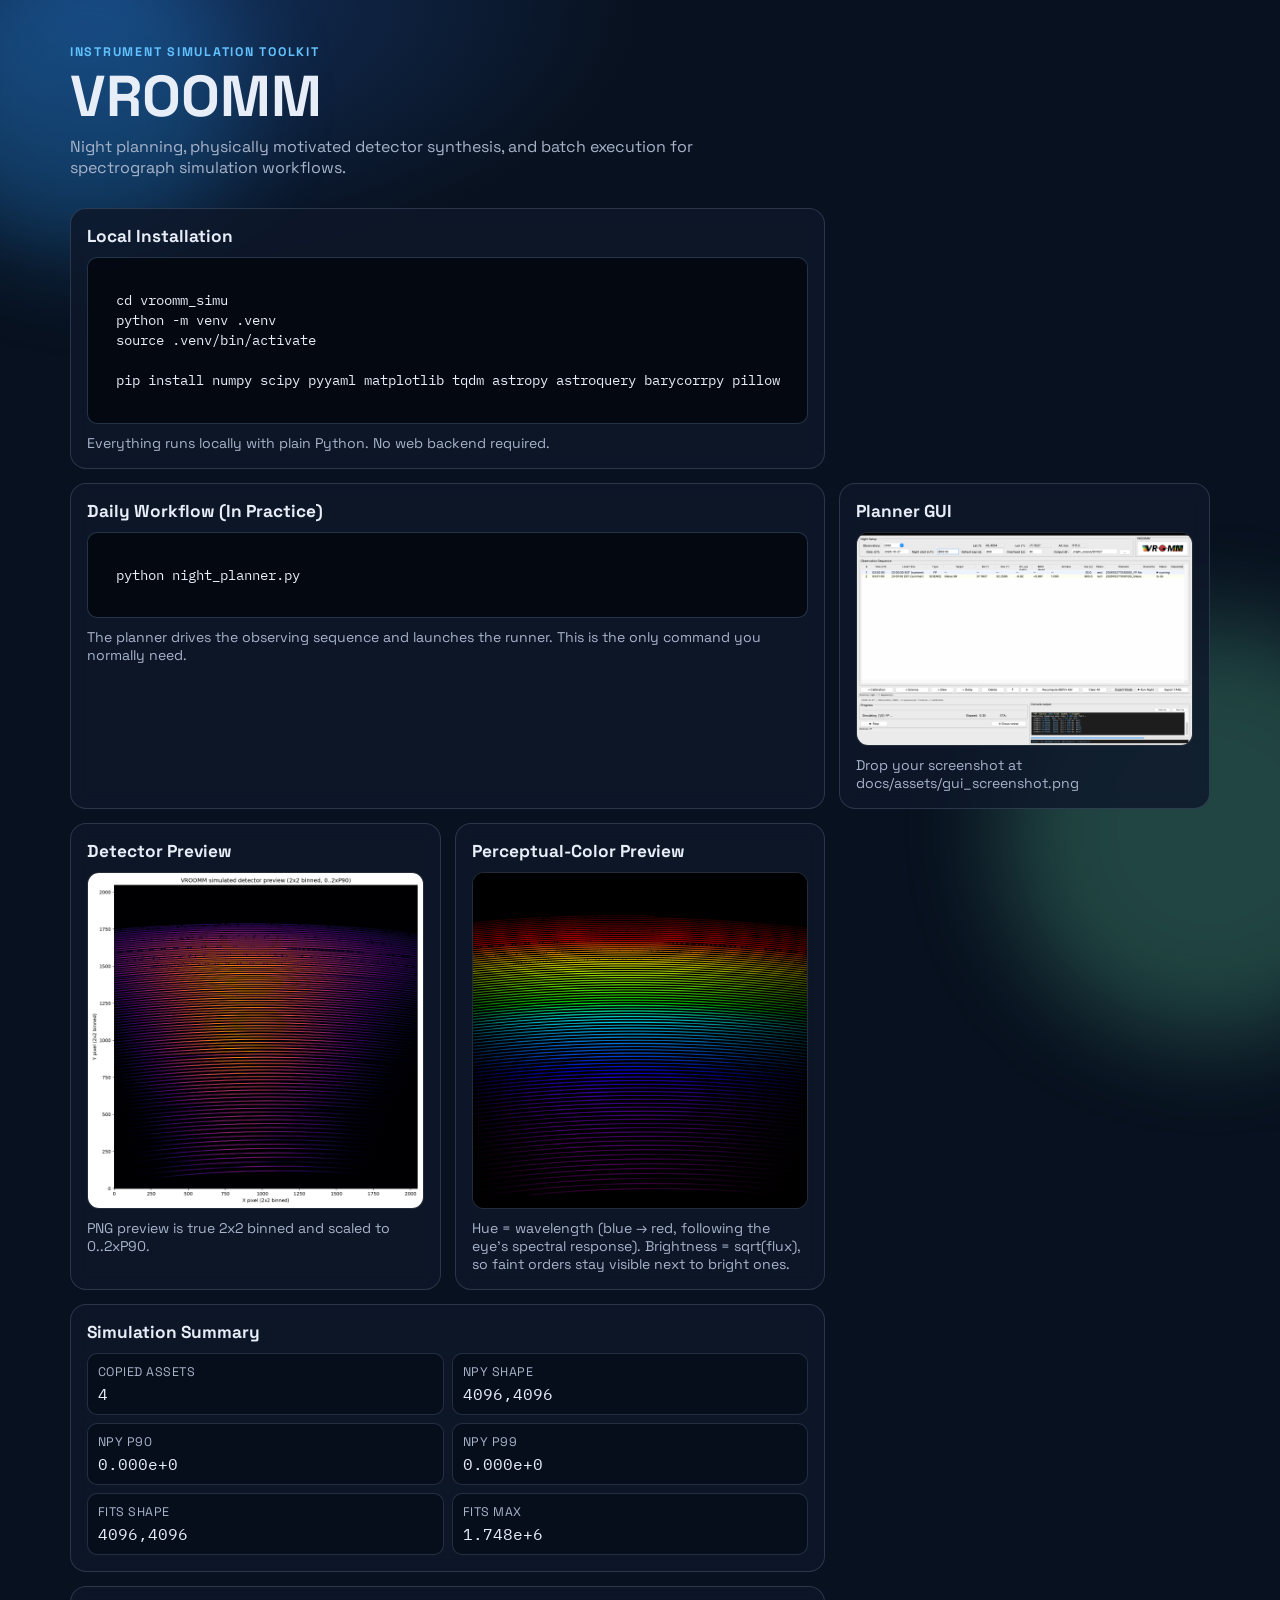
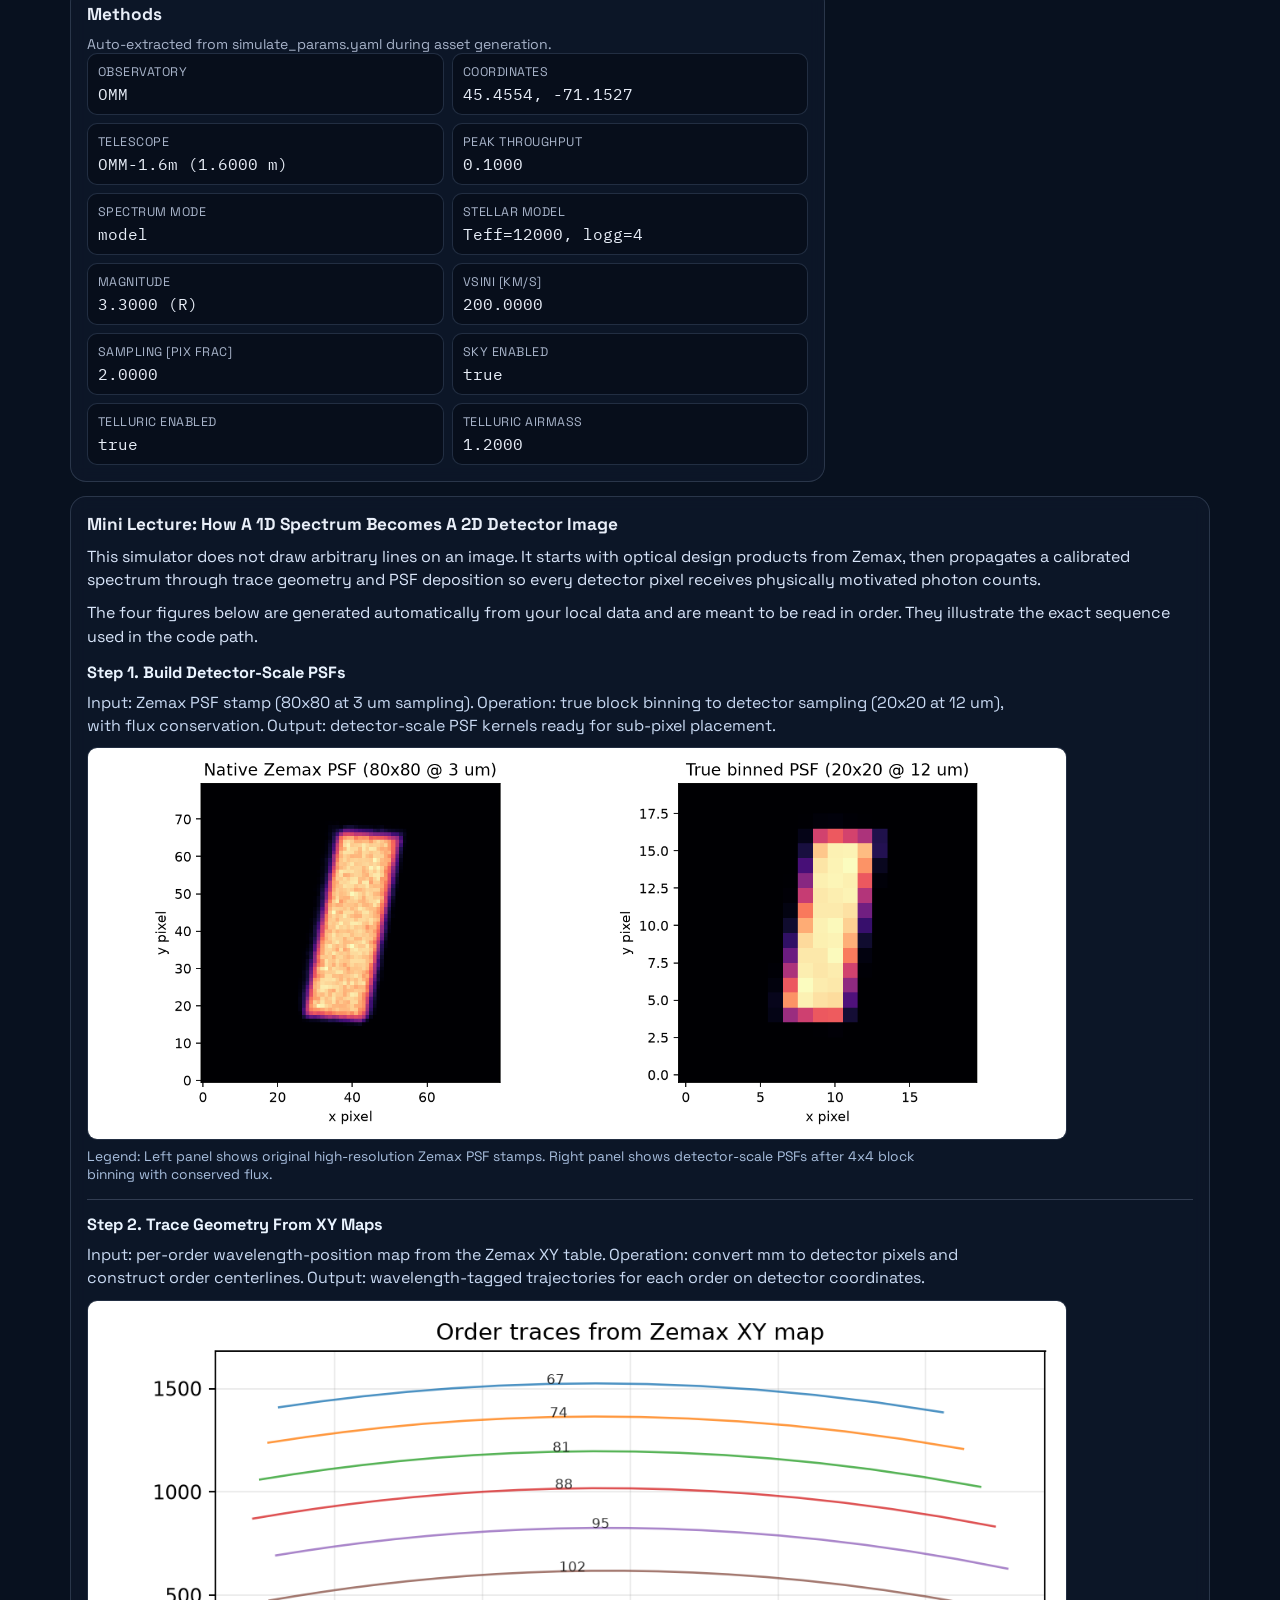
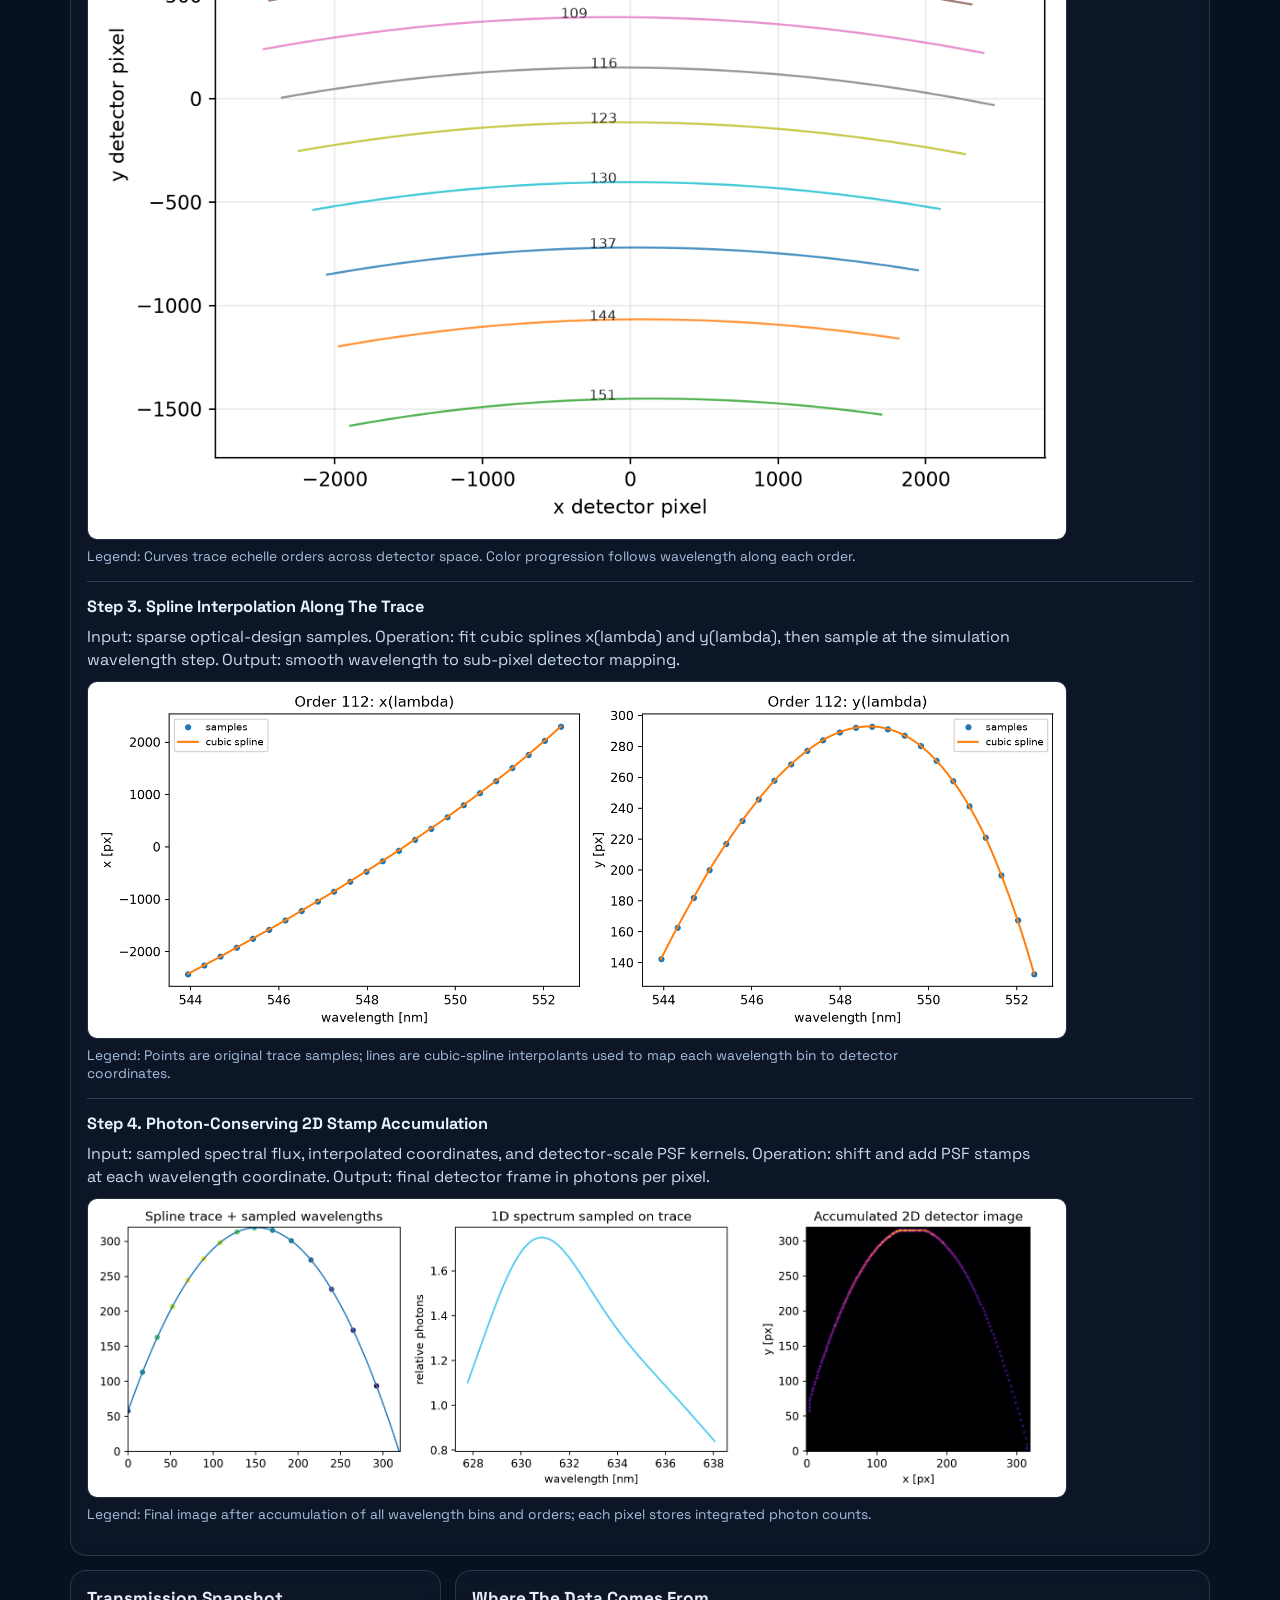
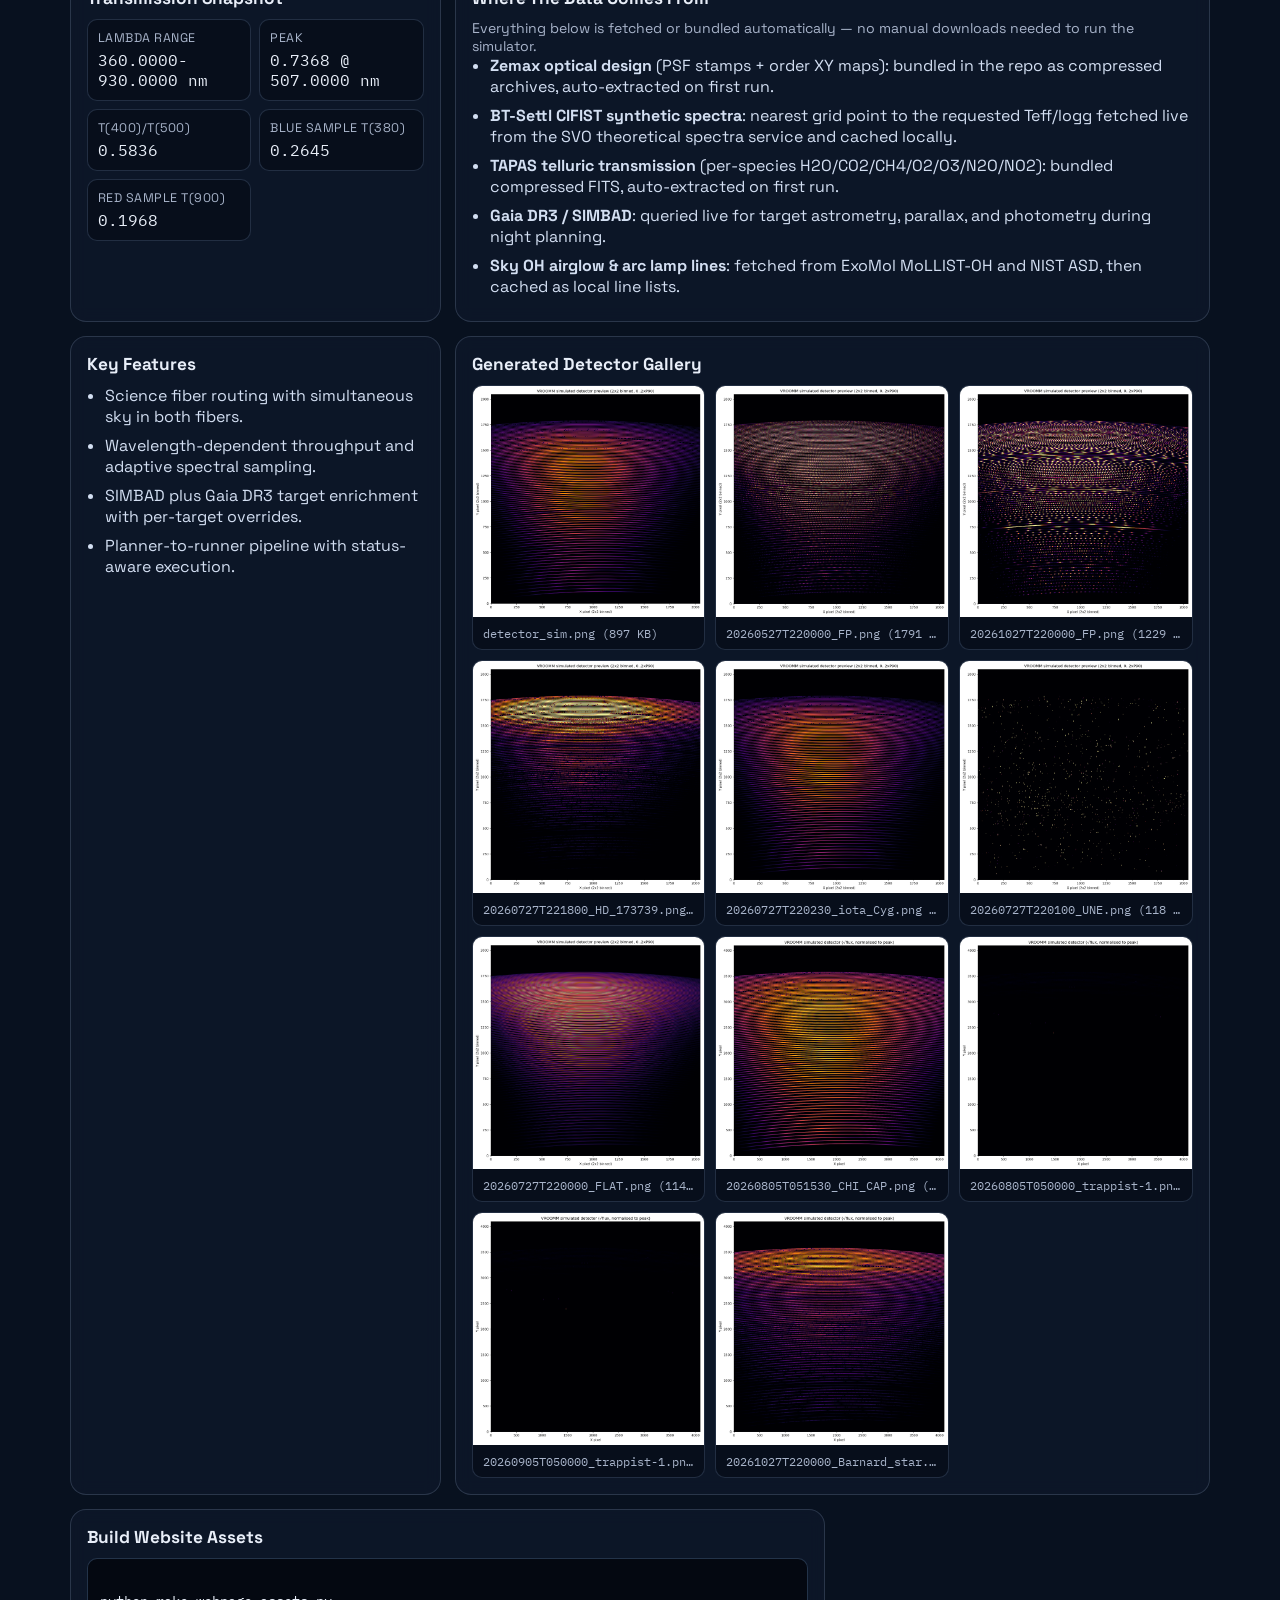
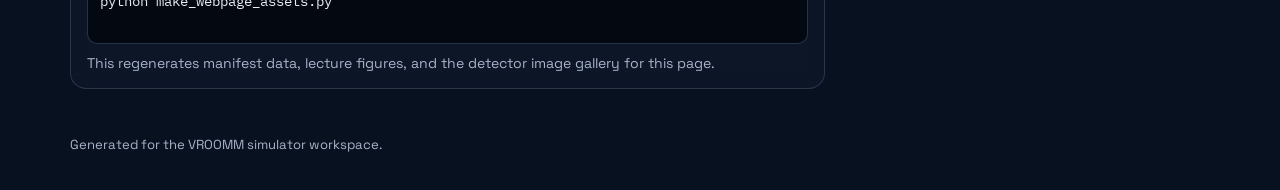
==== docs/index.html @ 80bc6a53 "Build and publish the VROOMM website: color preview, data sources, cleanup - Add a "Perceptual-Color" ====
<!doctype html>
<html lang="en">
<head>
  <meta charset="utf-8" />
  <meta name="viewport" content="width=device-width, initial-scale=1" />
  <title>VROOMM Simulator Documentation</title>
  <link rel="preconnect" href="https://fonts.googleapis.com">
  <link rel="preconnect" href="https://fonts.gstatic.com" crossorigin>
  <link href="https://fonts.googleapis.com/css2?family=Space+Grotesk:wght@400;500;700&family=IBM+Plex+Mono:wght@400;500&display=swap" rel="stylesheet">
  <link rel="stylesheet" href="styles.css" />
</head>
<body>
  <div class="bg-orb orb-a"></div>
  <div class="bg-orb orb-b"></div>

  <header class="hero">
    <p class="eyebrow">Instrument Simulation Toolkit</p>
    <h1>VROOMM</h1>
    <p class="subtitle">Night planning, physically motivated detector synthesis, and batch execution for spectrograph simulation workflows.</p>
  </header>

  <main class="layout">
    <section class="card span-2">
    <h2>Local Installation</h2>
      <div class="codeblock">
  cd vroomm_simu
  python -m venv .venv
  source .venv/bin/activate

  pip install numpy scipy pyyaml matplotlib tqdm astropy astroquery barycorrpy pillow
      </div>
    <p class="hint">Everything runs locally with plain Python. No web backend required.</p>
      </section>

      <section class="card span-2">
    <h2>Daily Workflow (In Practice)</h2>
    <div class="codeblock">
  python night_planner.py
    </div>
    <p class="hint">The planner drives the observing sequence and launches the runner. This is the only command you normally need.</p>
    </section>

    <section class="card">
      <h2>Planner GUI</h2>
      <div class="image-frame">
        <img id="guiShot" src="assets/gui_screenshot.png" alt="Night planner screenshot" />
      </div>
      <p id="guiShotHint" class="hint">Drop your screenshot at docs/assets/gui_screenshot.png</p>
    </section>

    <section class="card">
      <h2>Detector Preview</h2>
      <div class="image-frame">
        <img id="detectorPreview" src="assets/detector_sim.png" alt="Detector preview" />
      </div>
      <p class="hint">PNG preview is true 2x2 binned and scaled to 0..2xP90.</p>
    </section>

    <section class="card">
      <h2>Perceptual-Color Preview</h2>
      <div class="image-frame">
        <img id="detectorColorPreview" src="assets/detector_sim.jpg" alt="Perceptual-color detector preview" />
      </div>
      <p class="hint">Hue = wavelength (blue &rarr; red, following the eye's spectral response). Brightness = sqrt(flux), so faint orders stay visible next to bright ones.</p>
    </section>

    <section class="card span-2">
      <h2>Simulation Summary</h2>
      <div id="statsGrid" class="stats-grid"></div>
    </section>

    <section class="card span-2">
      <h2>Methods</h2>
      <p class="hint">Auto-extracted from simulate_params.yaml during asset generation.</p>
      <div id="methodsGrid" class="stats-grid"></div>
    </section>

    <section class="card span-3">
      <h2>Mini Lecture: How A 1D Spectrum Becomes A 2D Detector Image</h2>
      <div class="lecture">
        <p>
          This simulator does not draw arbitrary lines on an image. It starts with optical design products from Zemax,
          then propagates a calibrated spectrum through trace geometry and PSF deposition so every detector pixel receives
          physically motivated photon counts.
        </p>
        <p>
          The four figures below are generated automatically from your local data and are meant to be read in order.
          They illustrate the exact sequence used in the code path.
        </p>
      </div>
      <div class="lecture-sections">
        <section class="lecture-section">
          <h3>Step 1. Build Detector-Scale PSFs</h3>
          <p>
            Input: Zemax PSF stamp (80x80 at 3 um sampling). Operation: true block binning to detector sampling
            (20x20 at 12 um), with flux conservation. Output: detector-scale PSF kernels ready for sub-pixel placement.
          </p>
          <figure class="lecture-figure">
            <img src="assets/lecture_psf_construction.png" alt="PSF construction" />
            <figcaption>
              Legend: Left panel shows original high-resolution Zemax PSF stamps. Right panel shows detector-scale PSFs
              after 4x4 block binning with conserved flux.
            </figcaption>
          </figure>
        </section>

        <section class="lecture-section">
          <h3>Step 2. Trace Geometry From XY Maps</h3>
          <p>
            Input: per-order wavelength-position map from the Zemax XY table. Operation: convert mm to detector pixels
            and construct order centerlines. Output: wavelength-tagged trajectories for each order on detector coordinates.
          </p>
          <figure class="lecture-figure">
            <img src="assets/lecture_trace_map.png" alt="Trace geometry" />
            <figcaption>
              Legend: Curves trace echelle orders across detector space. Color progression follows wavelength along each order.
            </figcaption>
          </figure>
        </section>

        <section class="lecture-section">
          <h3>Step 3. Spline Interpolation Along The Trace</h3>
          <p>
            Input: sparse optical-design samples. Operation: fit cubic splines x(lambda) and y(lambda), then sample at the
            simulation wavelength step. Output: smooth wavelength to sub-pixel detector mapping.
          </p>
          <figure class="lecture-figure">
            <img src="assets/lecture_spline_sampling.png" alt="Spline interpolation" />
            <figcaption>
              Legend: Points are original trace samples; lines are cubic-spline interpolants used to map each wavelength bin
              to detector coordinates.
            </figcaption>
          </figure>
        </section>

        <section class="lecture-section">
          <h3>Step 4. Photon-Conserving 2D Stamp Accumulation</h3>
          <p>
            Input: sampled spectral flux, interpolated coordinates, and detector-scale PSF kernels. Operation: shift and add
            PSF stamps at each wavelength coordinate. Output: final detector frame in photons per pixel.
          </p>
          <figure class="lecture-figure">
            <img src="assets/lecture_image_assembly.png" alt="2D image assembly" />
            <figcaption>
              Legend: Final image after accumulation of all wavelength bins and orders; each pixel stores integrated photon counts.
            </figcaption>
          </figure>
        </section>
      </div>
    </section>

    <section class="card">
      <h2>Transmission Snapshot</h2>
      <div id="transmissionSummary" class="stats-grid"></div>
    </section>

    <section class="card span-2">
      <h2>Where The Data Comes From</h2>
      <p class="hint">Everything below is fetched or bundled automatically &mdash; no manual downloads needed to run the simulator.</p>
      <ul class="feature-list">
        <li><strong>Zemax optical design</strong> (PSF stamps + order XY maps): bundled in the repo as compressed archives, auto-extracted on first run.</li>
        <li><strong>BT-Settl CIFIST synthetic spectra</strong>: nearest grid point to the requested Teff/logg fetched live from the SVO theoretical spectra service and cached locally.</li>
        <li><strong>TAPAS telluric transmission</strong> (per-species H2O/CO2/CH4/O2/O3/N2O/NO2): bundled compressed FITS, auto-extracted on first run.</li>
        <li><strong>Gaia DR3 / SIMBAD</strong>: queried live for target astrometry, parallax, and photometry during night planning.</li>
        <li><strong>Sky OH airglow &amp; arc lamp lines</strong>: fetched from ExoMol MoLLIST-OH and NIST ASD, then cached as local line lists.</li>
      </ul>
    </section>

    <section class="card">
      <h2>Key Features</h2>
      <ul class="feature-list">
        <li>Science fiber routing with simultaneous sky in both fibers.</li>
        <li>Wavelength-dependent throughput and adaptive spectral sampling.</li>
        <li>SIMBAD plus Gaia DR3 target enrichment with per-target overrides.</li>
        <li>Planner-to-runner pipeline with status-aware execution.</li>
      </ul>
    </section>

    <section class="card span-2">
      <h2>Generated Detector Gallery</h2>
      <div id="galleryGrid" class="gallery-grid"></div>
    </section>

    <section class="card span-2">
      <h2>Build Website Assets</h2>
      <div class="codeblock">
python make_webpage_assets.py
      </div>
      <p class="hint">This regenerates manifest data, lecture figures, and the detector image gallery for this page.</p>
    </section>
  </main>

  <footer class="footer">
    <p>Generated for the VROOMM simulator workspace.</p>
  </footer>

  <script src="assets/manifest.js"></script>
  <script src="app.js"></script>
</body>
</html>
---- docs/styles.css ----
:root {
  --bg: #08111f;
  --bg2: #111f36;
  --card: rgba(14, 24, 42, 0.82);
  --text: #e8eef8;
  --muted: #a8b4ca;
  --accent: #62c2ff;
  --line: rgba(200, 220, 255, 0.16);
}

* {
  box-sizing: border-box;
}

body {
  margin: 0;
  color: var(--text);
  background: radial-gradient(1200px 600px at 8% 0%, #14325f 0%, var(--bg) 45%),
              linear-gradient(160deg, #0a1424 0%, var(--bg2) 100%);
  font-family: "Space Grotesk", sans-serif;
  min-height: 100vh;
  overflow-x: hidden;
}

.bg-orb {
  position: fixed;
  border-radius: 999px;
  filter: blur(50px);
  opacity: 0.25;
  z-index: -1;
}

.orb-a {
  width: 320px;
  height: 320px;
  background: #26a1ff;
  top: -60px;
  left: -80px;
}

.orb-b {
  width: 420px;
  height: 420px;
  background: #6ce2ad;
  right: -140px;
  bottom: -140px;
}

.hero {
  max-width: 1180px;
  margin: 0 auto;
  padding: 44px 20px 22px;
}

.eyebrow {
  margin: 0;
  color: var(--accent);
  text-transform: uppercase;
  letter-spacing: 0.14em;
  font-size: 0.78rem;
  font-weight: 700;
}

h1 {
  margin: 8px 0 10px;
  font-size: clamp(2.2rem, 4.5vw, 4rem);
  line-height: 1;
}

.subtitle {
  margin: 0;
  max-width: 70ch;
  color: var(--muted);
  font-size: 1rem;
}

.layout {
  max-width: 1180px;
  margin: 0 auto;
  padding: 8px 20px 28px;
  display: grid;
  grid-template-columns: repeat(3, minmax(0, 1fr));
  gap: 14px;
}

.card {
  background: var(--card);
  border: 1px solid var(--line);
  border-radius: 16px;
  padding: 16px;
  backdrop-filter: blur(8px);
}

.span-2 {
  grid-column: span 2;
}

h2 {
  margin: 0 0 10px;
  font-size: 1.08rem;
}

.codeblock {
  margin: 0;
  padding: 12px;
  border-radius: 10px;
  background: rgba(4, 8, 16, 0.9);
  border: 1px solid rgba(130, 180, 240, 0.25);
  font-family: "IBM Plex Mono", monospace;
  font-size: 0.87rem;
  line-height: 1.45;
  white-space: pre;
  overflow-x: auto;
}

.image-frame {
  border-radius: 12px;
  border: 1px solid var(--line);
  background: rgba(3, 8, 15, 0.8);
  overflow: hidden;
}

img {
  display: block;
  width: 100%;
  height: auto;
}

.hint {
  margin: 10px 0 0;
  color: var(--muted);
  font-size: 0.88rem;
}

.stats-grid {
  display: grid;
  grid-template-columns: repeat(2, minmax(0, 1fr));
  gap: 8px;
}

.stat {
  border: 1px solid rgba(143, 176, 220, 0.2);
  border-radius: 10px;
  padding: 10px;
  background: rgba(6, 13, 24, 0.72);
}

.stat .label {
  color: var(--muted);
  font-size: 0.78rem;
  margin-bottom: 4px;
  letter-spacing: 0.04em;
  text-transform: uppercase;
}

.stat .value {
  font-size: 0.98rem;
  font-family: "IBM Plex Mono", monospace;
}

.feature-list {
  margin: 0;
  padding-left: 18px;
}

.feature-list li {
  margin: 0 0 8px;
  color: #d3dff2;
}

.span-3 {
  grid-column: span 3;
}

.lecture {
  color: #d9e6fa;
  line-height: 1.45;
  margin-bottom: 12px;
}

.lecture p {
  margin: 0 0 10px;
}

.lecture-sections {
  display: block;
}

.lecture-section {
  padding: 14px 0 16px;
  border-top: 1px solid rgba(200, 220, 255, 0.2);
}

.lecture-section:first-child {
  border-top: none;
  padding-top: 2px;
}

.lecture-section h3 {
  margin: 0 0 8px;
  color: #eaf4ff;
  font-size: 1.02rem;
}

.lecture-section p {
  margin: 0 0 10px;
  color: #c9daf3;
  line-height: 1.45;
  max-width: 95ch;
}

.lecture-figure {
  margin: 0;
}

.lecture-figure img {
  display: block;
  width: min(100%, 980px);
  height: auto;
  border-radius: 10px;
  border: 1px solid rgba(143, 176, 220, 0.2);
  background: rgba(6, 13, 24, 0.72);
}

.lecture-figure figcaption {
  margin-top: 7px;
  color: #a9c0df;
  font-size: 0.86rem;
  max-width: 95ch;
}

.gallery-grid {
  display: grid;
  grid-template-columns: repeat(3, minmax(0, 1fr));
  gap: 10px;
}

.gallery-item {
  margin: 0;
  border: 1px solid rgba(143, 176, 220, 0.2);
  border-radius: 10px;
  overflow: hidden;
  background: rgba(6, 13, 24, 0.72);
}

.gallery-item img {
  width: 100%;
  aspect-ratio: 1 / 1;
  object-fit: cover;
  display: block;
}

.gallery-item figcaption {
  padding: 8px 10px;
  font-size: 0.78rem;
  color: var(--muted);
  font-family: "IBM Plex Mono", monospace;
  white-space: nowrap;
  overflow: hidden;
  text-overflow: ellipsis;
}

.footer {
  max-width: 1180px;
  margin: 0 auto;
  padding: 6px 20px 24px;
  color: var(--muted);
  font-size: 0.82rem;
}

@media (max-width: 980px) {
  .layout {
    grid-template-columns: 1fr 1fr;
  }

  .span-2 {
    grid-column: span 2;
  }

  .span-3 {
    grid-column: span 2;
  }
}

@media (max-width: 720px) {
  .layout {
    grid-template-columns: 1fr;
  }

  .span-2 {
    grid-column: span 1;
  }

  .span-3 {
    grid-column: span 1;
  }

  .stats-grid {
    grid-template-columns: 1fr;
  }

  .gallery-grid {
    grid-template-columns: 1fr;
  }

  .lecture-figure img {
    width: 100%;
  }
}
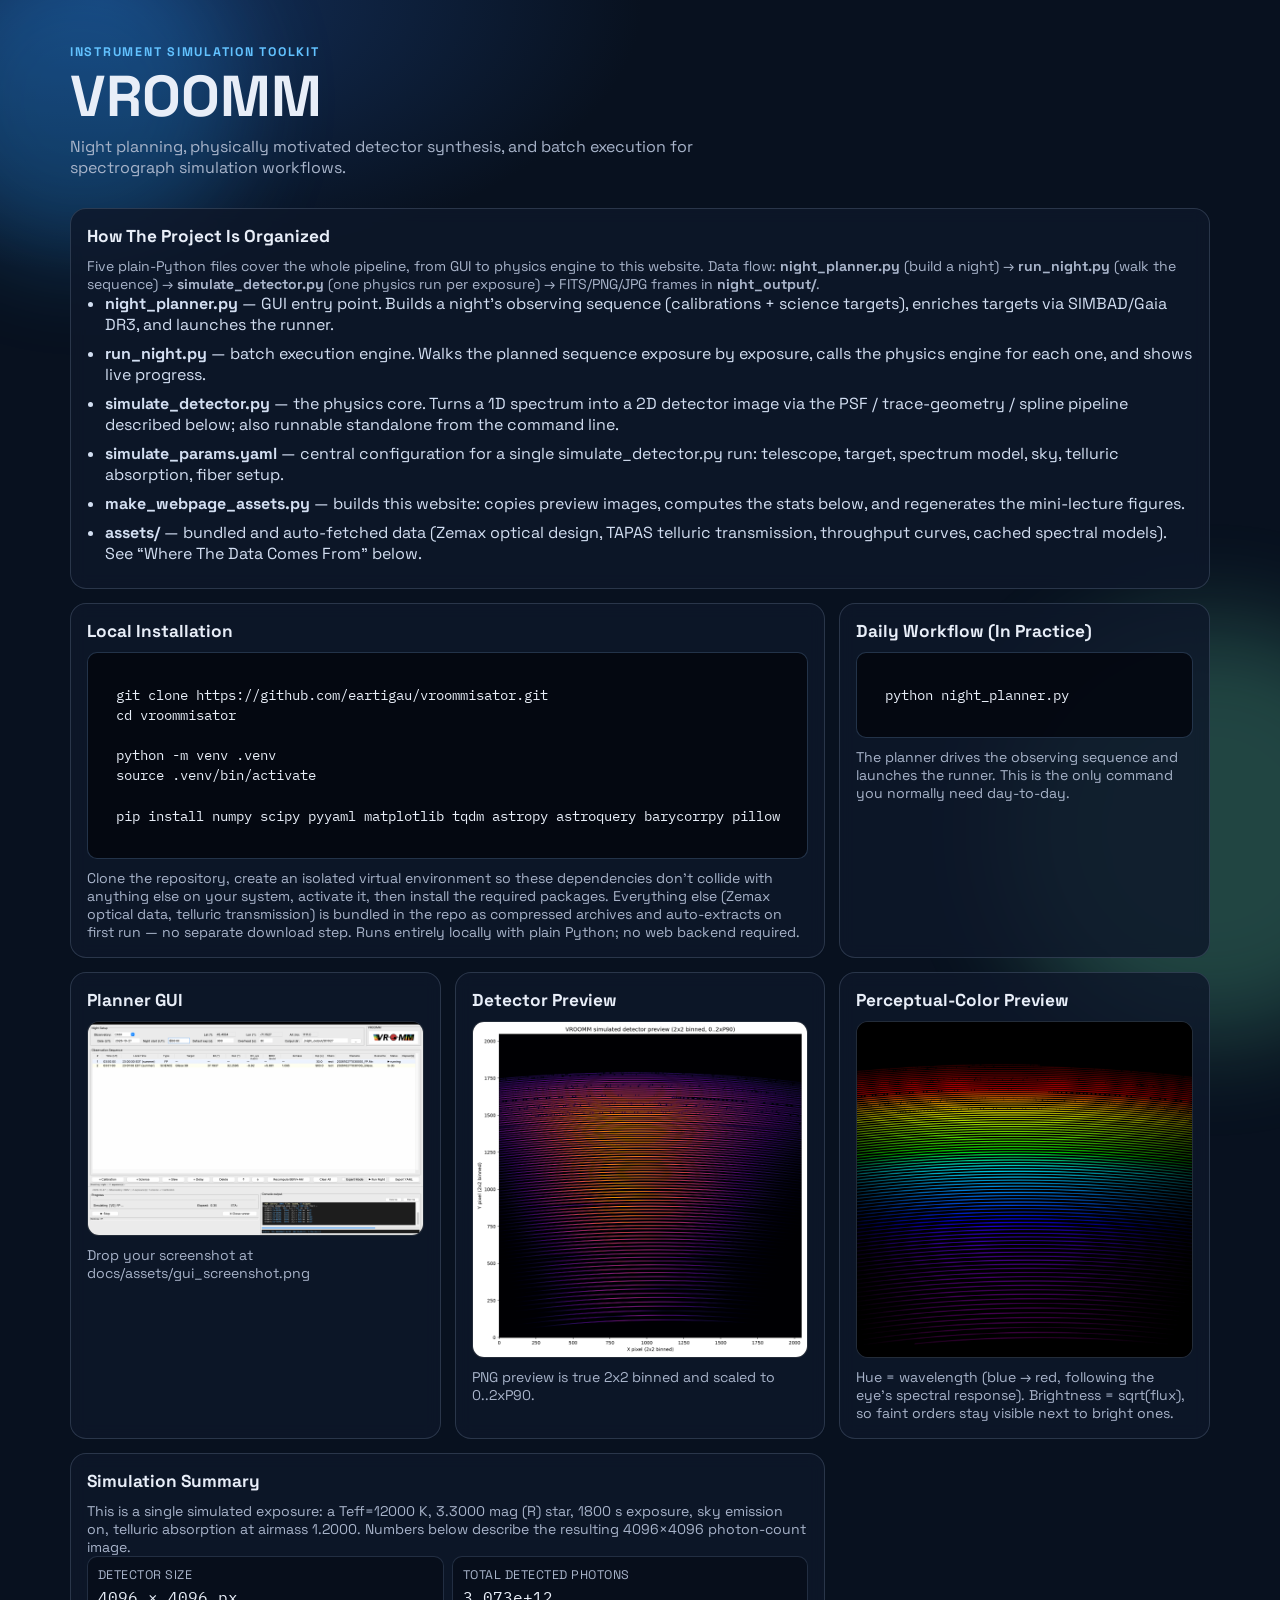
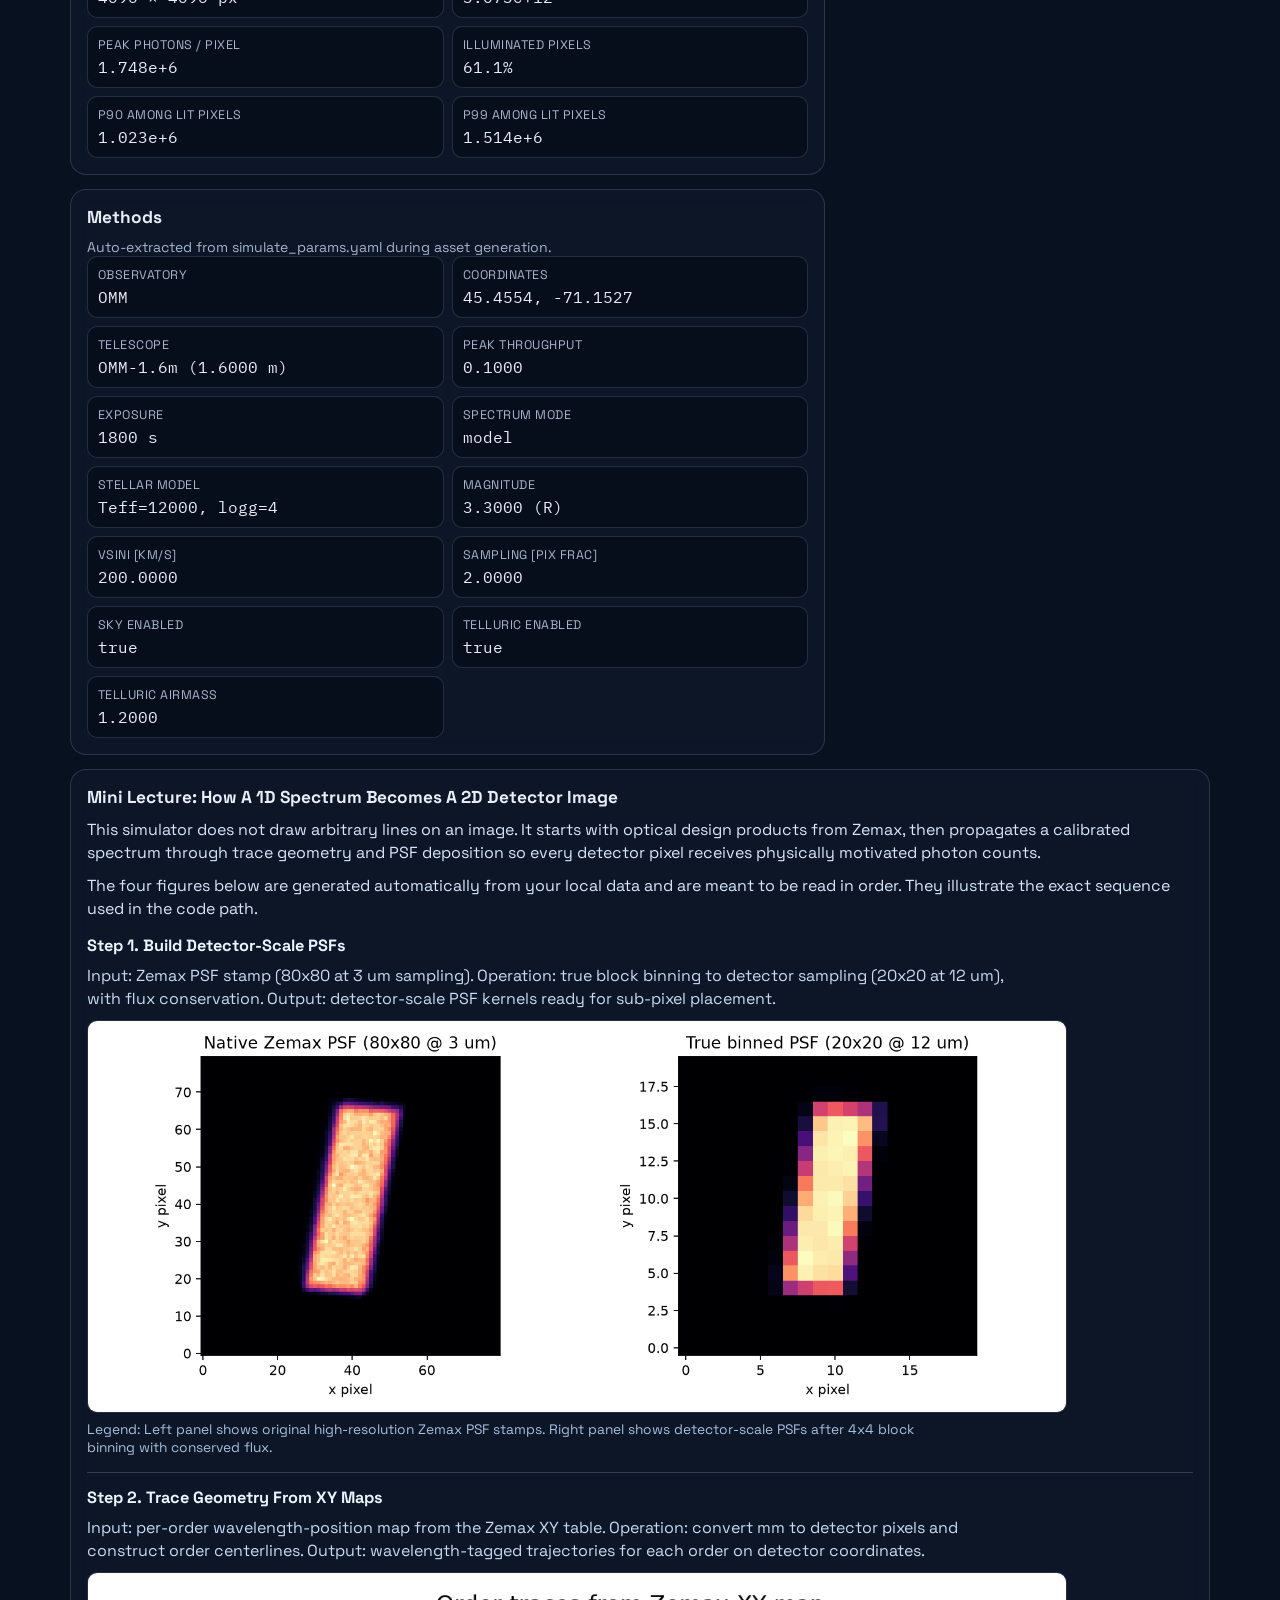
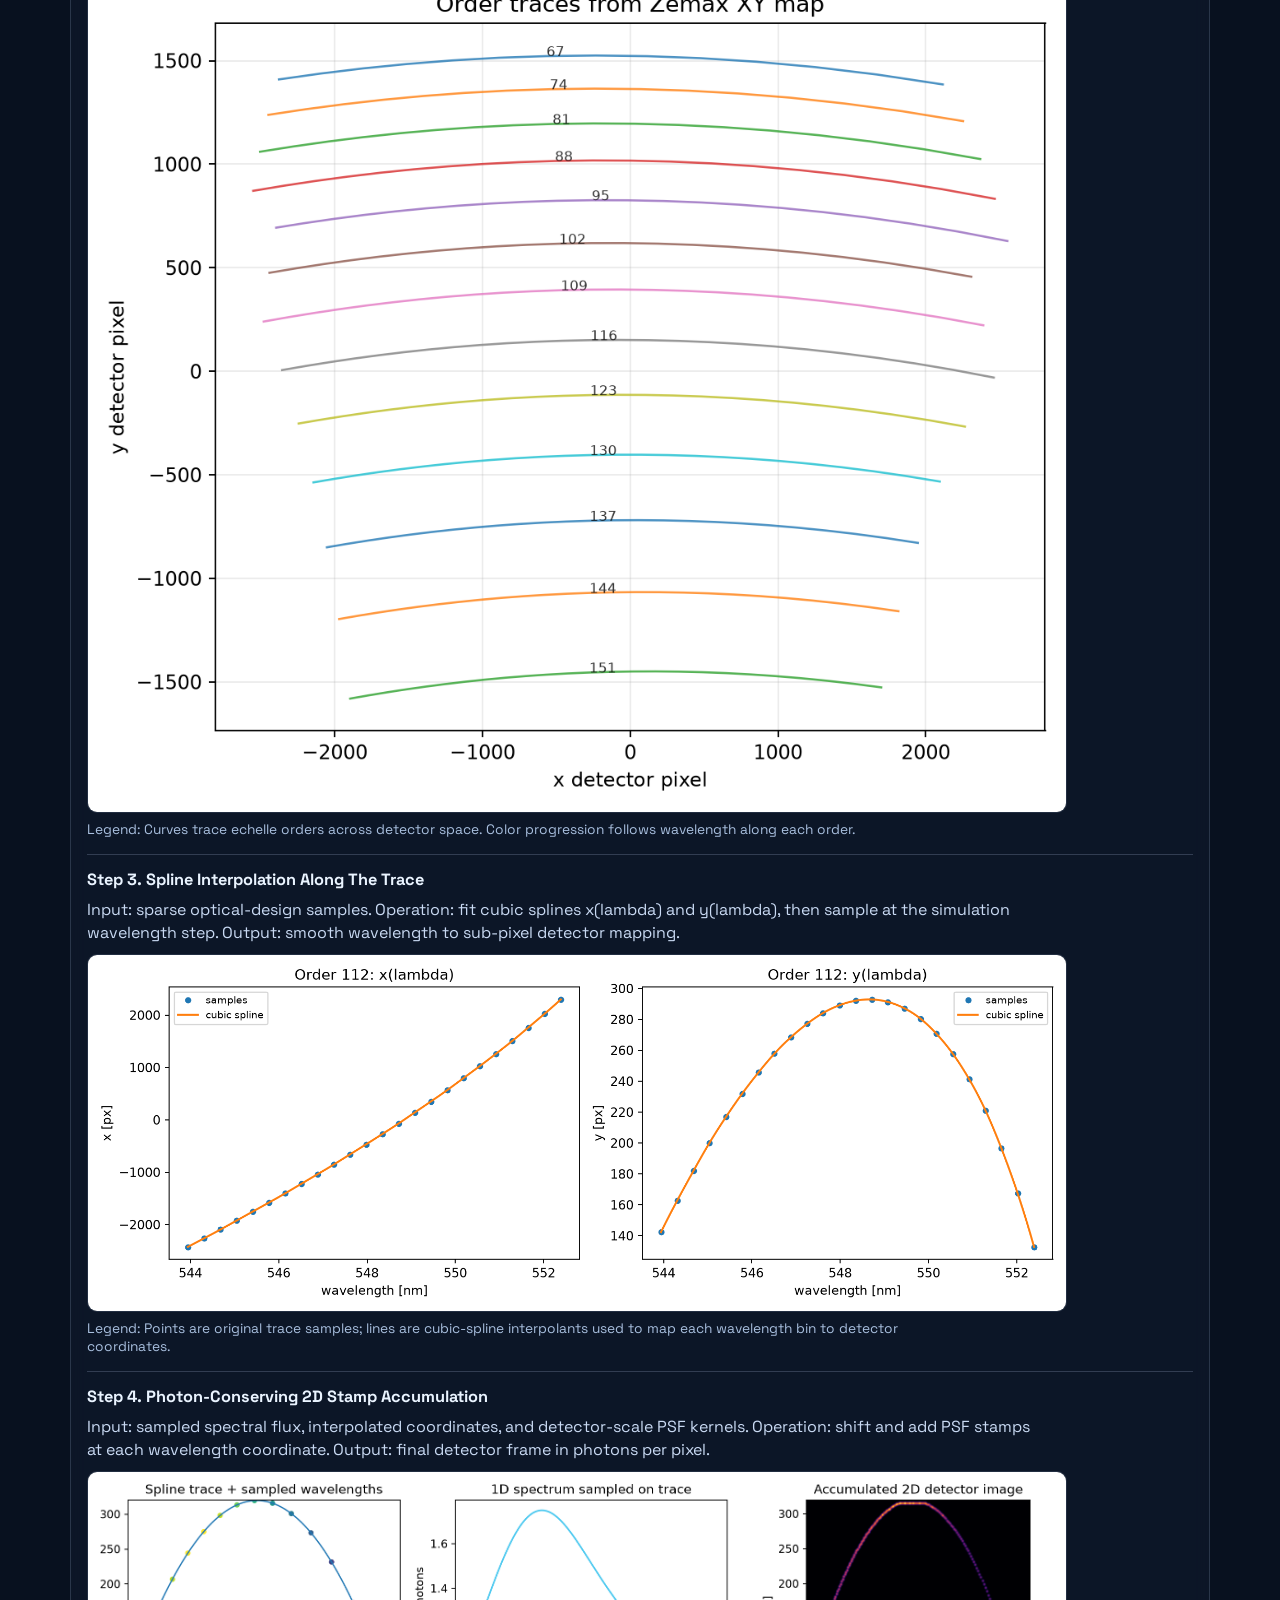
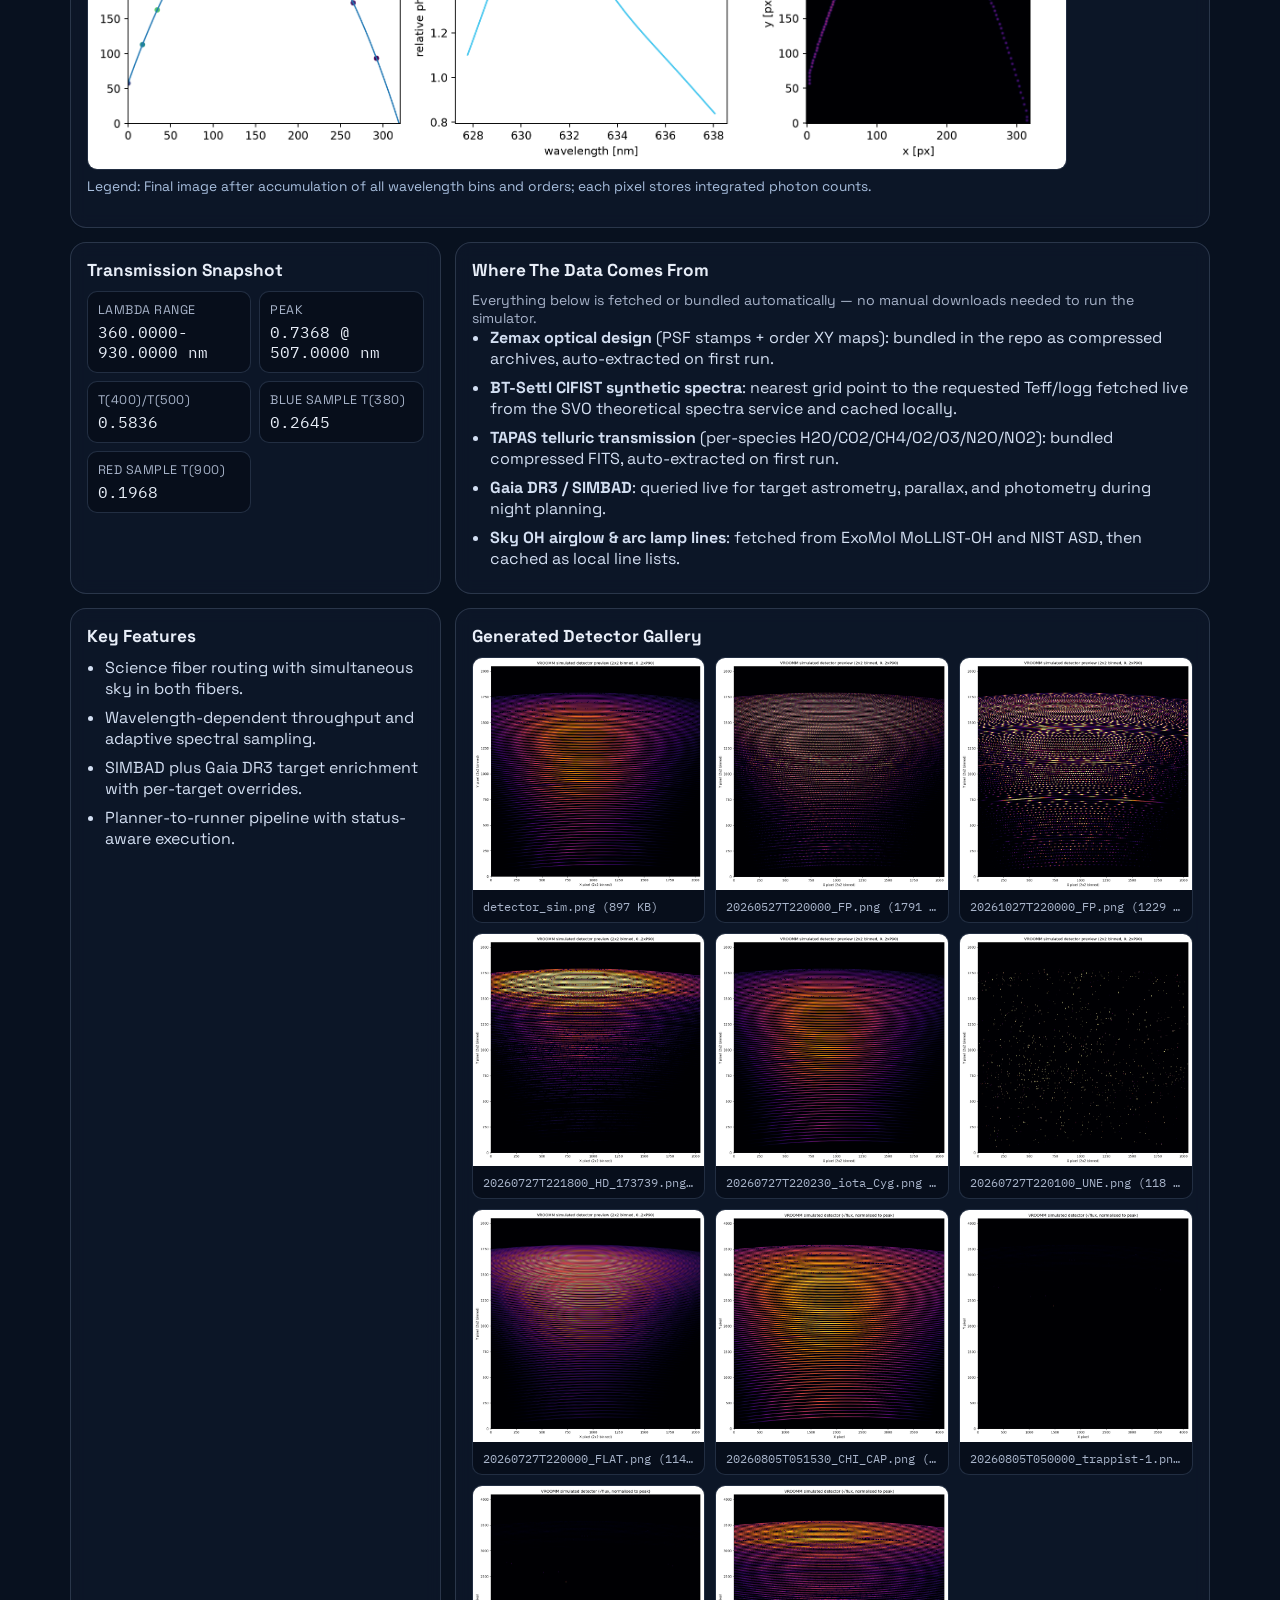
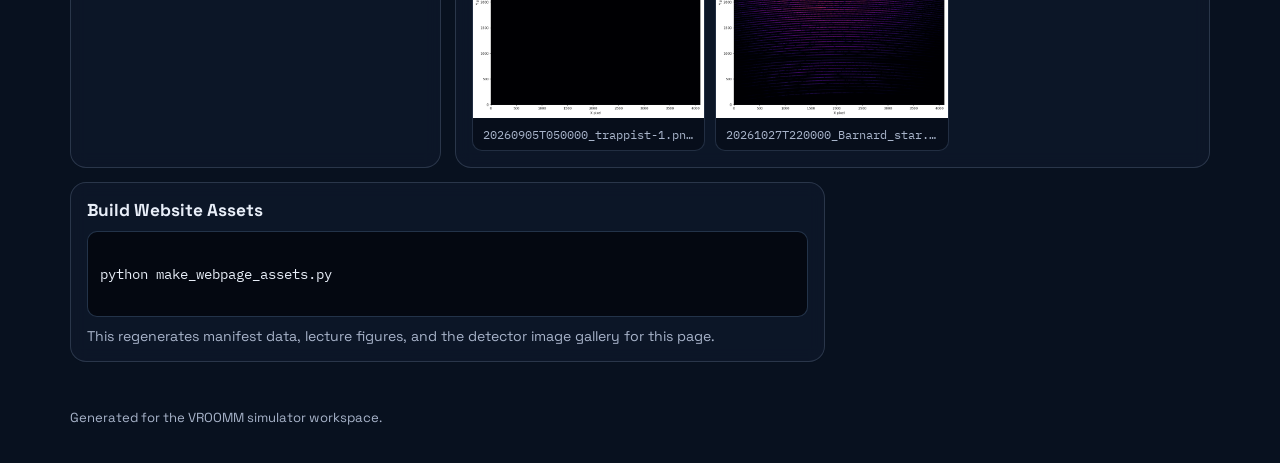
==== commit 10f6c5d5: "Add project architecture overview, fix install instructions, richer stats - New "How The Project Is " ====
--- a/docs/index.html
+++ b/docs/index.html
@@ -20,24 +20,49 @@
   </header>
 
   <main class="layout">
+    <section class="card span-3">
+      <h2>How The Project Is Organized</h2>
+      <p class="hint">
+        Five plain-Python files cover the whole pipeline, from GUI to physics engine to this website.
+        Data flow: <strong>night_planner.py</strong> (build a night) &rarr; <strong>run_night.py</strong>
+        (walk the sequence) &rarr; <strong>simulate_detector.py</strong> (one physics run per exposure)
+        &rarr; FITS/PNG/JPG frames in <strong>night_output/</strong>.
+      </p>
+      <ul class="feature-list">
+        <li><strong>night_planner.py</strong> &mdash; GUI entry point. Builds a night's observing sequence (calibrations + science targets), enriches targets via SIMBAD/Gaia DR3, and launches the runner.</li>
+        <li><strong>run_night.py</strong> &mdash; batch execution engine. Walks the planned sequence exposure by exposure, calls the physics engine for each one, and shows live progress.</li>
+        <li><strong>simulate_detector.py</strong> &mdash; the physics core. Turns a 1D spectrum into a 2D detector image via the PSF / trace-geometry / spline pipeline described below; also runnable standalone from the command line.</li>
+        <li><strong>simulate_params.yaml</strong> &mdash; central configuration for a single simulate_detector.py run: telescope, target, spectrum model, sky, telluric absorption, fiber setup.</li>
+        <li><strong>make_webpage_assets.py</strong> &mdash; builds this website: copies preview images, computes the stats below, and regenerates the mini-lecture figures.</li>
+        <li><strong>assets/</strong> &mdash; bundled and auto-fetched data (Zemax optical design, TAPAS telluric transmission, throughput curves, cached spectral models). See &ldquo;Where The Data Comes From&rdquo; below.</li>
+      </ul>
+    </section>
+
     <section class="card span-2">
     <h2>Local Installation</h2>
       <div class="codeblock">
-  cd vroomm_simu
+  git clone https://github.com/eartigau/vroommisator.git
+  cd vroommisator
+
   python -m venv .venv
   source .venv/bin/activate
 
   pip install numpy scipy pyyaml matplotlib tqdm astropy astroquery barycorrpy pillow
       </div>
-    <p class="hint">Everything runs locally with plain Python. No web backend required.</p>
+    <p class="hint">
+      Clone the repository, create an isolated virtual environment so these dependencies don't collide with
+      anything else on your system, activate it, then install the required packages. Everything else (Zemax
+      optical data, telluric transmission) is bundled in the repo as compressed archives and auto-extracts on
+      first run &mdash; no separate download step. Runs entirely locally with plain Python; no web backend required.
+    </p>
       </section>
 
-      <section class="card span-2">
+      <section class="card">
     <h2>Daily Workflow (In Practice)</h2>
     <div class="codeblock">
   python night_planner.py
     </div>
-    <p class="hint">The planner drives the observing sequence and launches the runner. This is the only command you normally need.</p>
+    <p class="hint">The planner drives the observing sequence and launches the runner. This is the only command you normally need day-to-day.</p>
     </section>
 
     <section class="card">
@@ -66,6 +91,7 @@
 
     <section class="card span-2">
       <h2>Simulation Summary</h2>
+      <p id="statsIntro" class="hint"></p>
       <div id="statsGrid" class="stats-grid"></div>
     </section>
 
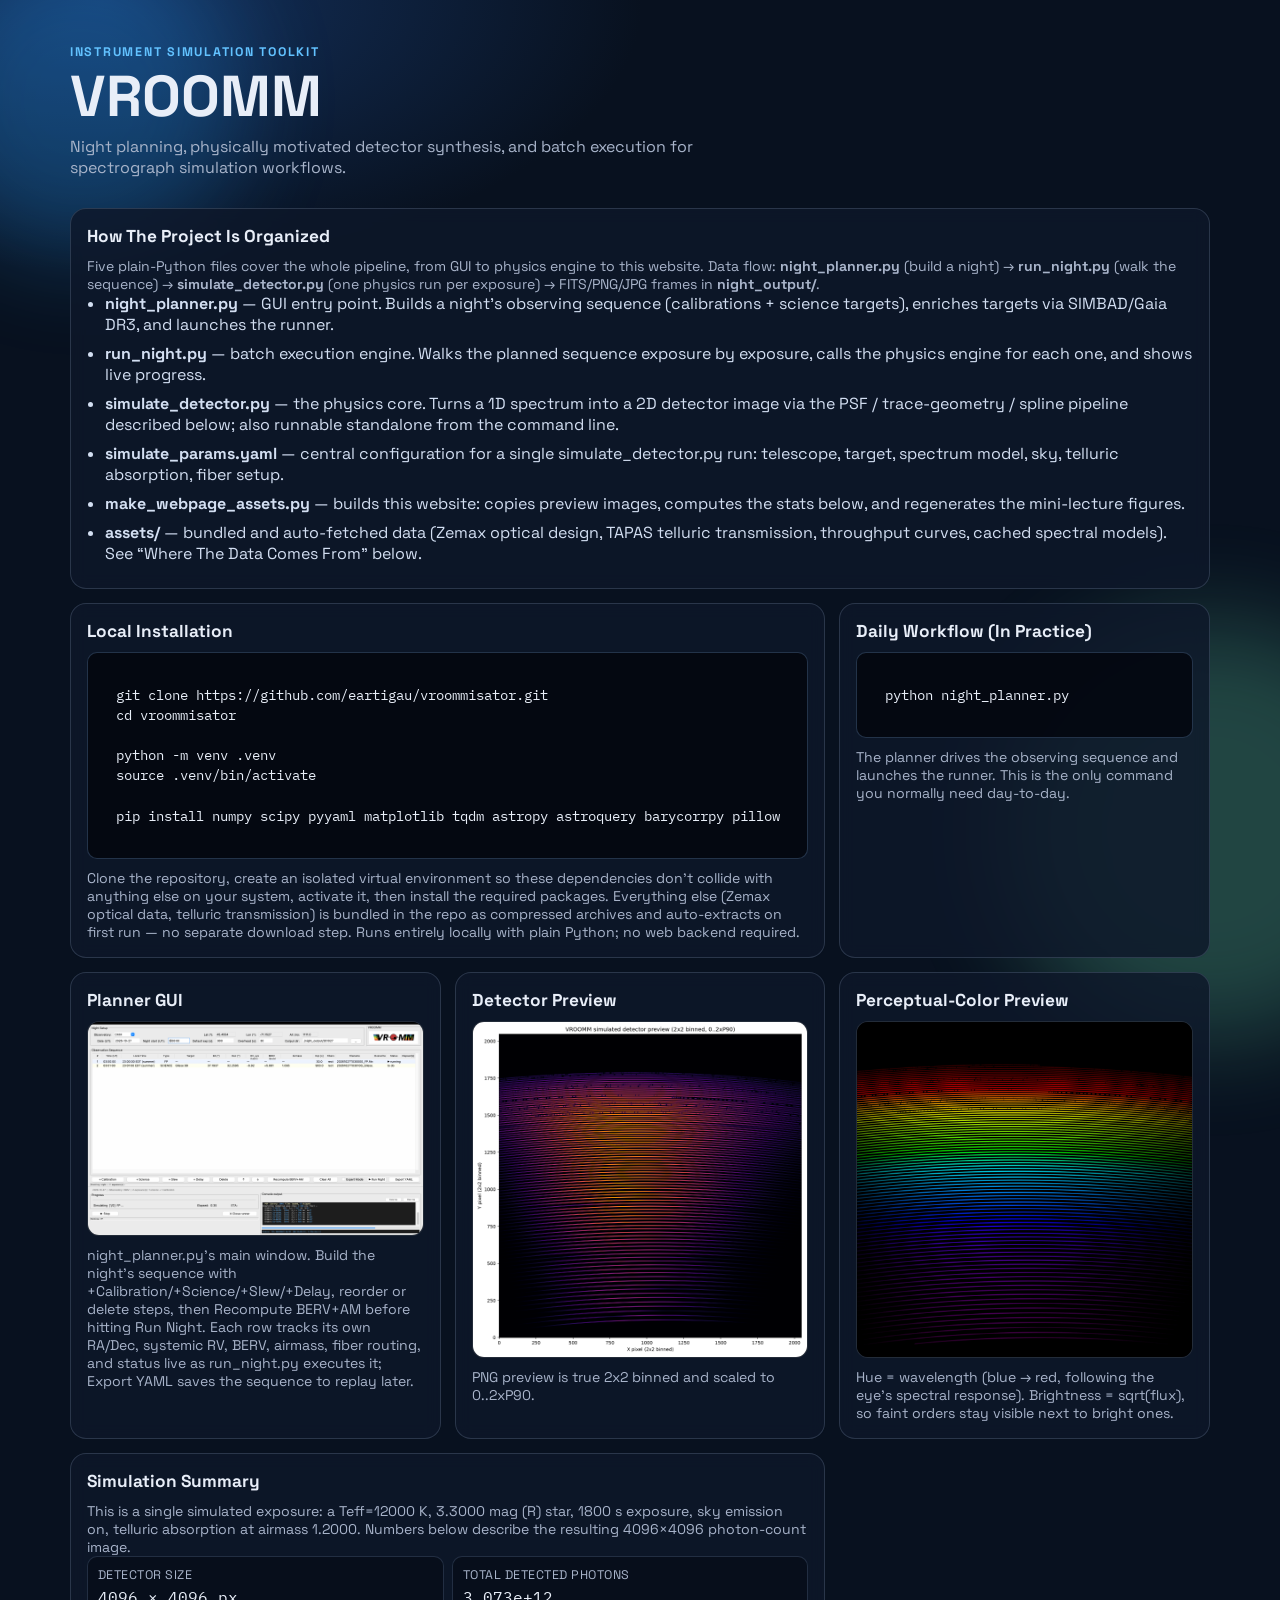
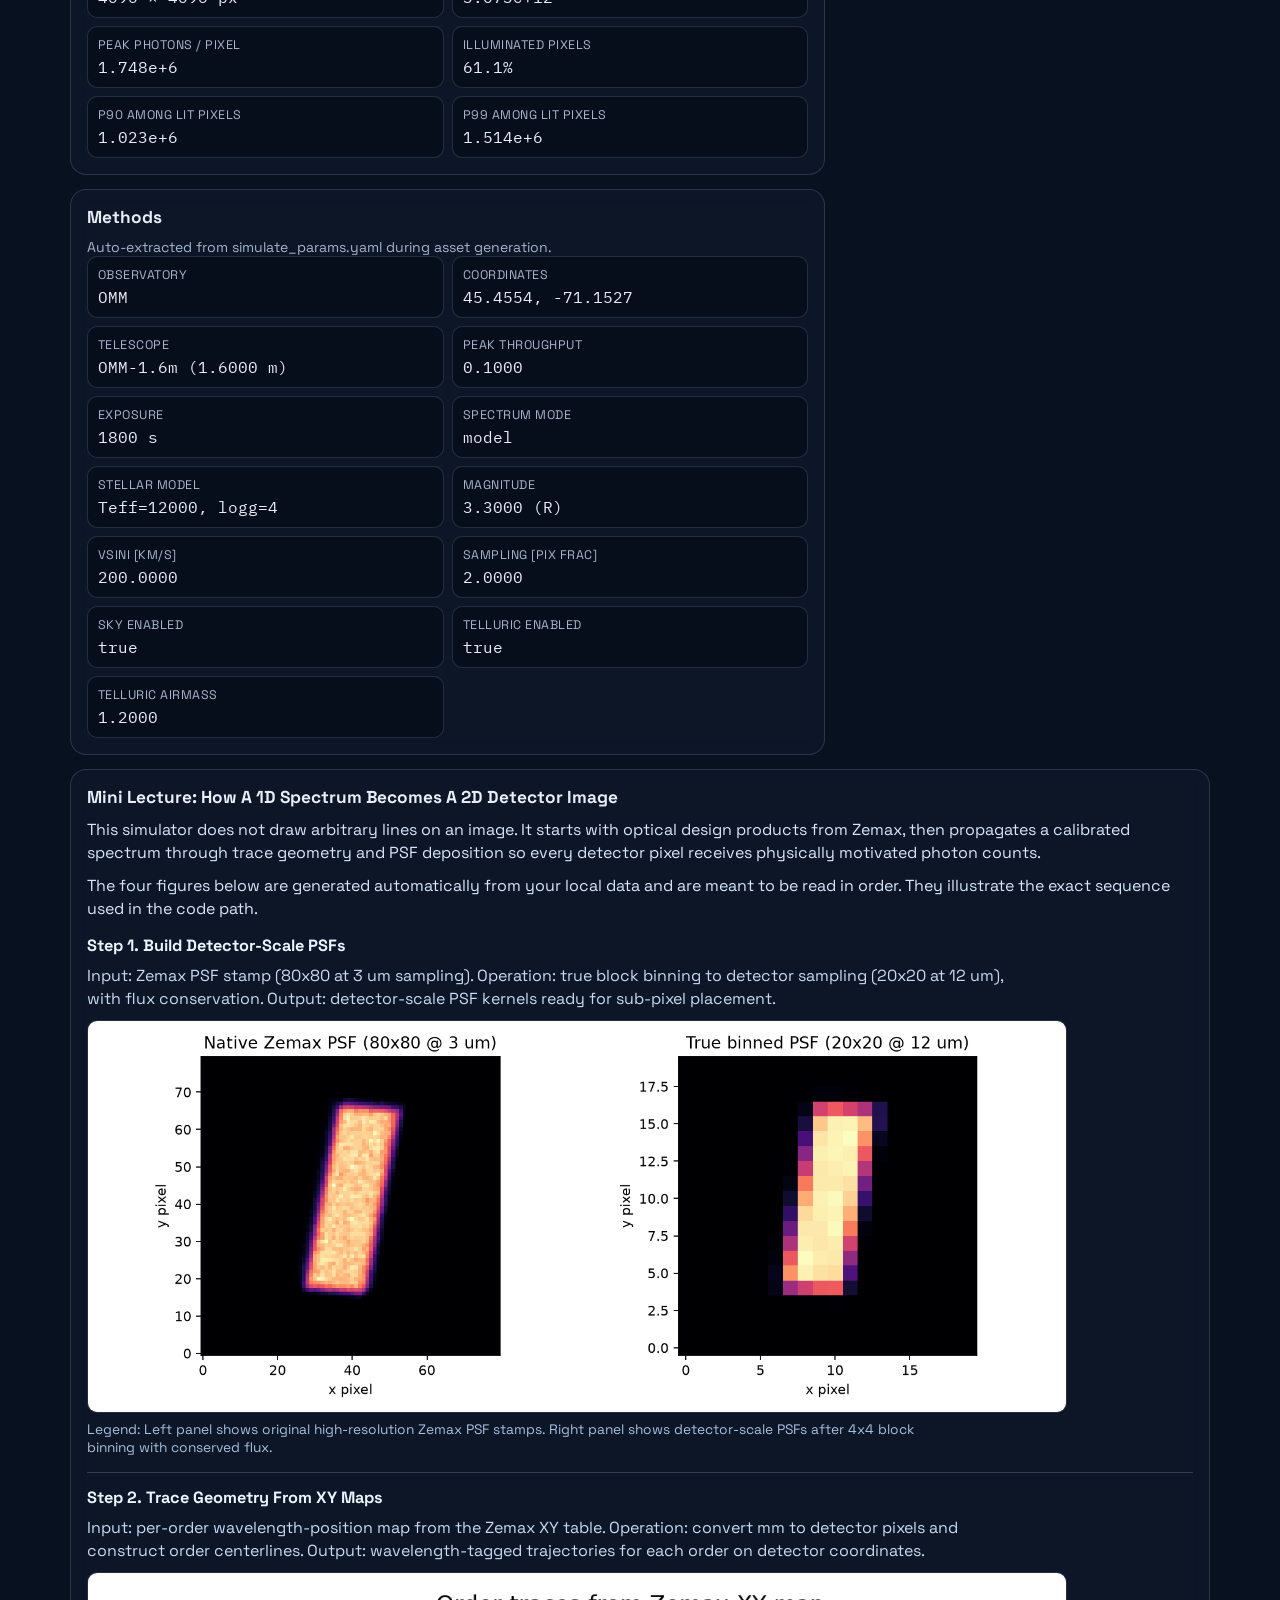
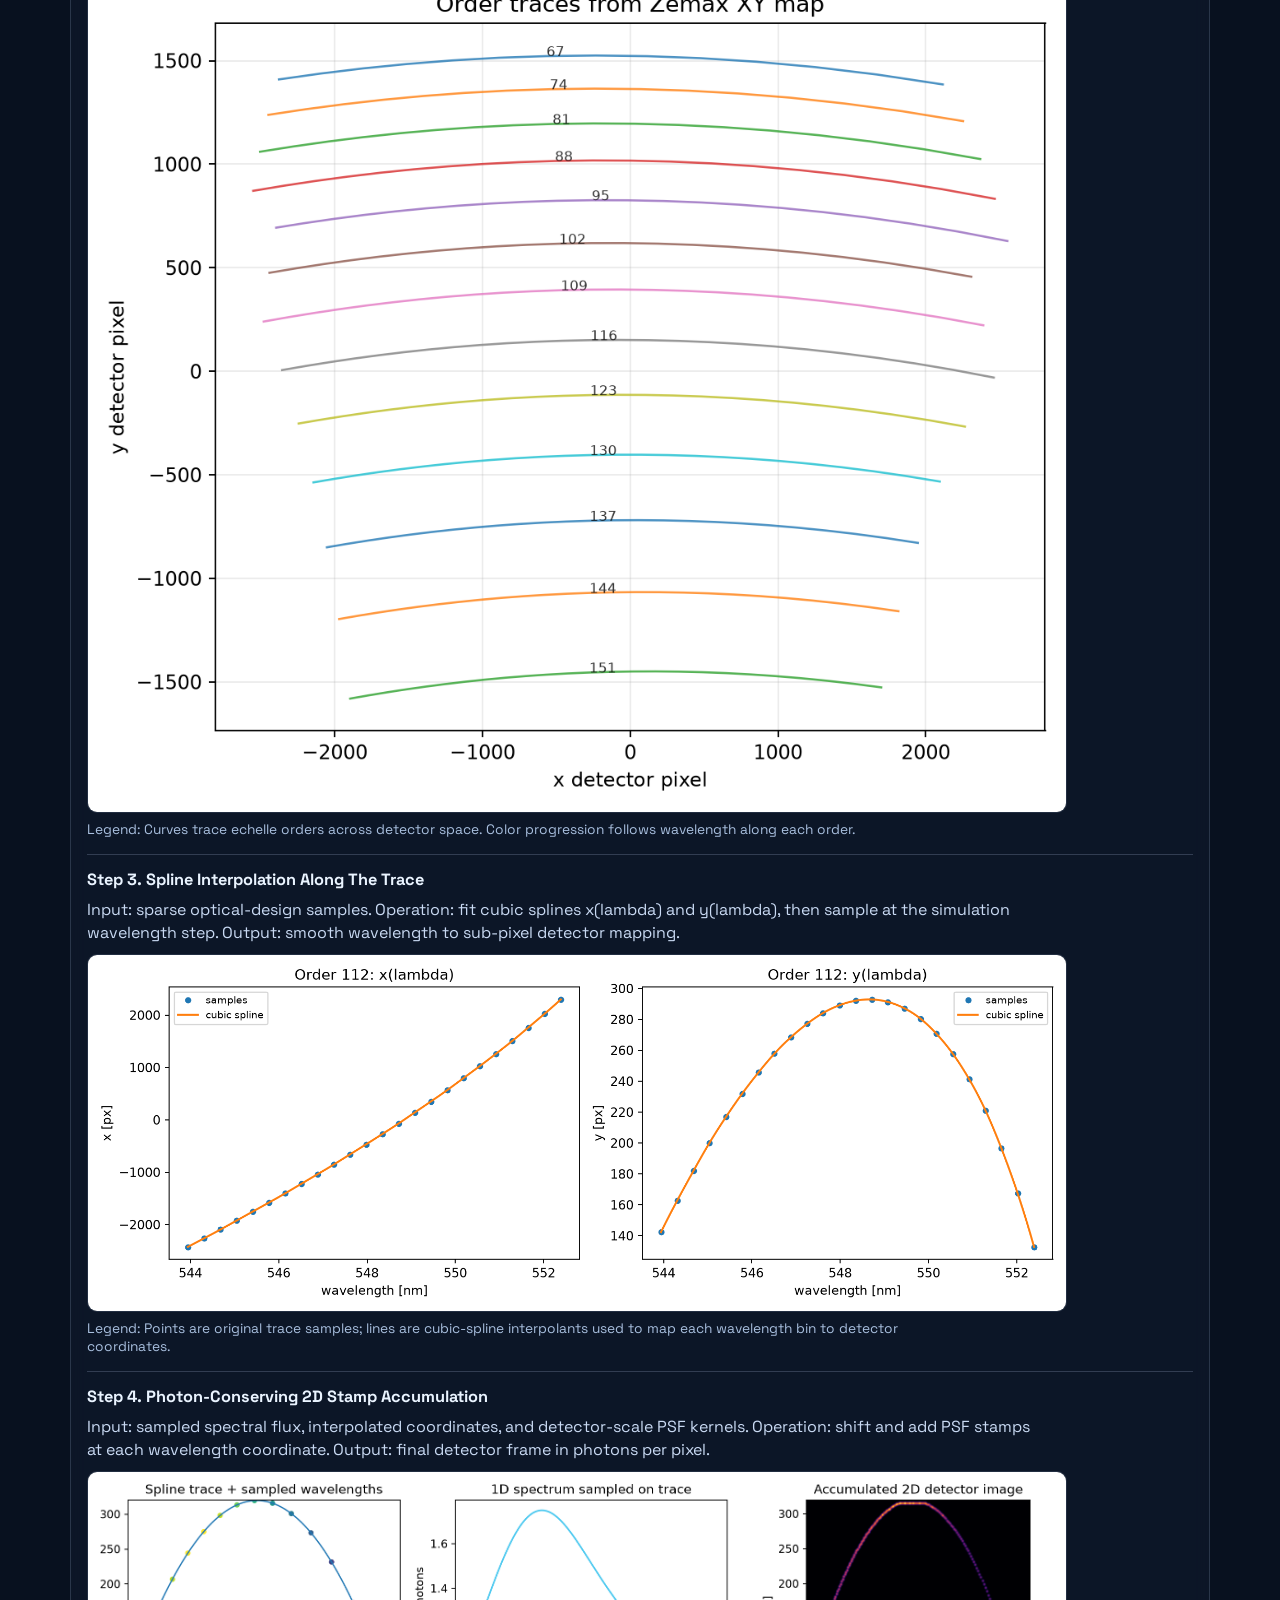
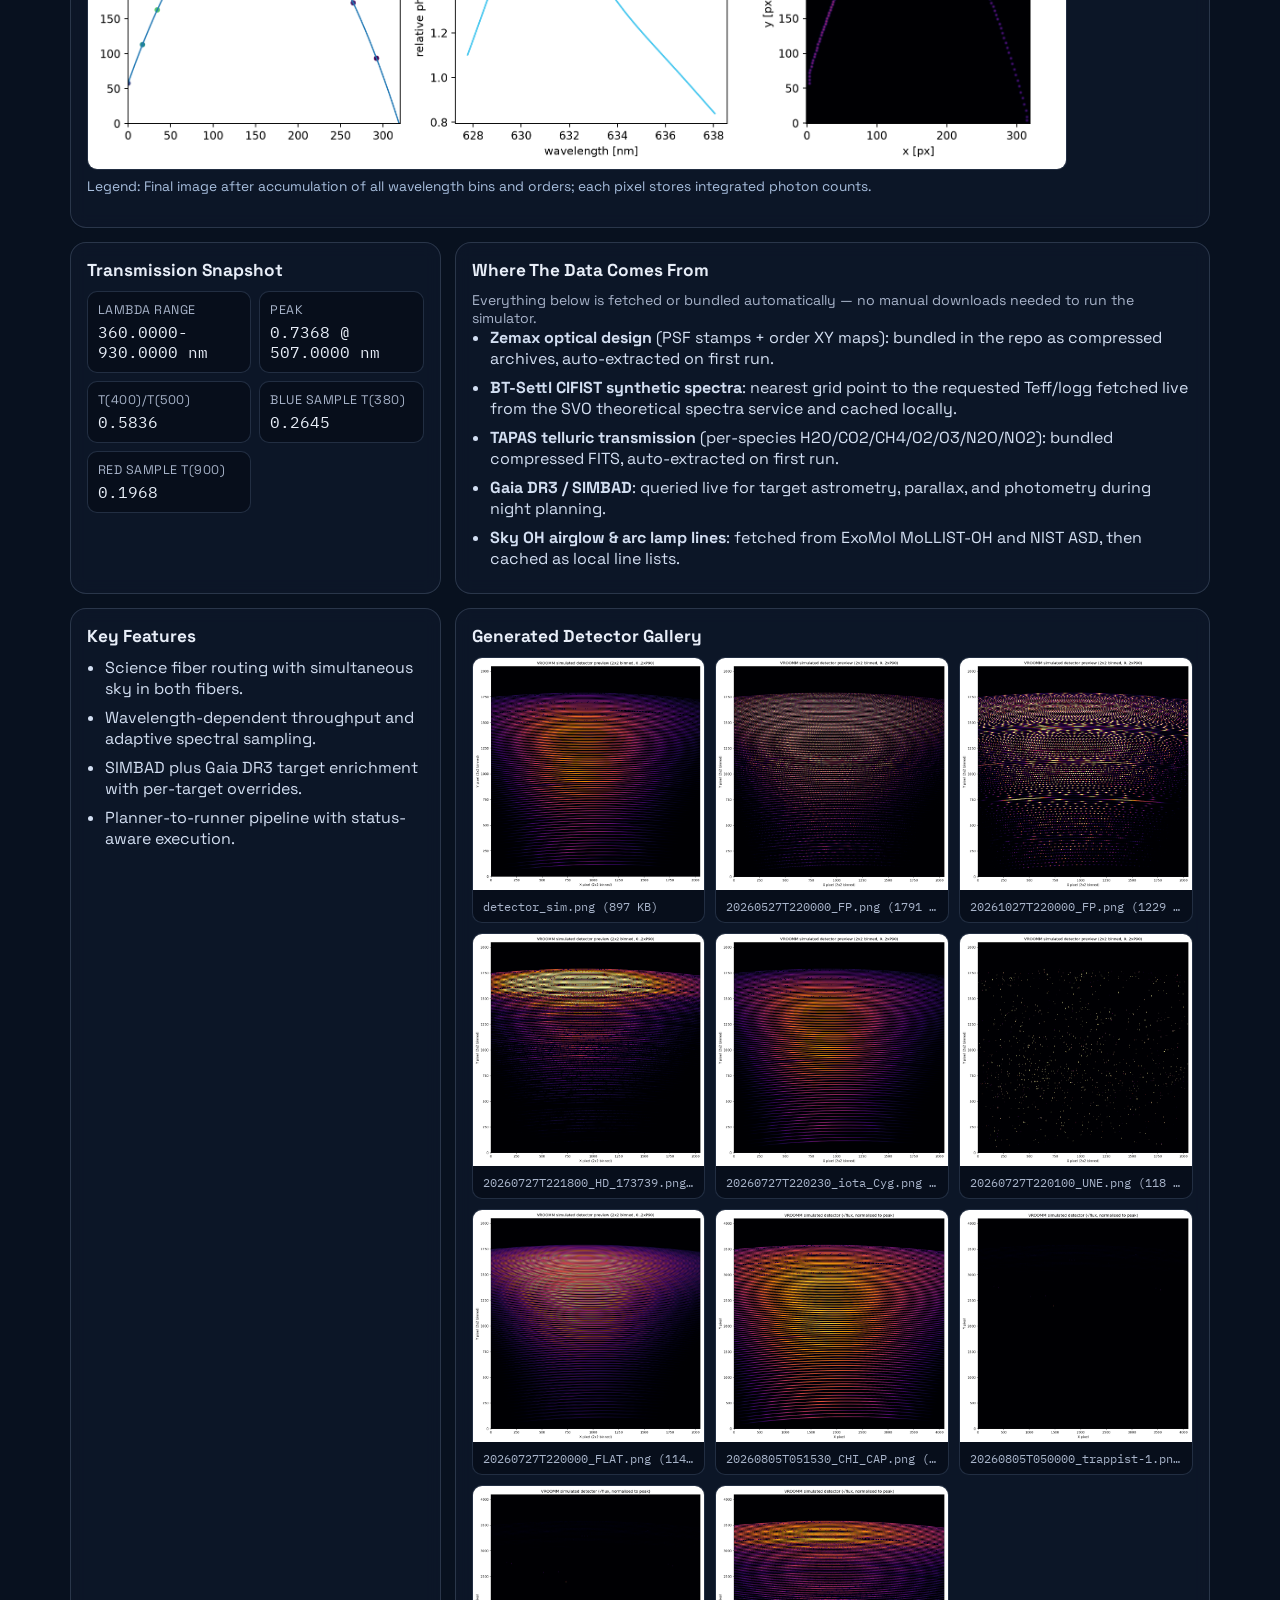
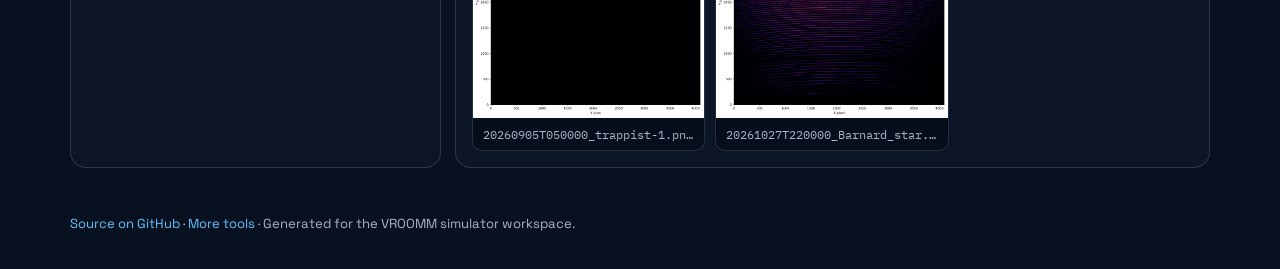
==== commit e1cc0de2: "Polish site: real GUI caption, footer links, drop dev-only section - Planner GUI card had a leftover" ====
--- a/docs/index.html
+++ b/docs/index.html
@@ -70,7 +70,12 @@
       <div class="image-frame">
         <img id="guiShot" src="assets/gui_screenshot.png" alt="Night planner screenshot" />
       </div>
-      <p id="guiShotHint" class="hint">Drop your screenshot at docs/assets/gui_screenshot.png</p>
+      <p id="guiShotHint" class="hint">
+        night_planner.py's main window. Build the night's sequence with +Calibration/+Science/+Slew/+Delay,
+        reorder or delete steps, then Recompute BERV+AM before hitting Run Night. Each row tracks its own
+        RA/Dec, systemic RV, BERV, airmass, fiber routing, and status live as run_night.py executes it;
+        Export YAML saves the sequence to replay later.
+      </p>
     </section>
 
     <section class="card">
@@ -206,18 +211,16 @@
       <h2>Generated Detector Gallery</h2>
       <div id="galleryGrid" class="gallery-grid"></div>
     </section>
-
-    <section class="card span-2">
-      <h2>Build Website Assets</h2>
-      <div class="codeblock">
-python make_webpage_assets.py
-      </div>
-      <p class="hint">This regenerates manifest data, lecture figures, and the detector image gallery for this page.</p>
-    </section>
   </main>
 
   <footer class="footer">
-    <p>Generated for the VROOMM simulator workspace.</p>
+    <p>
+      <a href="https://github.com/eartigau/vroommisator" target="_blank">Source on GitHub</a>
+      &middot;
+      <a href="https://eartigau.github.io/" target="_blank">More tools</a>
+      &middot;
+      Generated for the VROOMM simulator workspace.
+    </p>
   </footer>
 
   <script src="assets/manifest.js"></script>
--- a/docs/styles.css
+++ b/docs/styles.css
@@ -10,6 +10,15 @@
 
 * {
   box-sizing: border-box;
+}
+
+a {
+  color: var(--accent);
+  text-decoration: none;
+}
+
+a:hover {
+  text-decoration: underline;
 }
 
 body {
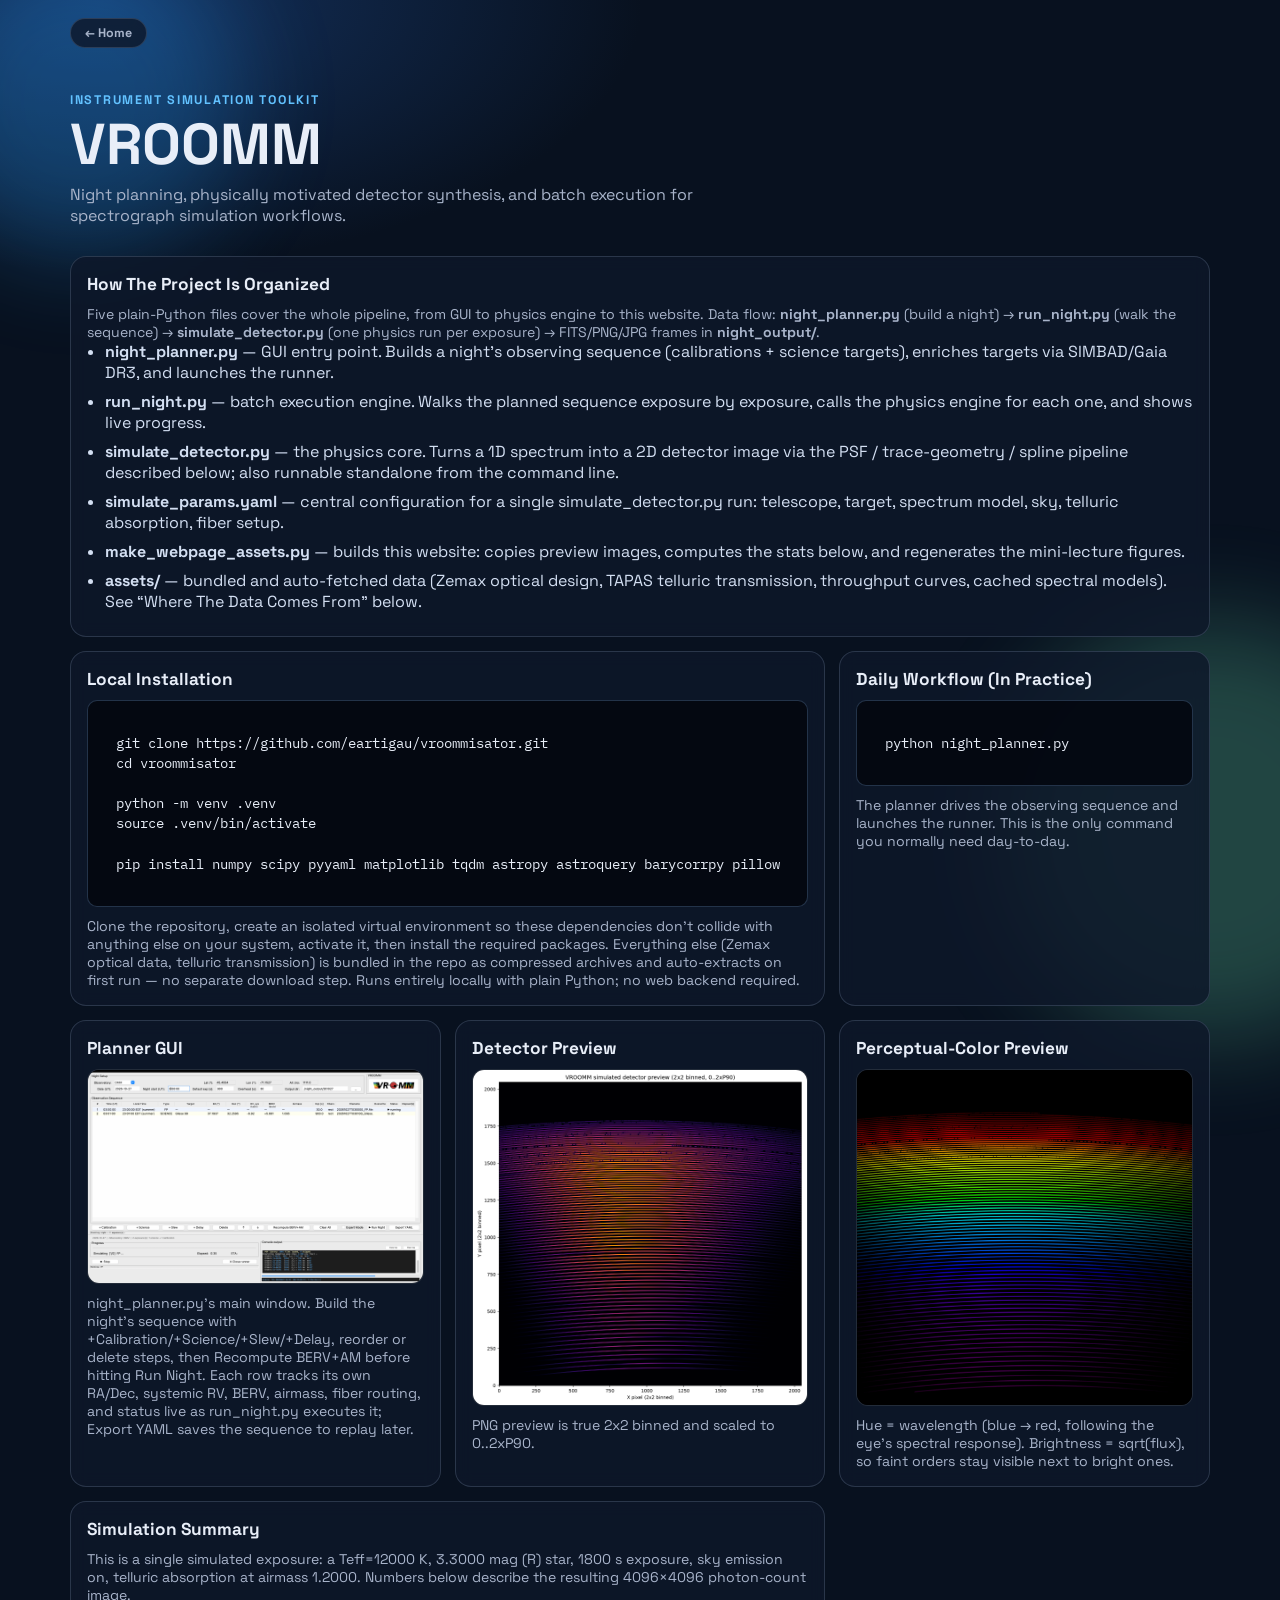
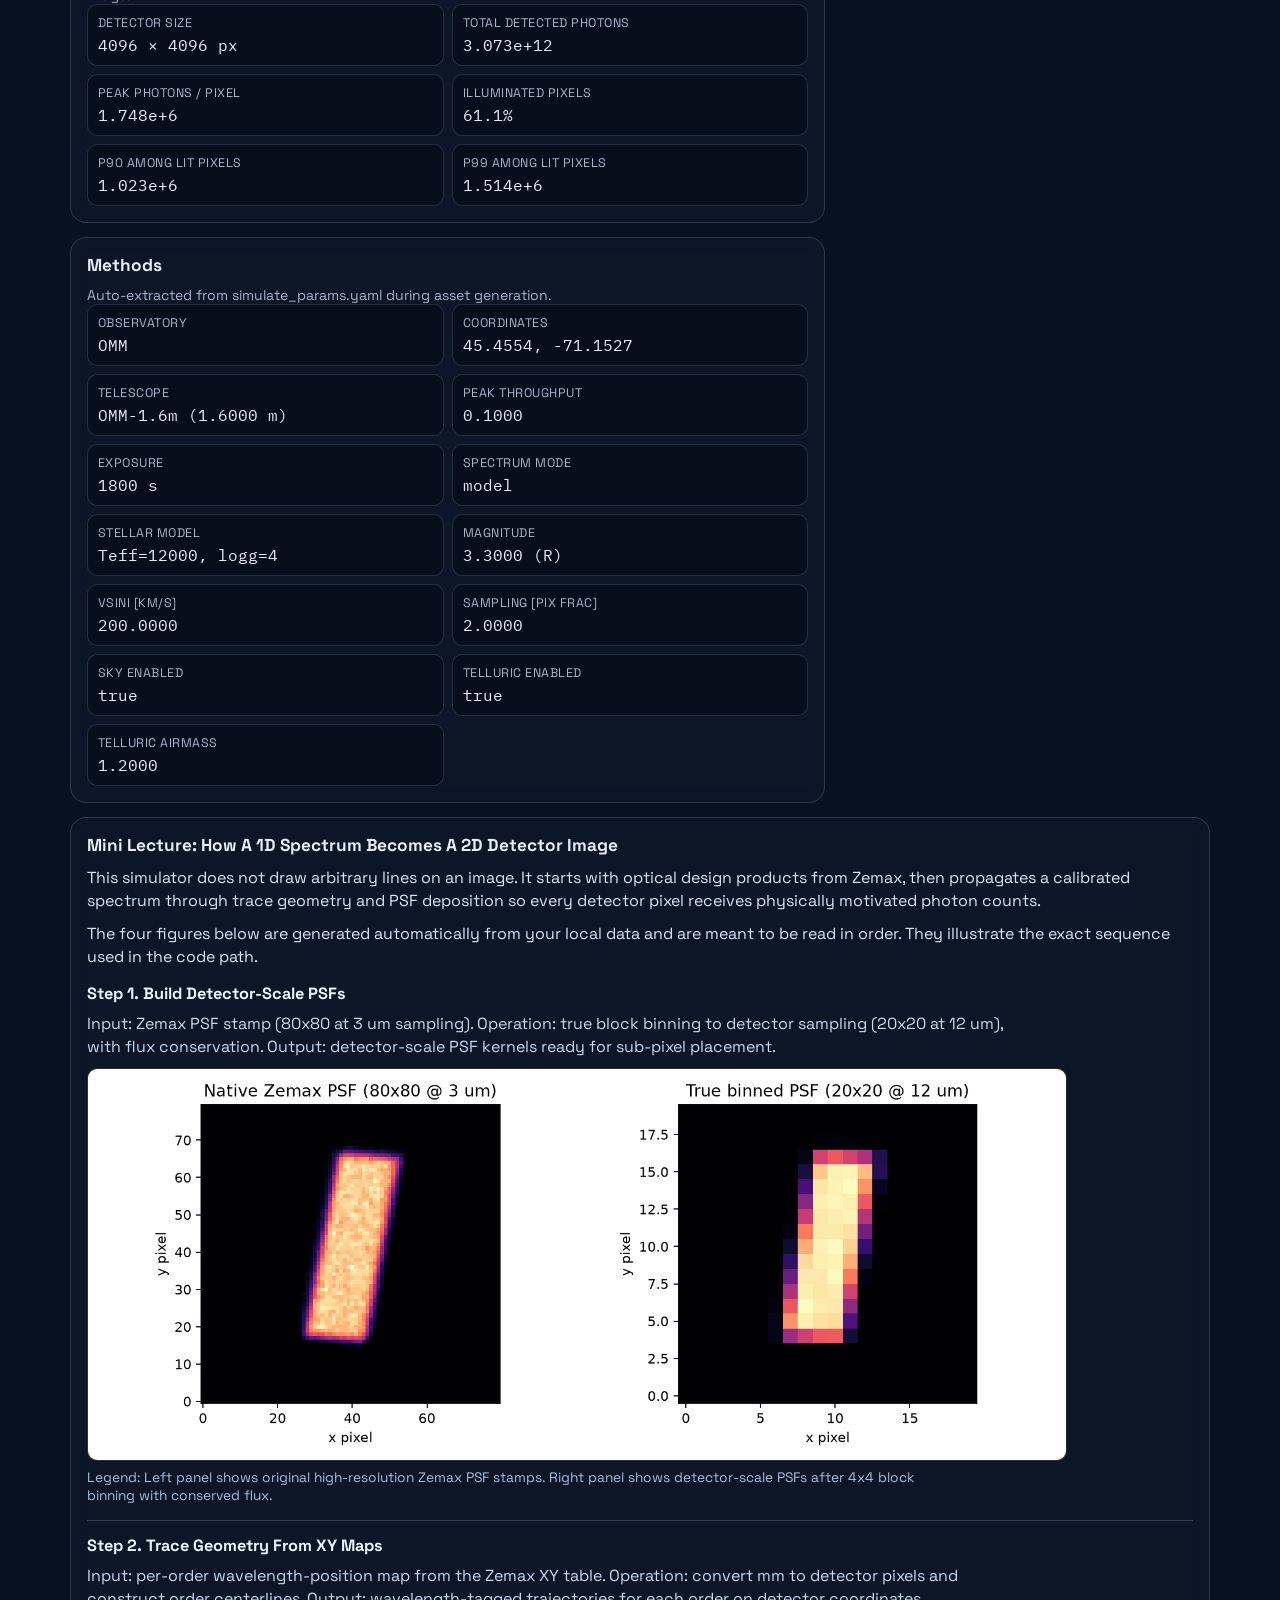
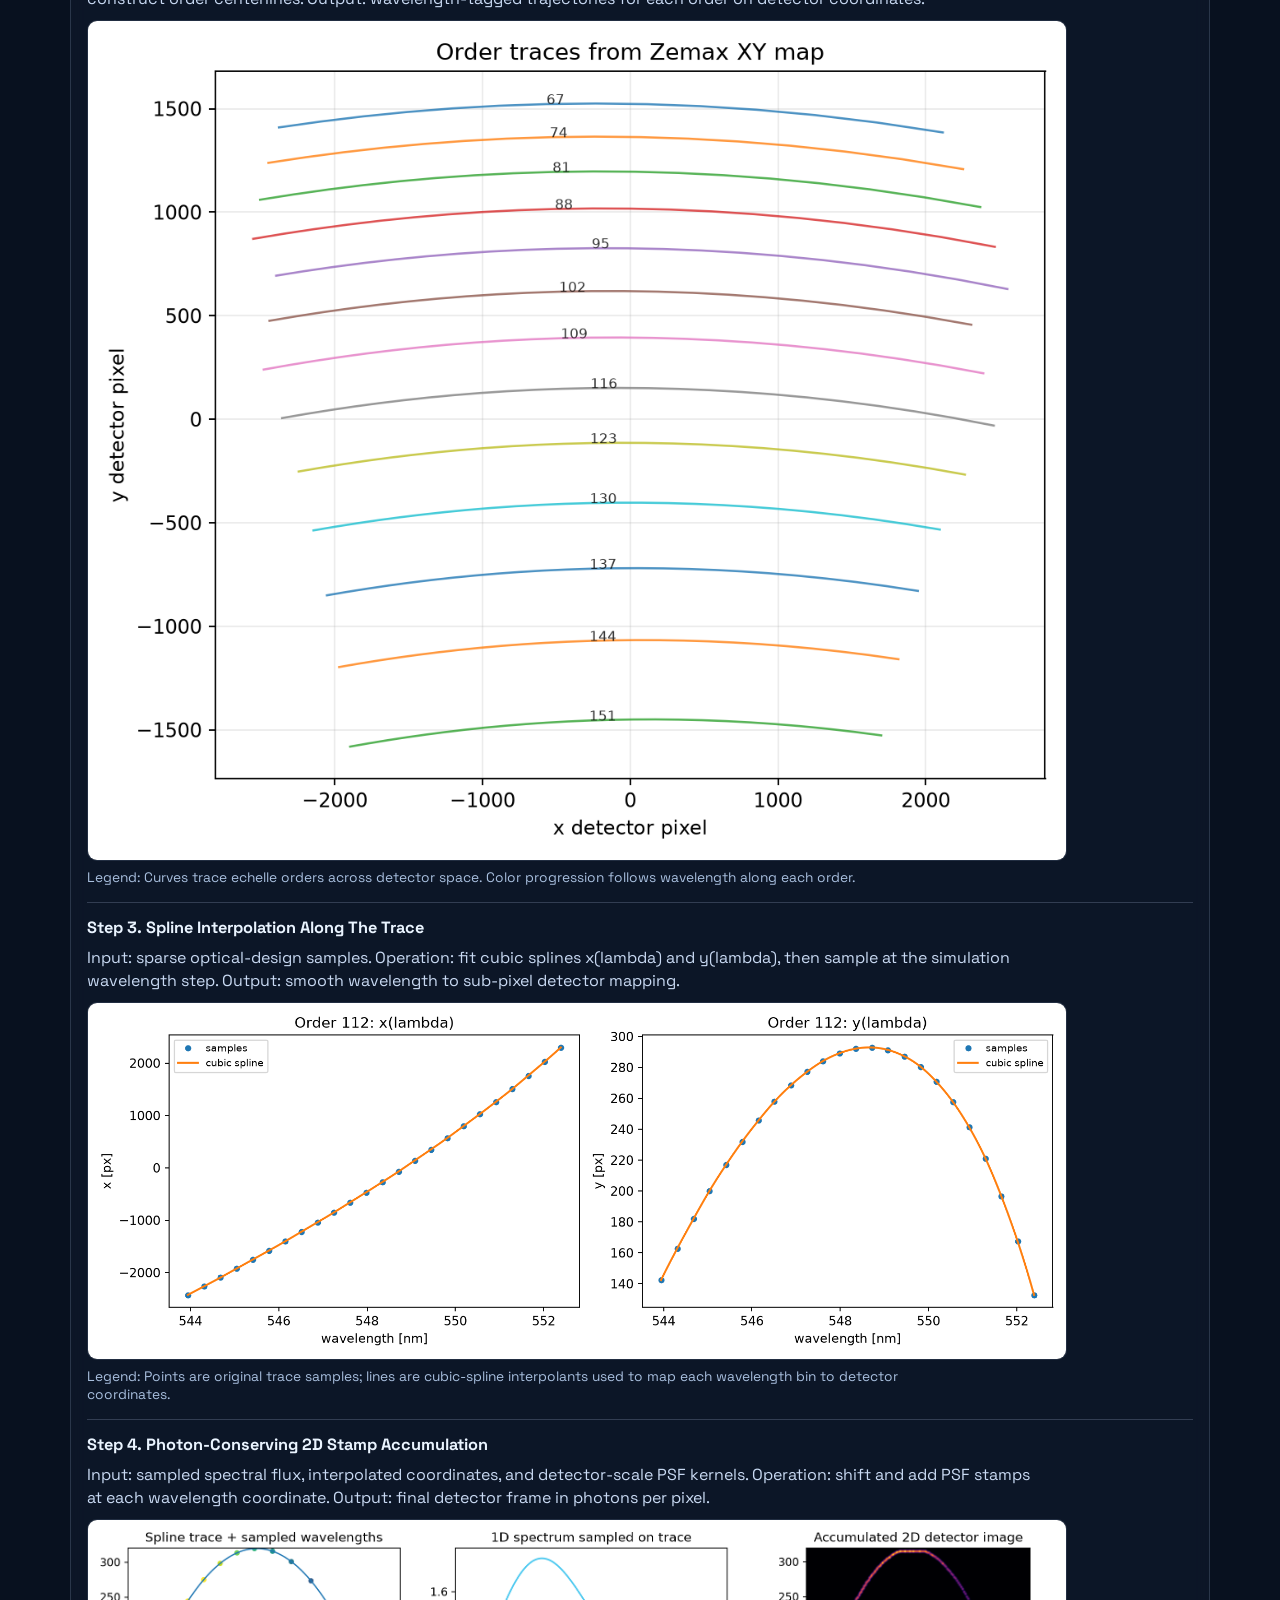
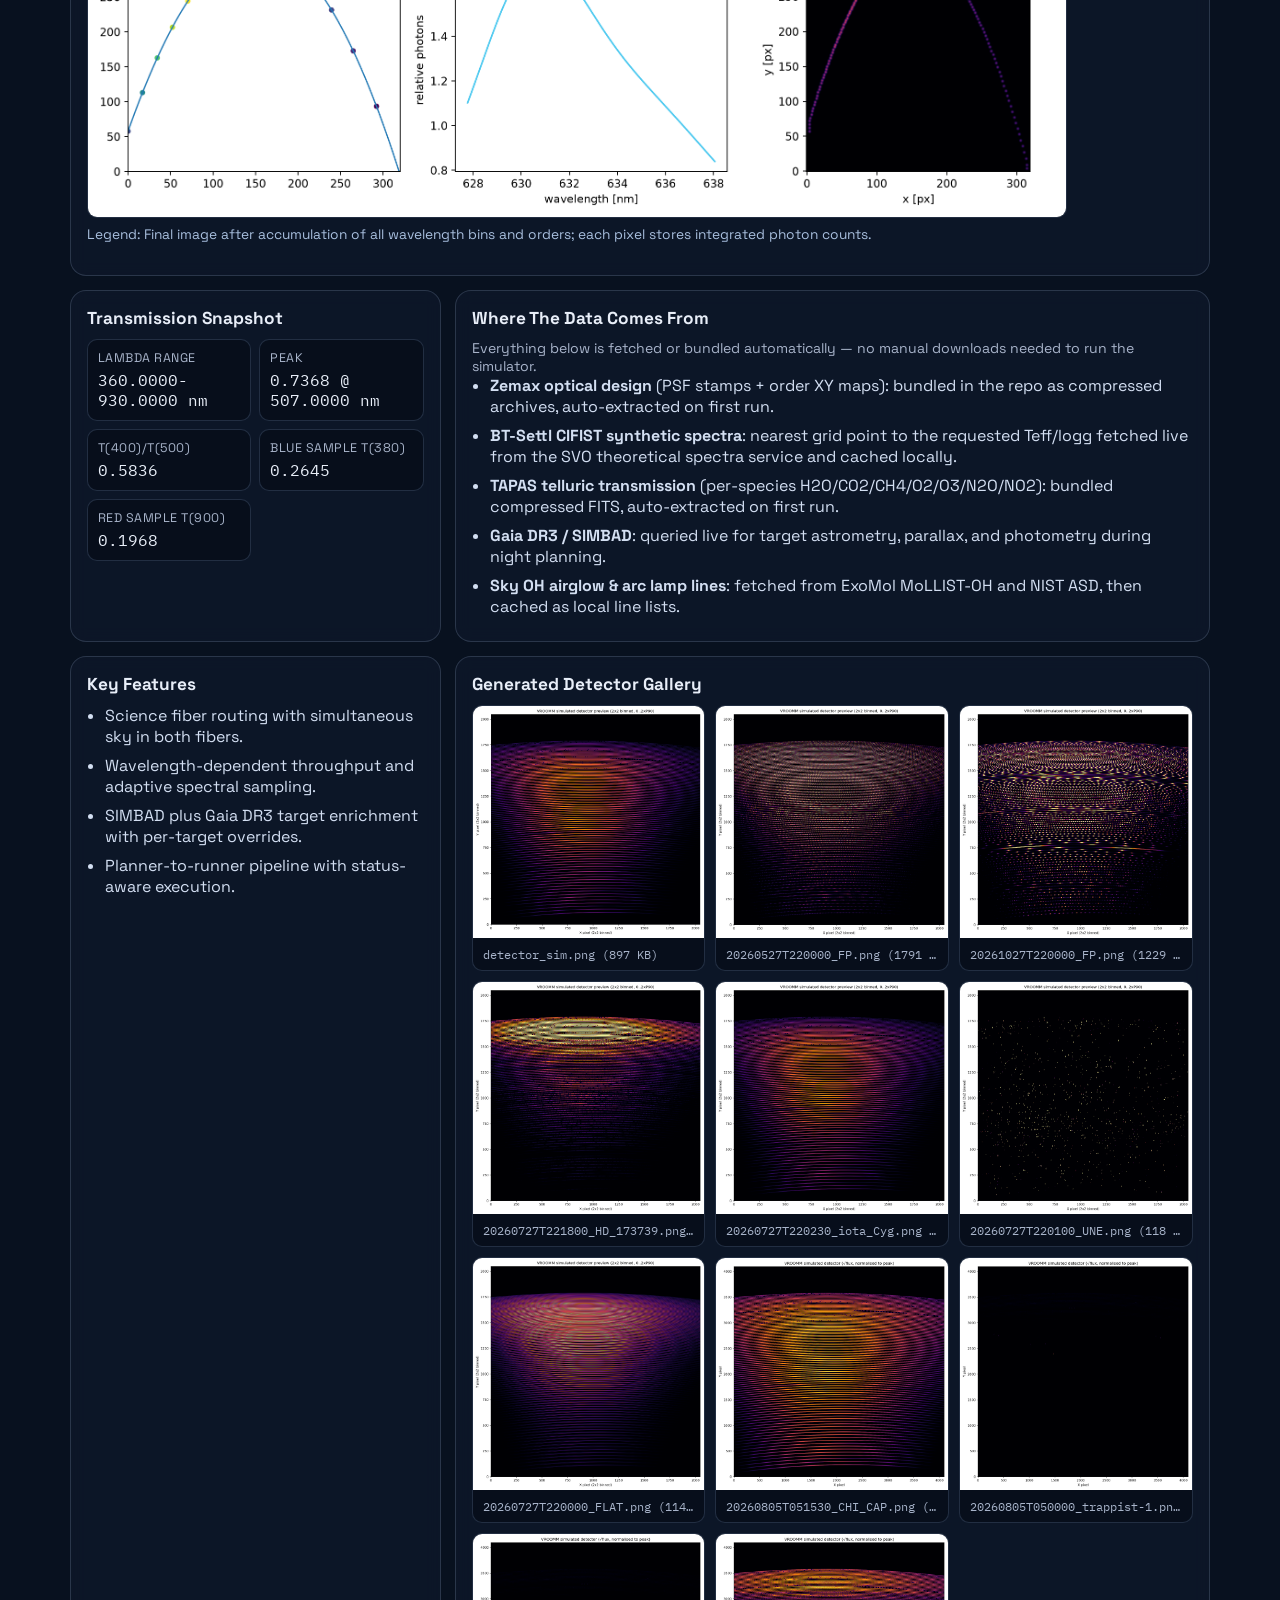
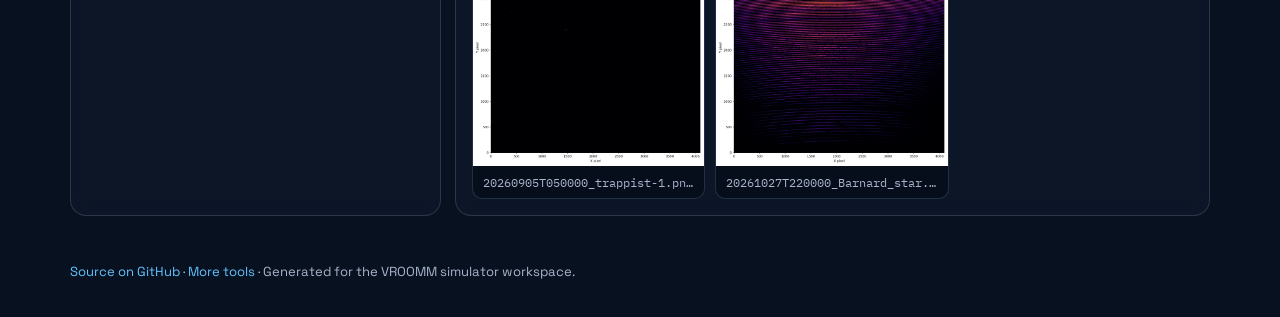
==== commit 8e09aaa1: "Add topbar Home link matching the other tool sites' banner pattern pesto-etc, vroomm-etc etc. all ha" ====
--- a/docs/index.html
+++ b/docs/index.html
@@ -12,6 +12,10 @@
 <body>
   <div class="bg-orb orb-a"></div>
   <div class="bg-orb orb-b"></div>
+
+  <div class="topbar">
+    <a href="https://eartigau.github.io/" class="home-link">&larr; Home</a>
+  </div>
 
   <header class="hero">
     <p class="eyebrow">Instrument Simulation Toolkit</p>
@@ -223,6 +227,14 @@
     </p>
   </footer>
 
+  <div id="lightbox" class="lightbox" hidden>
+    <button id="lightboxClose" class="lightbox-close" aria-label="Close" type="button">&times;</button>
+    <figure class="lightbox-figure">
+      <img id="lightboxImg" src="" alt="" />
+      <figcaption id="lightboxCaption"></figcaption>
+    </figure>
+  </div>
+
   <script src="assets/manifest.js"></script>
   <script src="app.js"></script>
 </body>
--- a/docs/styles.css
+++ b/docs/styles.css
@@ -53,6 +53,31 @@
   background: #6ce2ad;
   right: -140px;
   bottom: -140px;
+}
+
+.topbar {
+  max-width: 1180px;
+  margin: 0 auto;
+  padding: 18px 20px 0;
+}
+
+.home-link {
+  display: inline-block;
+  font-size: 0.78rem;
+  font-weight: 700;
+  color: var(--muted);
+  text-decoration: none;
+  padding: 6px 14px;
+  border-radius: 999px;
+  border: 1px solid var(--line);
+  background: var(--card);
+  backdrop-filter: blur(8px);
+}
+
+.home-link:hover {
+  color: var(--accent);
+  border-color: rgba(98, 194, 255, 0.4);
+  text-decoration: none;
 }
 
 .hero {
@@ -135,6 +160,89 @@
   height: auto;
 }
 
+.image-frame img,
+.gallery-item img,
+.lecture-figure img {
+  cursor: zoom-in;
+  transition: opacity 0.15s ease, transform 0.15s ease;
+}
+
+.image-frame img:hover,
+.gallery-item img:hover,
+.lecture-figure img:hover {
+  opacity: 0.88;
+}
+
+.gallery-item img:hover {
+  transform: scale(1.03);
+}
+
+.lightbox {
+  position: fixed;
+  inset: 0;
+  z-index: 100;
+  display: flex;
+  flex-direction: column;
+  align-items: center;
+  justify-content: center;
+  gap: 14px;
+  padding: 40px 20px;
+  background: rgba(4, 8, 16, 0.92);
+  backdrop-filter: blur(4px);
+  cursor: zoom-out;
+}
+
+.lightbox[hidden] {
+  display: none;
+}
+
+.lightbox-figure {
+  margin: 0;
+  max-width: min(92vw, 1200px);
+  max-height: 88vh;
+  display: flex;
+  flex-direction: column;
+  align-items: center;
+  gap: 12px;
+  cursor: default;
+}
+
+.lightbox-figure img {
+  max-width: 100%;
+  max-height: 76vh;
+  width: auto;
+  height: auto;
+  border-radius: 10px;
+  border: 1px solid rgba(143, 176, 220, 0.3);
+  cursor: default;
+}
+
+.lightbox-figure figcaption {
+  color: #d9e6fa;
+  font-size: 0.9rem;
+  text-align: center;
+  max-width: 80ch;
+}
+
+.lightbox-close {
+  position: fixed;
+  top: 18px;
+  right: 24px;
+  width: 40px;
+  height: 40px;
+  border-radius: 999px;
+  border: 1px solid var(--line);
+  background: rgba(14, 24, 42, 0.9);
+  color: var(--text);
+  font-size: 1.4rem;
+  line-height: 1;
+  cursor: pointer;
+}
+
+.lightbox-close:hover {
+  background: rgba(24, 38, 62, 0.95);
+}
+
 .hint {
   margin: 10px 0 0;
   color: var(--muted);
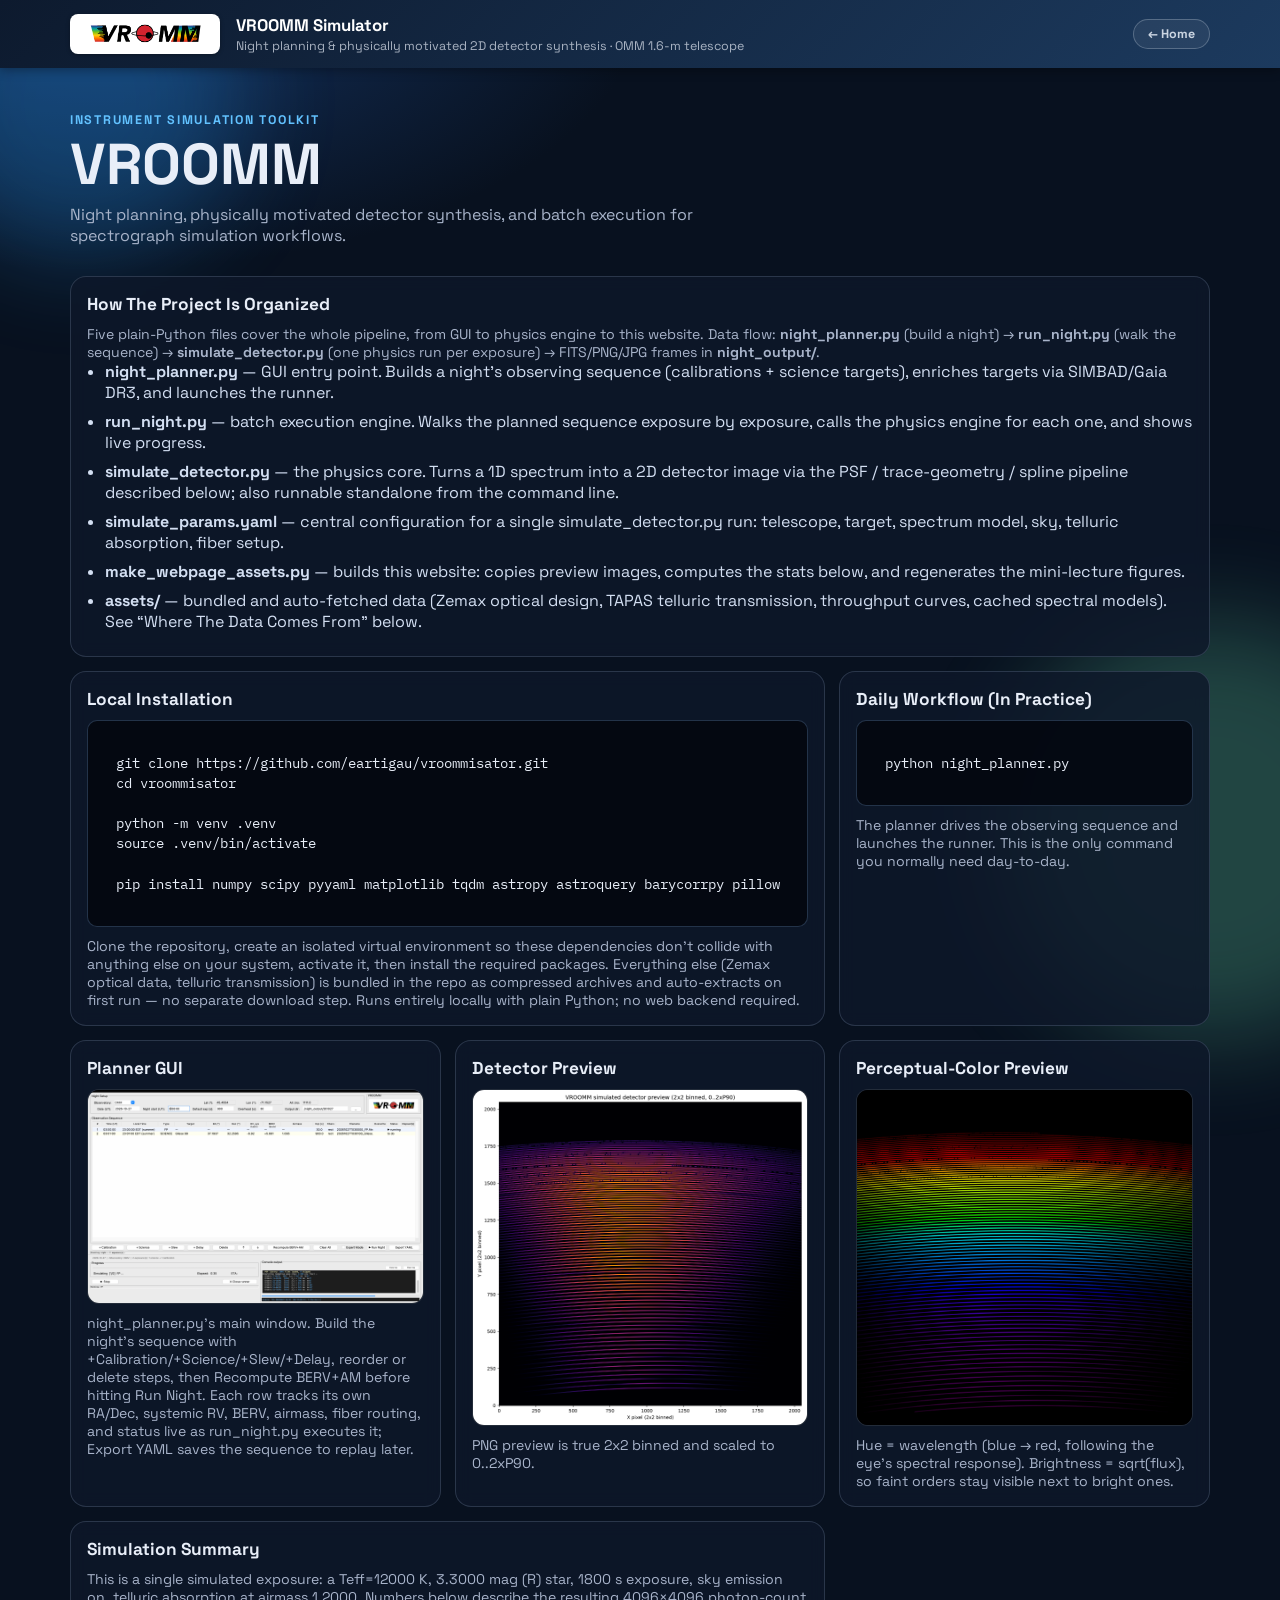
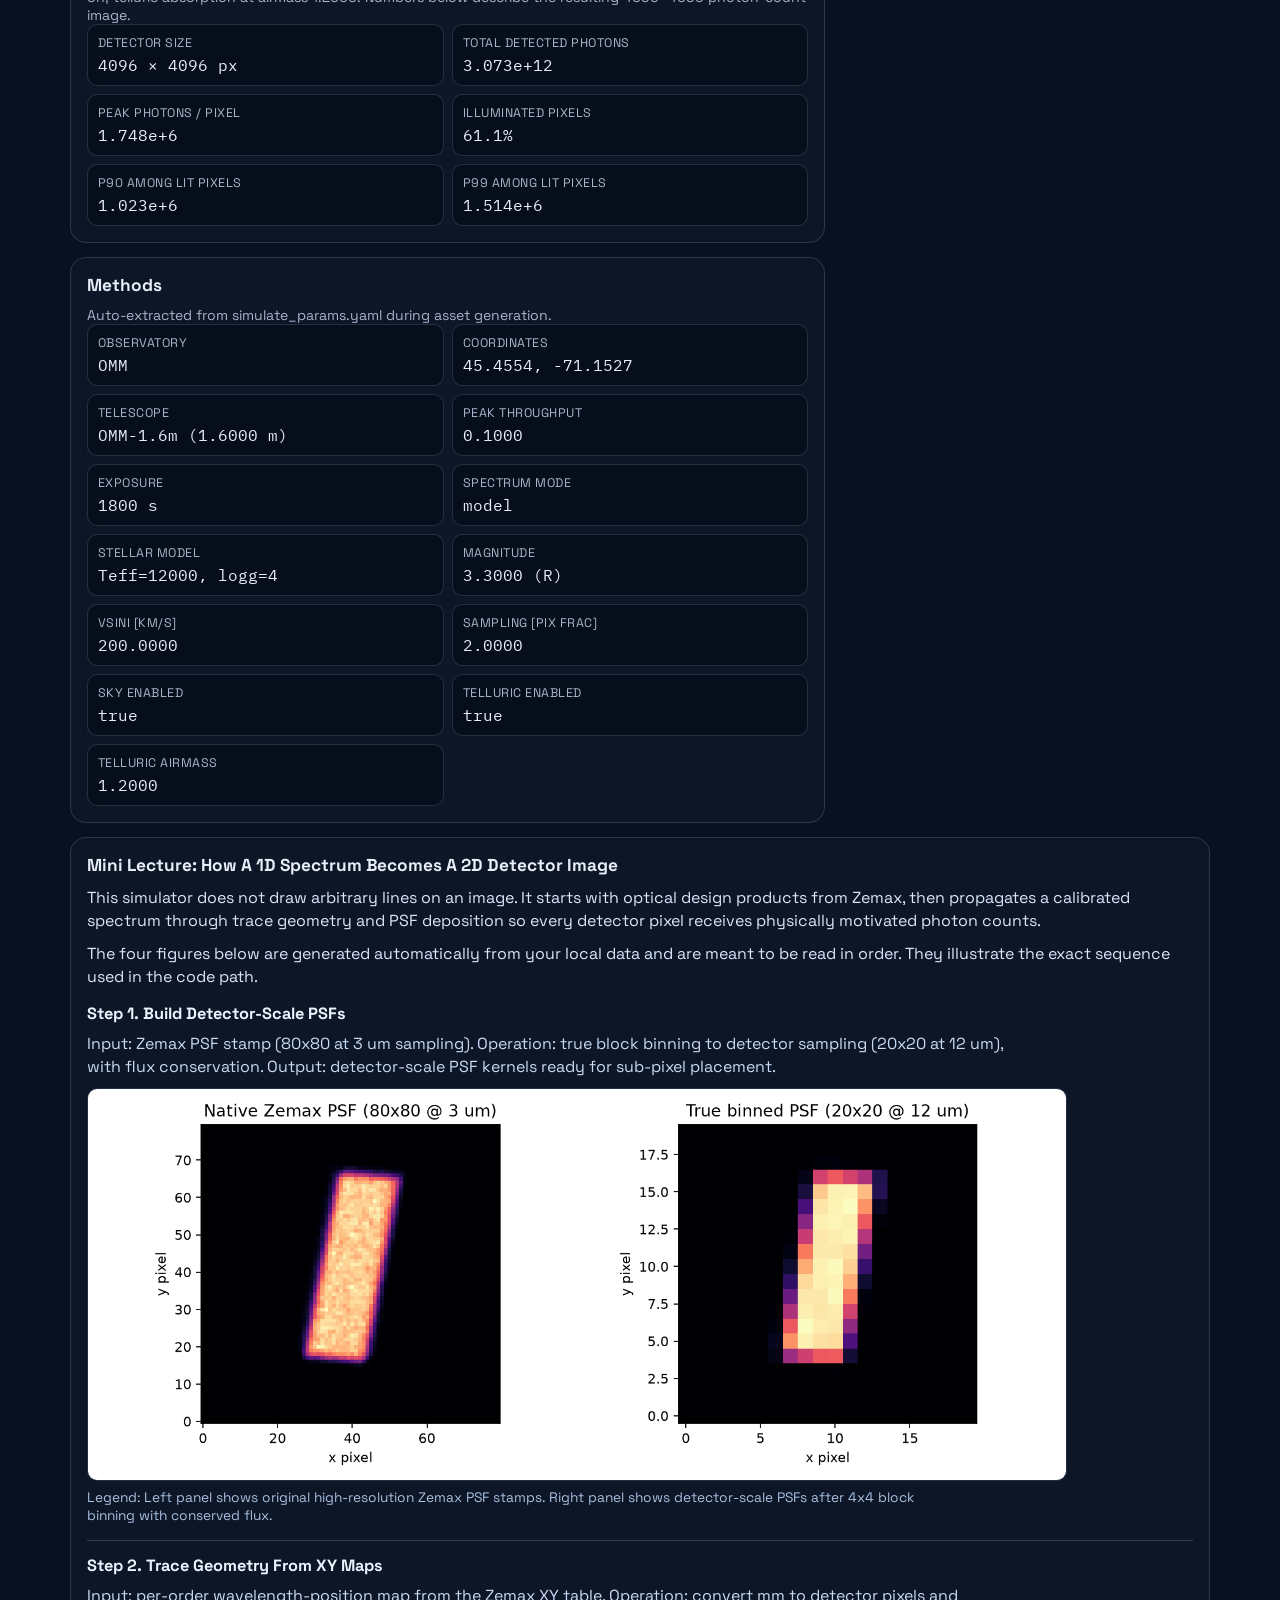
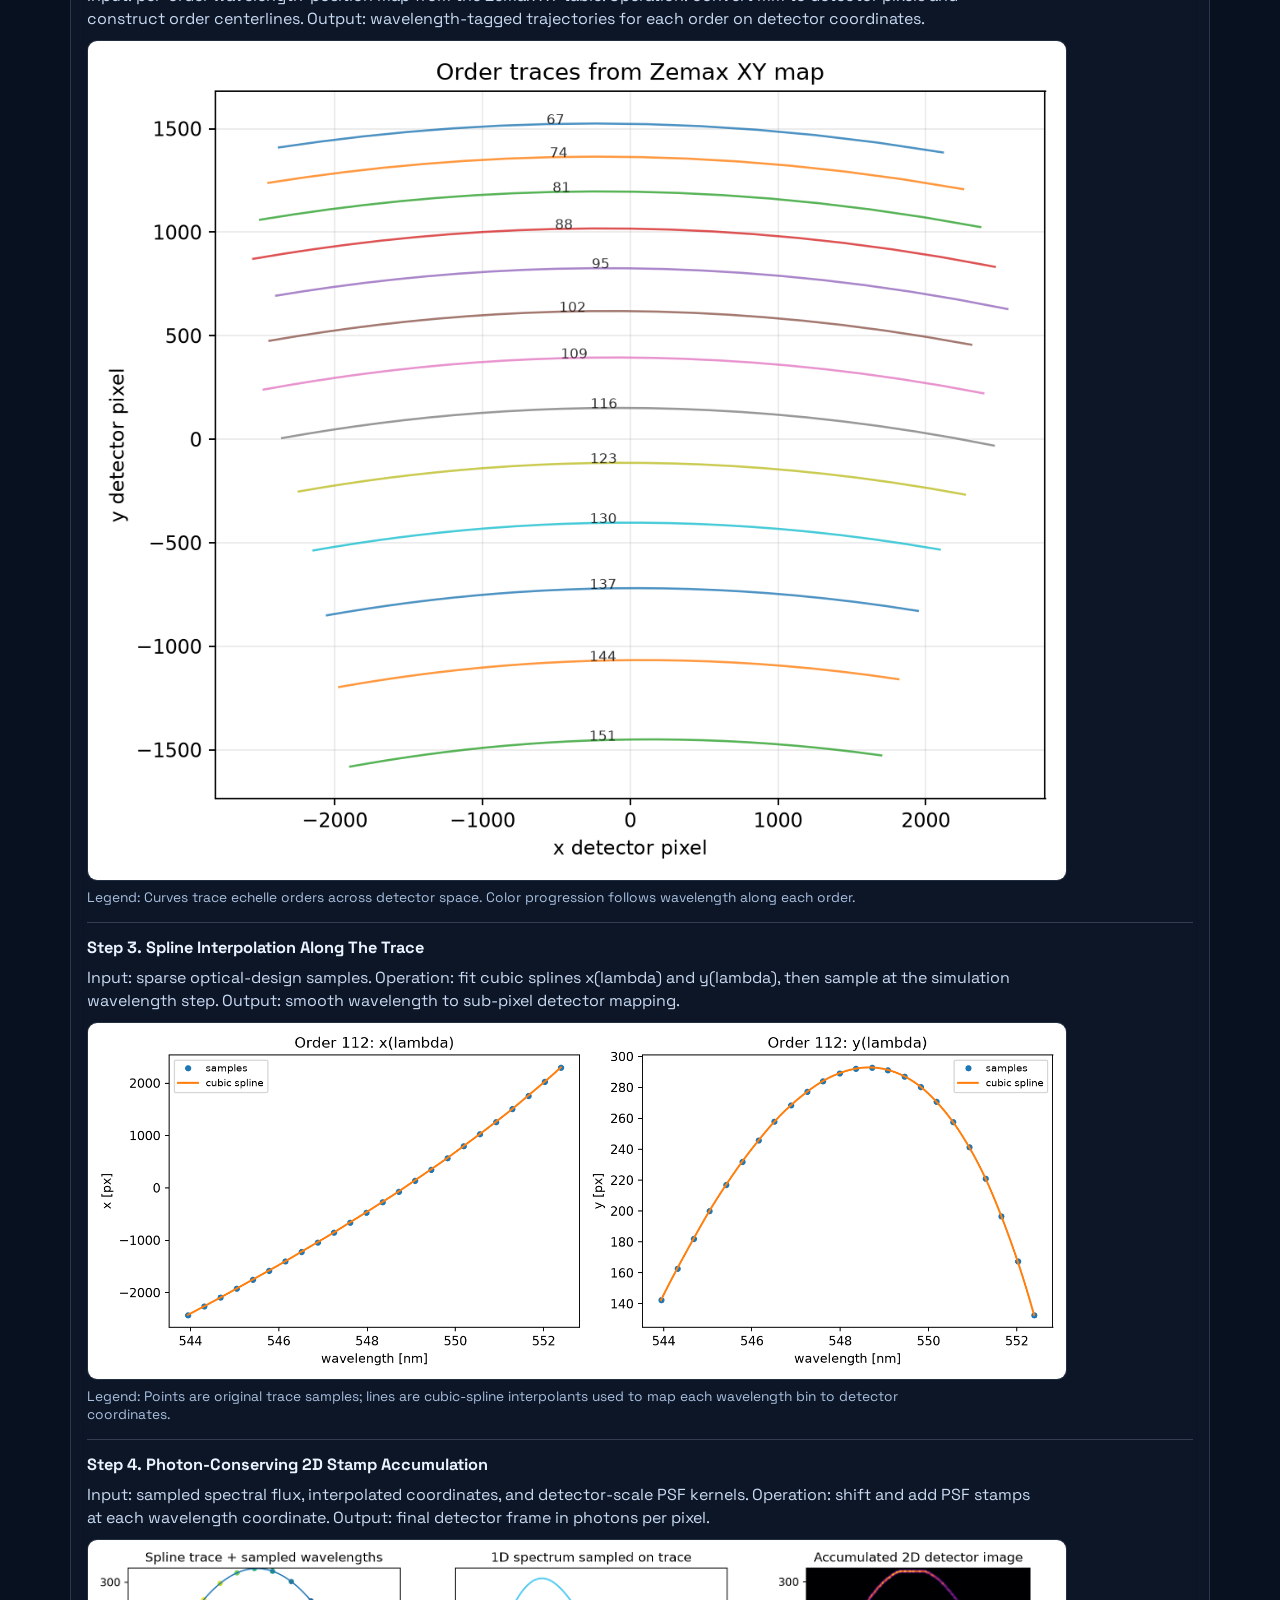
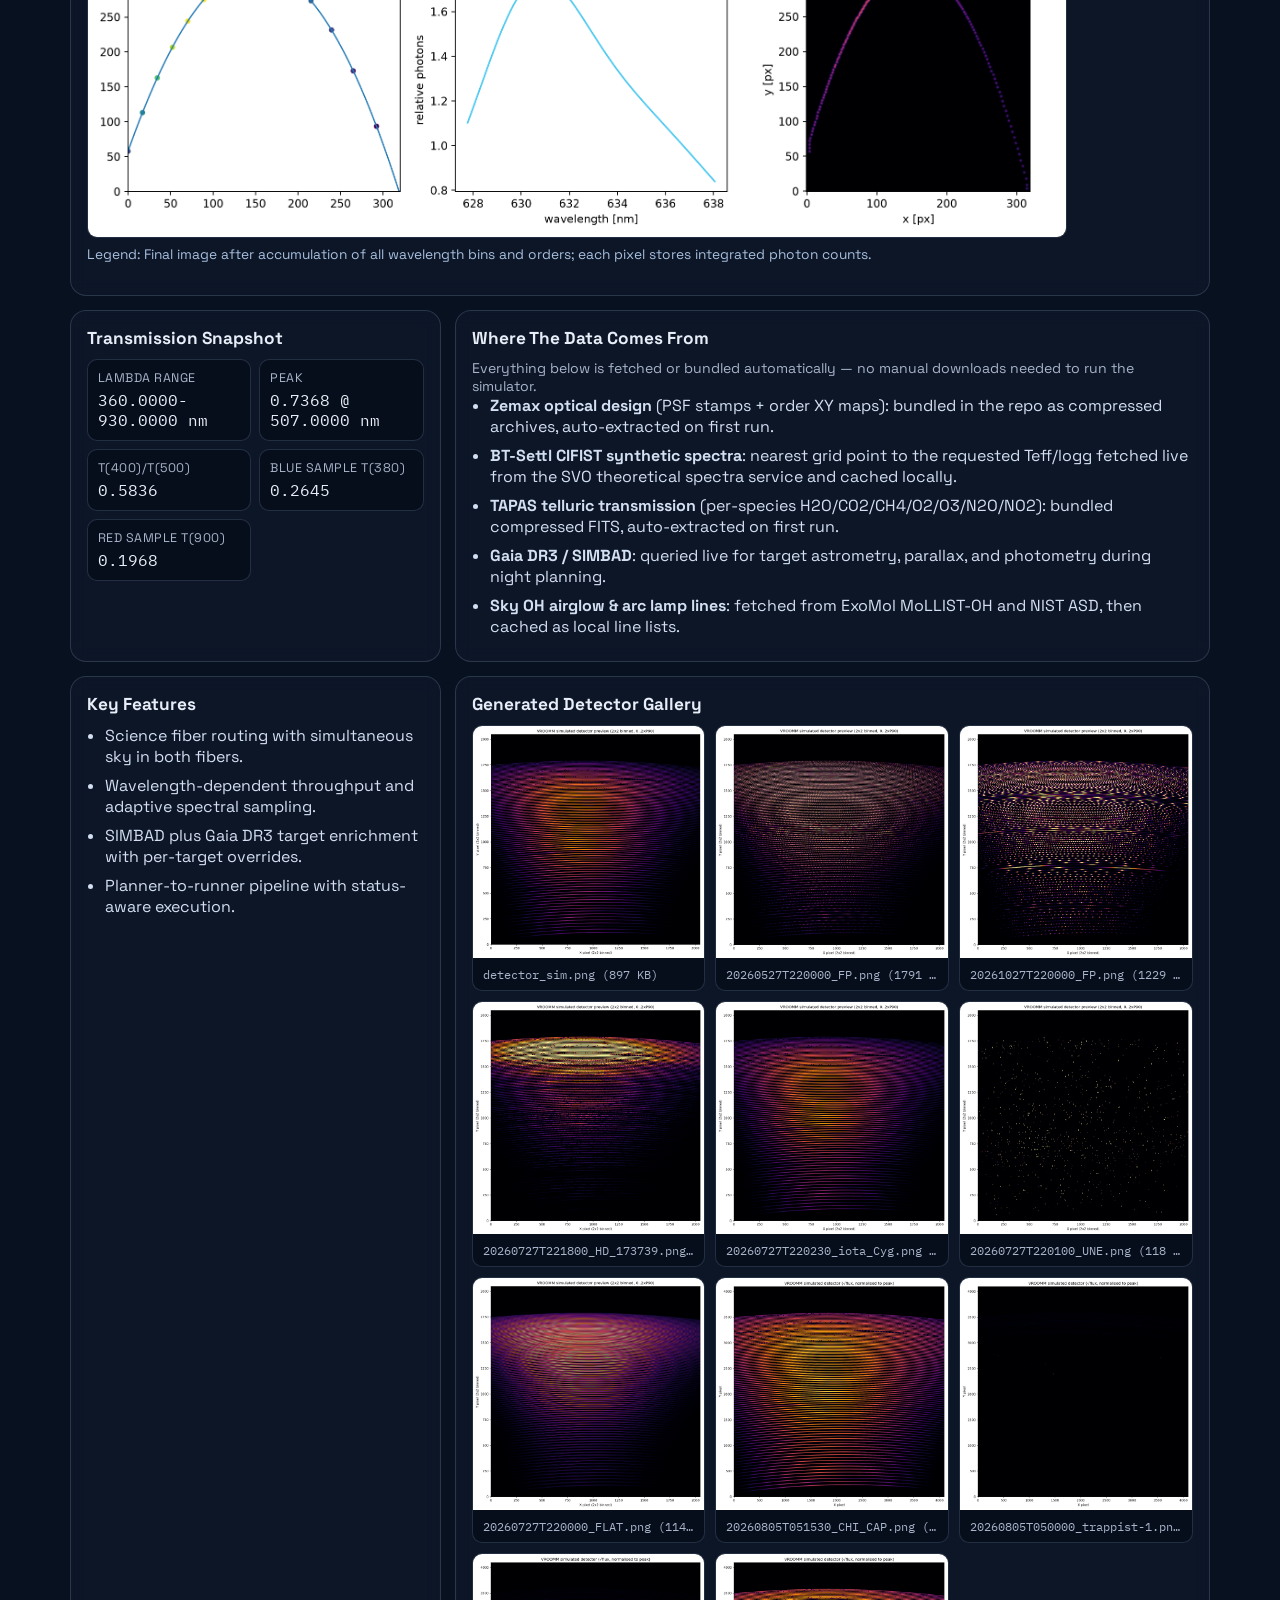
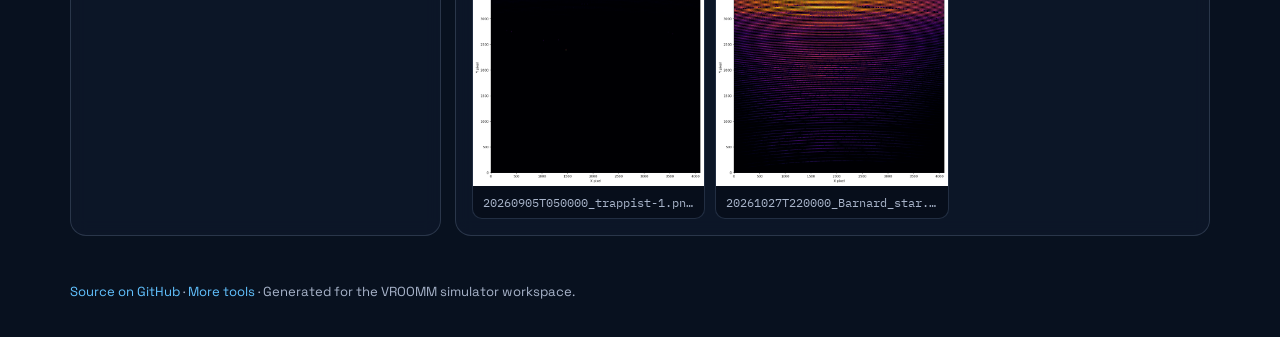
==== commit 932f383e: "Add full-width VROOMM logo banner matching the sibling tool sites vroomm-etc and pesto-etc both have" ====
--- a/docs/index.html
+++ b/docs/index.html
@@ -13,8 +13,17 @@
   <div class="bg-orb orb-a"></div>
   <div class="bg-orb orb-b"></div>
 
-  <div class="topbar">
-    <a href="https://eartigau.github.io/" class="home-link">&larr; Home</a>
+  <div class="site-banner">
+    <div class="site-banner-inner">
+      <div class="site-logo-chip">
+        <img src="assets/vroomm_logo.png" alt="VROOMM logo" />
+      </div>
+      <div class="site-banner-text">
+        <h2>VROOMM Simulator</h2>
+        <p>Night planning &amp; physically motivated 2D detector synthesis &middot; OMM 1.6-m telescope</p>
+      </div>
+      <a href="https://eartigau.github.io/" class="home-link">&larr; Home</a>
+    </div>
   </div>
 
   <header class="hero">
--- a/docs/styles.css
+++ b/docs/styles.css
@@ -55,28 +55,73 @@
   bottom: -140px;
 }
 
-.topbar {
+.site-banner {
+  background: linear-gradient(135deg, #0d1a2e 0%, #1c3a5e 100%);
+  box-shadow: 0 2px 10px rgba(0, 0, 0, 0.35);
+  position: relative;
+}
+
+.site-banner-inner {
   max-width: 1180px;
   margin: 0 auto;
-  padding: 18px 20px 0;
+  padding: 14px 20px;
+  display: flex;
+  align-items: center;
+  gap: 16px;
+}
+
+.site-logo-chip {
+  background: #fff;
+  border-radius: 8px;
+  padding: 4px 8px;
+  display: inline-flex;
+  align-items: center;
+  flex-shrink: 0;
+  box-shadow: 0 1px 4px rgba(0, 0, 0, 0.3);
+}
+
+.site-logo-chip img {
+  height: 32px;
+  width: auto;
+  display: block;
+}
+
+.site-banner-text {
+  flex: 1;
+  min-width: 0;
+}
+
+.site-banner-text h2 {
+  margin: 0;
+  font-size: 1.05rem;
+  color: #fff;
+}
+
+.site-banner-text p {
+  margin: 2px 0 0;
+  font-size: 0.78rem;
+  color: rgba(232, 238, 248, 0.7);
+  white-space: nowrap;
+  overflow: hidden;
+  text-overflow: ellipsis;
 }
 
 .home-link {
   display: inline-block;
+  flex-shrink: 0;
   font-size: 0.78rem;
   font-weight: 700;
-  color: var(--muted);
+  color: rgba(232, 238, 248, 0.85);
   text-decoration: none;
   padding: 6px 14px;
   border-radius: 999px;
-  border: 1px solid var(--line);
-  background: var(--card);
-  backdrop-filter: blur(8px);
+  border: 1px solid rgba(232, 238, 248, 0.25);
+  background: rgba(255, 255, 255, 0.06);
 }
 
 .home-link:hover {
-  color: var(--accent);
-  border-color: rgba(98, 194, 255, 0.4);
+  color: #fff;
+  border-color: rgba(255, 255, 255, 0.5);
   text-decoration: none;
 }
 
@@ -423,4 +468,8 @@
   .lecture-figure img {
     width: 100%;
   }
-}
+
+  .site-banner-text p {
+    display: none;
+  }
+}
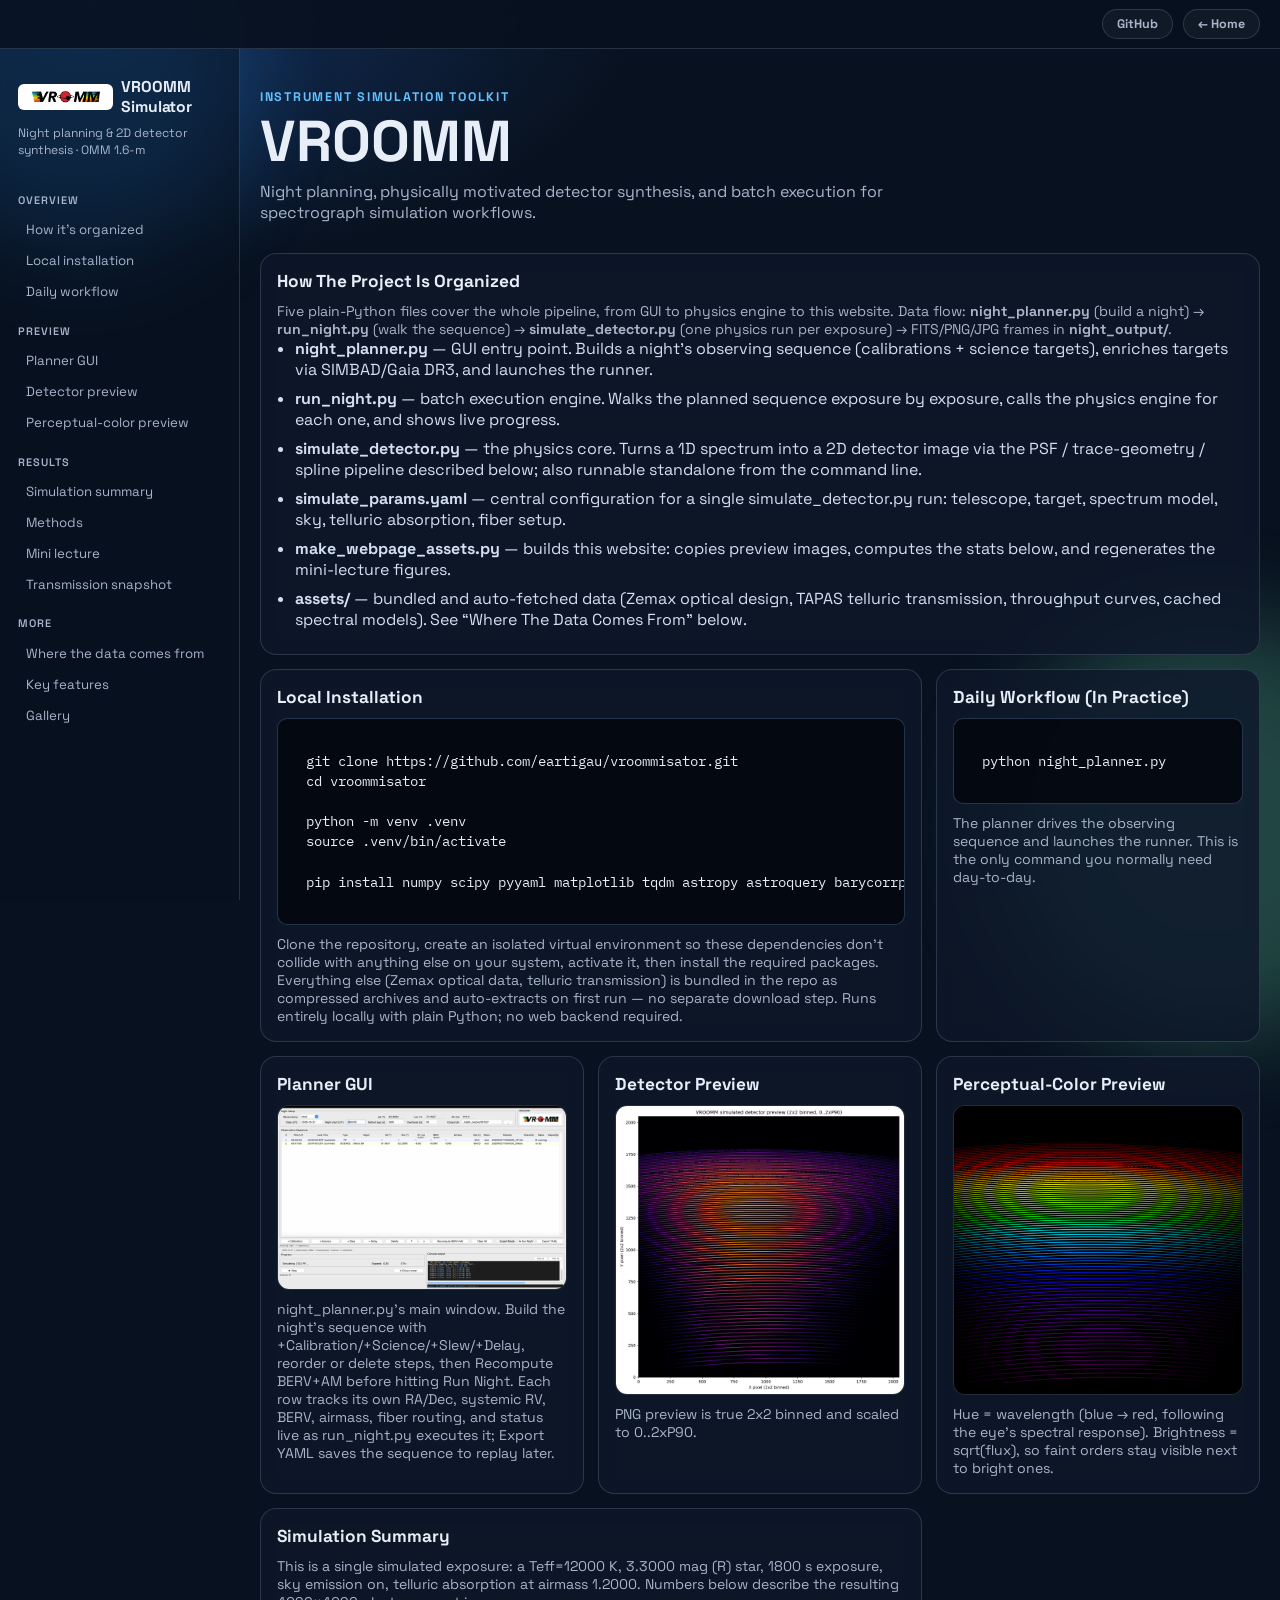
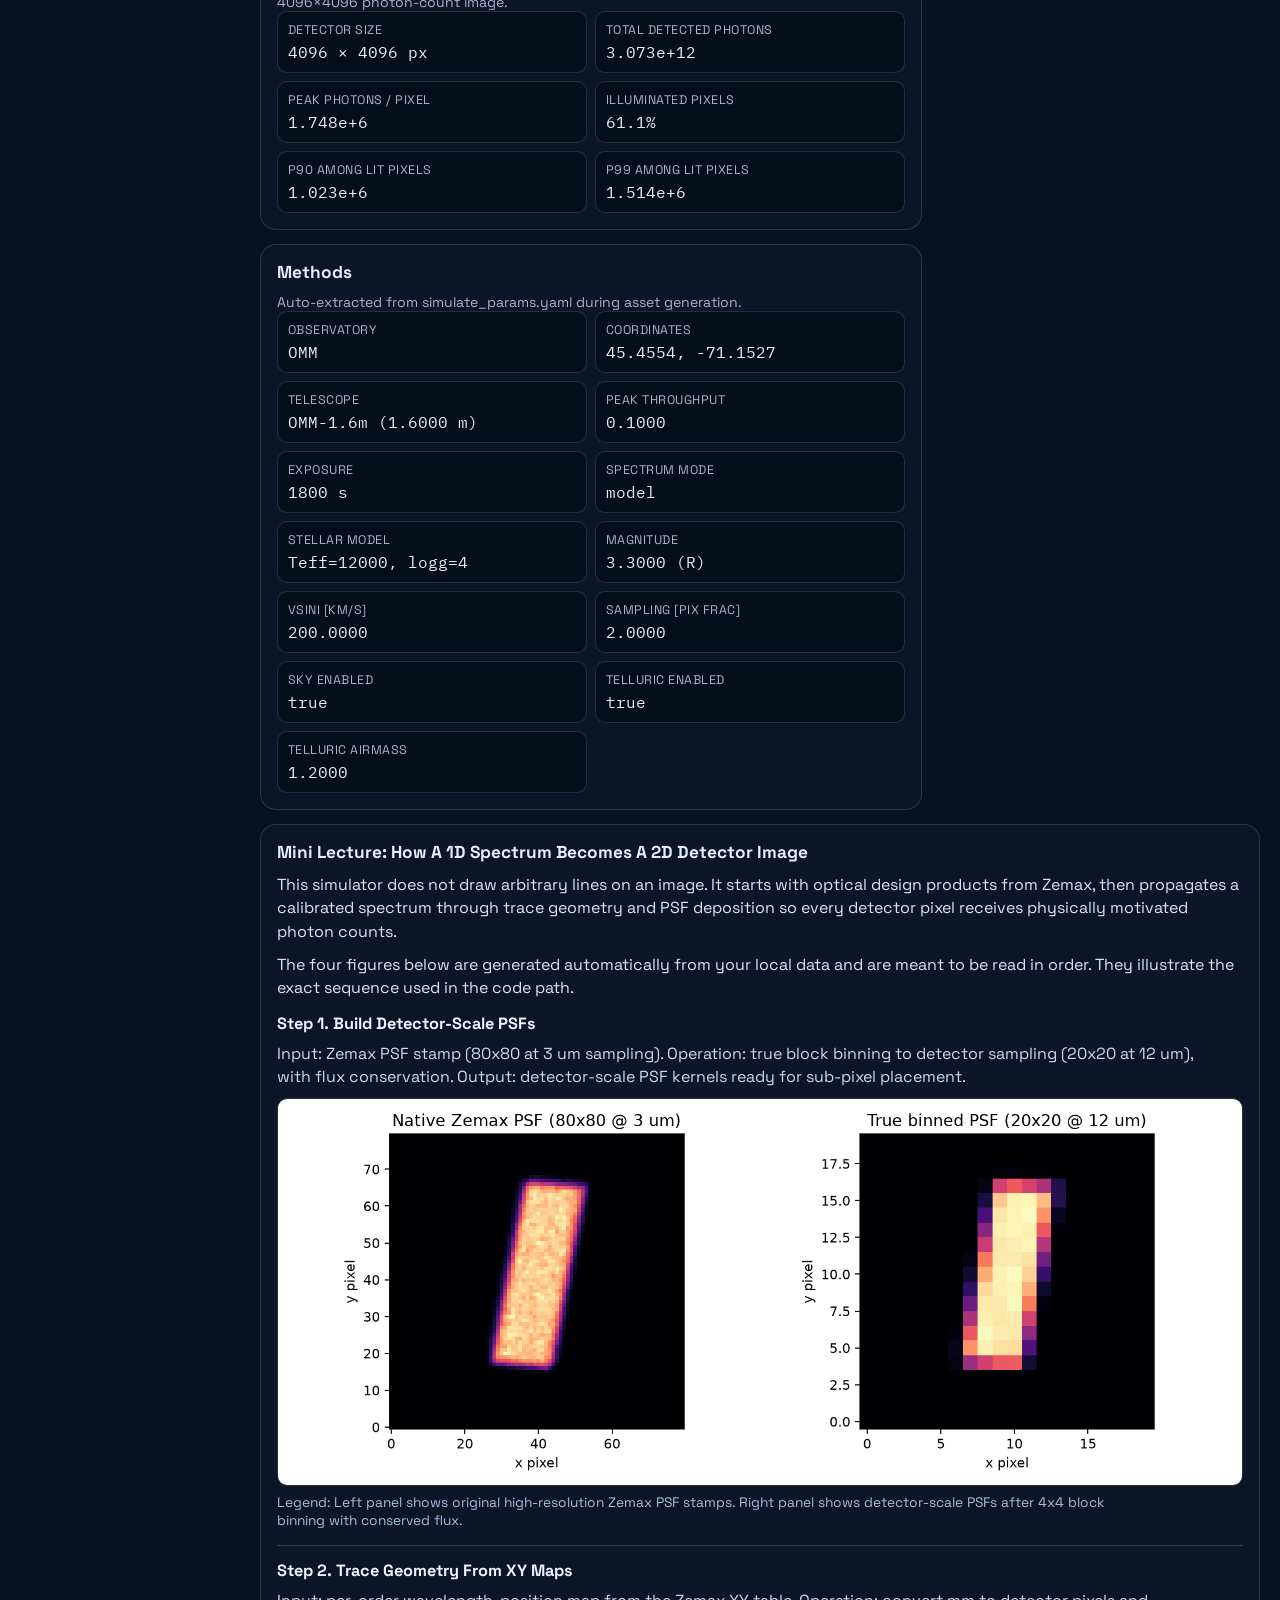
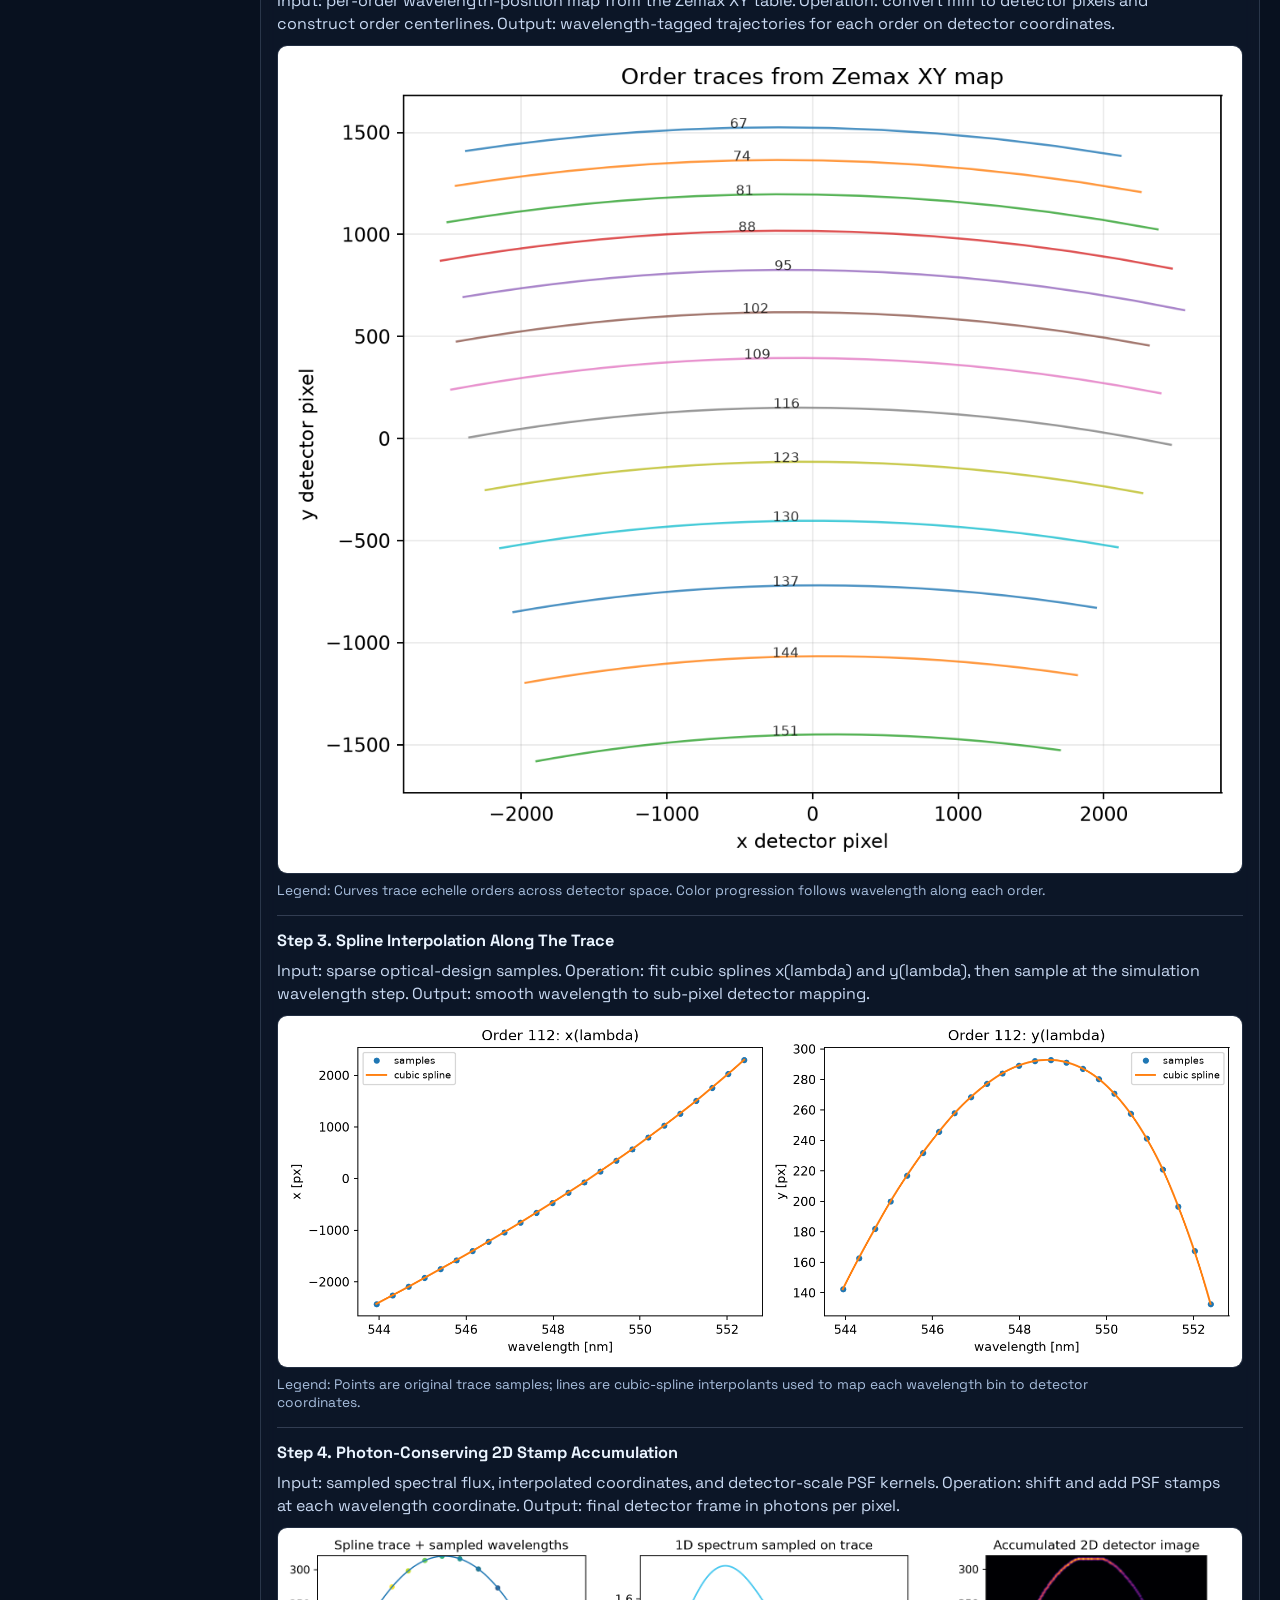
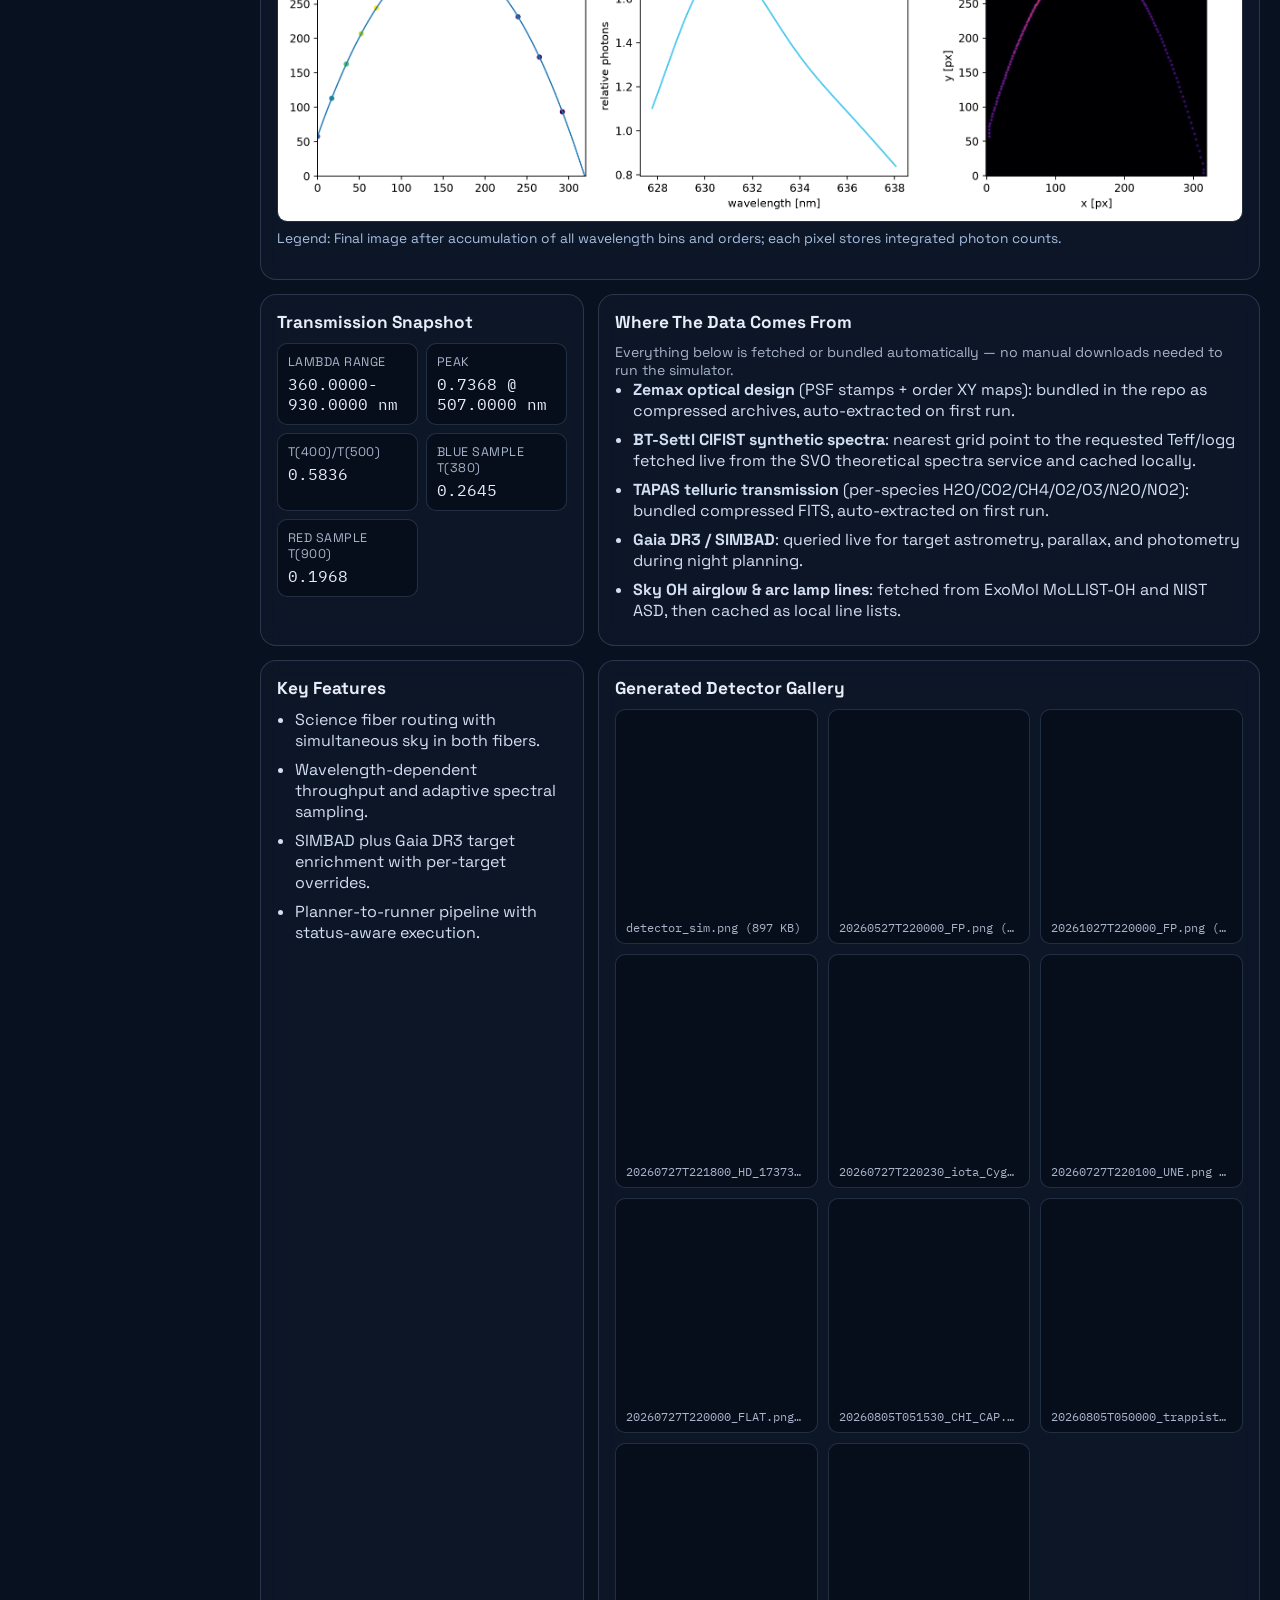
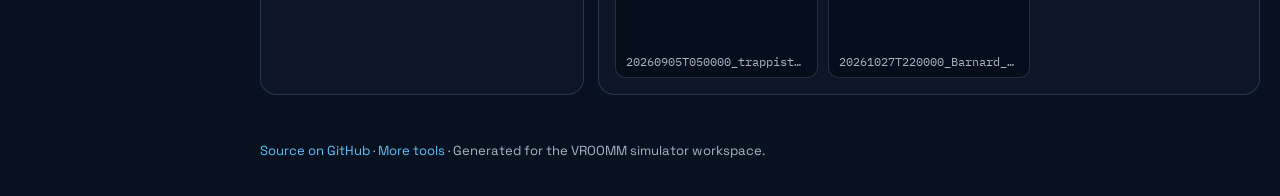
==== commit 36570407: "Switch to a sidebar layout (adopted from s1d-rama), fixed topbar Replaces the top hero banner with: " ====
--- a/docs/index.html
+++ b/docs/index.html
@@ -13,27 +13,50 @@
   <div class="bg-orb orb-a"></div>
   <div class="bg-orb orb-b"></div>
 
-  <div class="site-banner">
-    <div class="site-banner-inner">
-      <div class="site-logo-chip">
+  <div class="topbar">
+    <a href="https://github.com/eartigau/vroommisator" class="home-link" target="_blank">GitHub</a>
+    <a href="https://eartigau.github.io/" class="home-link">&larr; Home</a>
+  </div>
+
+  <div class="shell">
+    <nav class="sidebar" aria-label="Page navigation">
+      <div class="sidebar-logo">
         <img src="assets/vroomm_logo.png" alt="VROOMM logo" />
-      </div>
-      <div class="site-banner-text">
-        <h2>VROOMM Simulator</h2>
-        <p>Night planning &amp; physically motivated 2D detector synthesis &middot; OMM 1.6-m telescope</p>
-      </div>
-      <a href="https://eartigau.github.io/" class="home-link">&larr; Home</a>
-    </div>
-  </div>
-
-  <header class="hero">
-    <p class="eyebrow">Instrument Simulation Toolkit</p>
-    <h1>VROOMM</h1>
-    <p class="subtitle">Night planning, physically motivated detector synthesis, and batch execution for spectrograph simulation workflows.</p>
-  </header>
-
-  <main class="layout">
-    <section class="card span-3">
+        <span>VROOMM Simulator</span>
+      </div>
+      <div class="sidebar-sub">Night planning &amp; 2D detector synthesis &middot; OMM 1.6-m</div>
+
+      <span class="nav-label">Overview</span>
+      <a class="nav-link" href="#organization">How it's organized</a>
+      <a class="nav-link" href="#install">Local installation</a>
+      <a class="nav-link" href="#workflow">Daily workflow</a>
+
+      <span class="nav-label">Preview</span>
+      <a class="nav-link" href="#planner-gui">Planner GUI</a>
+      <a class="nav-link" href="#detector-preview">Detector preview</a>
+      <a class="nav-link" href="#color-preview">Perceptual-color preview</a>
+
+      <span class="nav-label">Results</span>
+      <a class="nav-link" href="#summary">Simulation summary</a>
+      <a class="nav-link" href="#methods">Methods</a>
+      <a class="nav-link" href="#lecture">Mini lecture</a>
+      <a class="nav-link" href="#transmission">Transmission snapshot</a>
+
+      <span class="nav-label">More</span>
+      <a class="nav-link" href="#data-sources">Where the data comes from</a>
+      <a class="nav-link" href="#features">Key features</a>
+      <a class="nav-link" href="#gallery">Gallery</a>
+    </nav>
+
+    <main class="main">
+      <header class="hero">
+        <p class="eyebrow">Instrument Simulation Toolkit</p>
+        <h1>VROOMM</h1>
+        <p class="subtitle">Night planning, physically motivated detector synthesis, and batch execution for spectrograph simulation workflows.</p>
+      </header>
+
+      <div class="layout">
+    <section id="organization" class="card span-3">
       <h2>How The Project Is Organized</h2>
       <p class="hint">
         Five plain-Python files cover the whole pipeline, from GUI to physics engine to this website.
@@ -51,7 +74,7 @@
       </ul>
     </section>
 
-    <section class="card span-2">
+    <section id="install" class="card span-2">
     <h2>Local Installation</h2>
       <div class="codeblock">
   git clone https://github.com/eartigau/vroommisator.git
@@ -70,7 +93,7 @@
     </p>
       </section>
 
-      <section class="card">
+      <section id="workflow" class="card">
     <h2>Daily Workflow (In Practice)</h2>
     <div class="codeblock">
   python night_planner.py
@@ -78,7 +101,7 @@
     <p class="hint">The planner drives the observing sequence and launches the runner. This is the only command you normally need day-to-day.</p>
     </section>
 
-    <section class="card">
+    <section id="planner-gui" class="card">
       <h2>Planner GUI</h2>
       <div class="image-frame">
         <img id="guiShot" src="assets/gui_screenshot.png" alt="Night planner screenshot" />
@@ -91,7 +114,7 @@
       </p>
     </section>
 
-    <section class="card">
+    <section id="detector-preview" class="card">
       <h2>Detector Preview</h2>
       <div class="image-frame">
         <img id="detectorPreview" src="assets/detector_sim.png" alt="Detector preview" />
@@ -99,7 +122,7 @@
       <p class="hint">PNG preview is true 2x2 binned and scaled to 0..2xP90.</p>
     </section>
 
-    <section class="card">
+    <section id="color-preview" class="card">
       <h2>Perceptual-Color Preview</h2>
       <div class="image-frame">
         <img id="detectorColorPreview" src="assets/detector_sim.jpg" alt="Perceptual-color detector preview" />
@@ -107,19 +130,19 @@
       <p class="hint">Hue = wavelength (blue &rarr; red, following the eye's spectral response). Brightness = sqrt(flux), so faint orders stay visible next to bright ones.</p>
     </section>
 
-    <section class="card span-2">
+    <section id="summary" class="card span-2">
       <h2>Simulation Summary</h2>
       <p id="statsIntro" class="hint"></p>
       <div id="statsGrid" class="stats-grid"></div>
     </section>
 
-    <section class="card span-2">
+    <section id="methods" class="card span-2">
       <h2>Methods</h2>
       <p class="hint">Auto-extracted from simulate_params.yaml during asset generation.</p>
       <div id="methodsGrid" class="stats-grid"></div>
     </section>
 
-    <section class="card span-3">
+    <section id="lecture" class="card span-3">
       <h2>Mini Lecture: How A 1D Spectrum Becomes A 2D Detector Image</h2>
       <div class="lecture">
         <p>
@@ -193,12 +216,12 @@
       </div>
     </section>
 
-    <section class="card">
+    <section id="transmission" class="card">
       <h2>Transmission Snapshot</h2>
       <div id="transmissionSummary" class="stats-grid"></div>
     </section>
 
-    <section class="card span-2">
+    <section id="data-sources" class="card span-2">
       <h2>Where The Data Comes From</h2>
       <p class="hint">Everything below is fetched or bundled automatically &mdash; no manual downloads needed to run the simulator.</p>
       <ul class="feature-list">
@@ -210,7 +233,7 @@
       </ul>
     </section>
 
-    <section class="card">
+    <section id="features" class="card">
       <h2>Key Features</h2>
       <ul class="feature-list">
         <li>Science fiber routing with simultaneous sky in both fibers.</li>
@@ -220,21 +243,23 @@
       </ul>
     </section>
 
-    <section class="card span-2">
+    <section id="gallery" class="card span-2">
       <h2>Generated Detector Gallery</h2>
       <div id="galleryGrid" class="gallery-grid"></div>
     </section>
-  </main>
-
-  <footer class="footer">
-    <p>
-      <a href="https://github.com/eartigau/vroommisator" target="_blank">Source on GitHub</a>
-      &middot;
-      <a href="https://eartigau.github.io/" target="_blank">More tools</a>
-      &middot;
-      Generated for the VROOMM simulator workspace.
-    </p>
-  </footer>
+      </div>
+
+      <footer class="footer">
+        <p>
+          <a href="https://github.com/eartigau/vroommisator" target="_blank">Source on GitHub</a>
+          &middot;
+          <a href="https://eartigau.github.io/" target="_blank">More tools</a>
+          &middot;
+          Generated for the VROOMM simulator workspace.
+        </p>
+      </footer>
+    </main>
+  </div>
 
   <div id="lightbox" class="lightbox" hidden>
     <button id="lightboxClose" class="lightbox-close" aria-label="Close" type="button">&times;</button>
--- a/docs/styles.css
+++ b/docs/styles.css
@@ -6,6 +6,7 @@
   --muted: #a8b4ca;
   --accent: #62c2ff;
   --line: rgba(200, 220, 255, 0.16);
+  --topbar-h: 49px;
 }
 
 * {
@@ -55,80 +56,123 @@
   bottom: -140px;
 }
 
-.site-banner {
-  background: linear-gradient(135deg, #0d1a2e 0%, #1c3a5e 100%);
-  box-shadow: 0 2px 10px rgba(0, 0, 0, 0.35);
-  position: relative;
-}
-
-.site-banner-inner {
-  max-width: 1180px;
-  margin: 0 auto;
-  padding: 14px 20px;
+.topbar {
+  position: sticky;
+  top: 0;
+  z-index: 20;
+  display: flex;
+  justify-content: flex-end;
+  align-items: center;
+  gap: 10px;
+  height: var(--topbar-h);
+  padding: 0 20px;
+  background: rgba(8, 17, 31, 0.92);
+  backdrop-filter: blur(8px);
+  border-bottom: 1px solid var(--line);
+}
+
+.shell {
+  display: grid;
+  grid-template-columns: 240px 1fr;
+  min-height: calc(100vh - var(--topbar-h));
+}
+
+.sidebar {
+  position: sticky;
+  top: var(--topbar-h);
+  height: calc(100vh - var(--topbar-h));
+  overflow-y: auto;
+  background: rgba(8, 17, 31, 0.55);
+  border-right: 1px solid var(--line);
+  padding: 1.75rem 1.1rem;
+  display: flex;
+  flex-direction: column;
+  gap: 0.3rem;
+}
+
+.sidebar-logo {
   display: flex;
   align-items: center;
-  gap: 16px;
-}
-
-.site-logo-chip {
-  background: #fff;
-  border-radius: 8px;
-  padding: 4px 8px;
-  display: inline-flex;
-  align-items: center;
-  flex-shrink: 0;
-  box-shadow: 0 1px 4px rgba(0, 0, 0, 0.3);
-}
-
-.site-logo-chip img {
-  height: 32px;
+  gap: 0.5rem;
+  margin-bottom: 0.2rem;
+}
+
+.sidebar-logo img {
+  height: 26px;
   width: auto;
   display: block;
-}
-
-.site-banner-text {
-  flex: 1;
-  min-width: 0;
-}
-
-.site-banner-text h2 {
-  margin: 0;
-  font-size: 1.05rem;
-  color: #fff;
-}
-
-.site-banner-text p {
-  margin: 2px 0 0;
-  font-size: 0.78rem;
-  color: rgba(232, 238, 248, 0.7);
-  white-space: nowrap;
-  overflow: hidden;
-  text-overflow: ellipsis;
+  background: #fff;
+  border-radius: 6px;
+  padding: 3px 6px;
+}
+
+.sidebar-logo span {
+  font-size: 0.98rem;
+  font-weight: 700;
+  color: var(--text);
+  letter-spacing: -0.01em;
+}
+
+.sidebar-sub {
+  font-size: 0.76rem;
+  color: var(--muted);
+  margin-bottom: 0.9rem;
+  line-height: 1.4;
 }
 
 .home-link {
   display: inline-block;
-  flex-shrink: 0;
+  width: fit-content;
   font-size: 0.78rem;
   font-weight: 700;
-  color: rgba(232, 238, 248, 0.85);
+  color: var(--muted);
   text-decoration: none;
   padding: 6px 14px;
   border-radius: 999px;
-  border: 1px solid rgba(232, 238, 248, 0.25);
+  border: 1px solid var(--line);
+  background: rgba(255, 255, 255, 0.04);
+}
+
+.home-link:hover {
+  color: var(--accent);
+  border-color: rgba(98, 194, 255, 0.4);
+  text-decoration: none;
+}
+
+.nav-label {
+  font-size: 0.68rem;
+  font-weight: 600;
+  text-transform: uppercase;
+  letter-spacing: 0.1em;
+  color: var(--muted);
+  margin: 0.9rem 0 0.35rem;
+}
+
+.nav-link {
+  display: block;
+  font-size: 0.83rem;
+  color: var(--muted);
+  padding: 0.28rem 0.5rem;
+  border-radius: 6px;
+  text-decoration: none;
+  transition: background 0.15s, color 0.15s;
+}
+
+.nav-link:hover {
   background: rgba(255, 255, 255, 0.06);
-}
-
-.home-link:hover {
-  color: #fff;
-  border-color: rgba(255, 255, 255, 0.5);
+  color: var(--text);
   text-decoration: none;
 }
 
+.main {
+  min-width: 0;
+  max-width: 1200px;
+  width: 100%;
+  margin: 0 auto;
+}
+
 .hero {
-  max-width: 1180px;
-  margin: 0 auto;
-  padding: 44px 20px 22px;
+  padding: 2.5rem 20px 22px;
 }
 
 .eyebrow {
@@ -154,8 +198,6 @@
 }
 
 .layout {
-  max-width: 1180px;
-  margin: 0 auto;
   padding: 8px 20px 28px;
   display: grid;
   grid-template-columns: repeat(3, minmax(0, 1fr));
@@ -423,8 +465,6 @@
 }
 
 .footer {
-  max-width: 1180px;
-  margin: 0 auto;
   padding: 6px 20px 24px;
   color: var(--muted);
   font-size: 0.82rem;
@@ -444,7 +484,15 @@
   }
 }
 
-@media (max-width: 720px) {
+@media (max-width: 760px) {
+  .shell {
+    grid-template-columns: 1fr;
+  }
+
+  .sidebar {
+    display: none;
+  }
+
   .layout {
     grid-template-columns: 1fr;
   }
@@ -468,8 +516,4 @@
   .lecture-figure img {
     width: 100%;
   }
-
-  .site-banner-text p {
-    display: none;
-  }
-}
+}
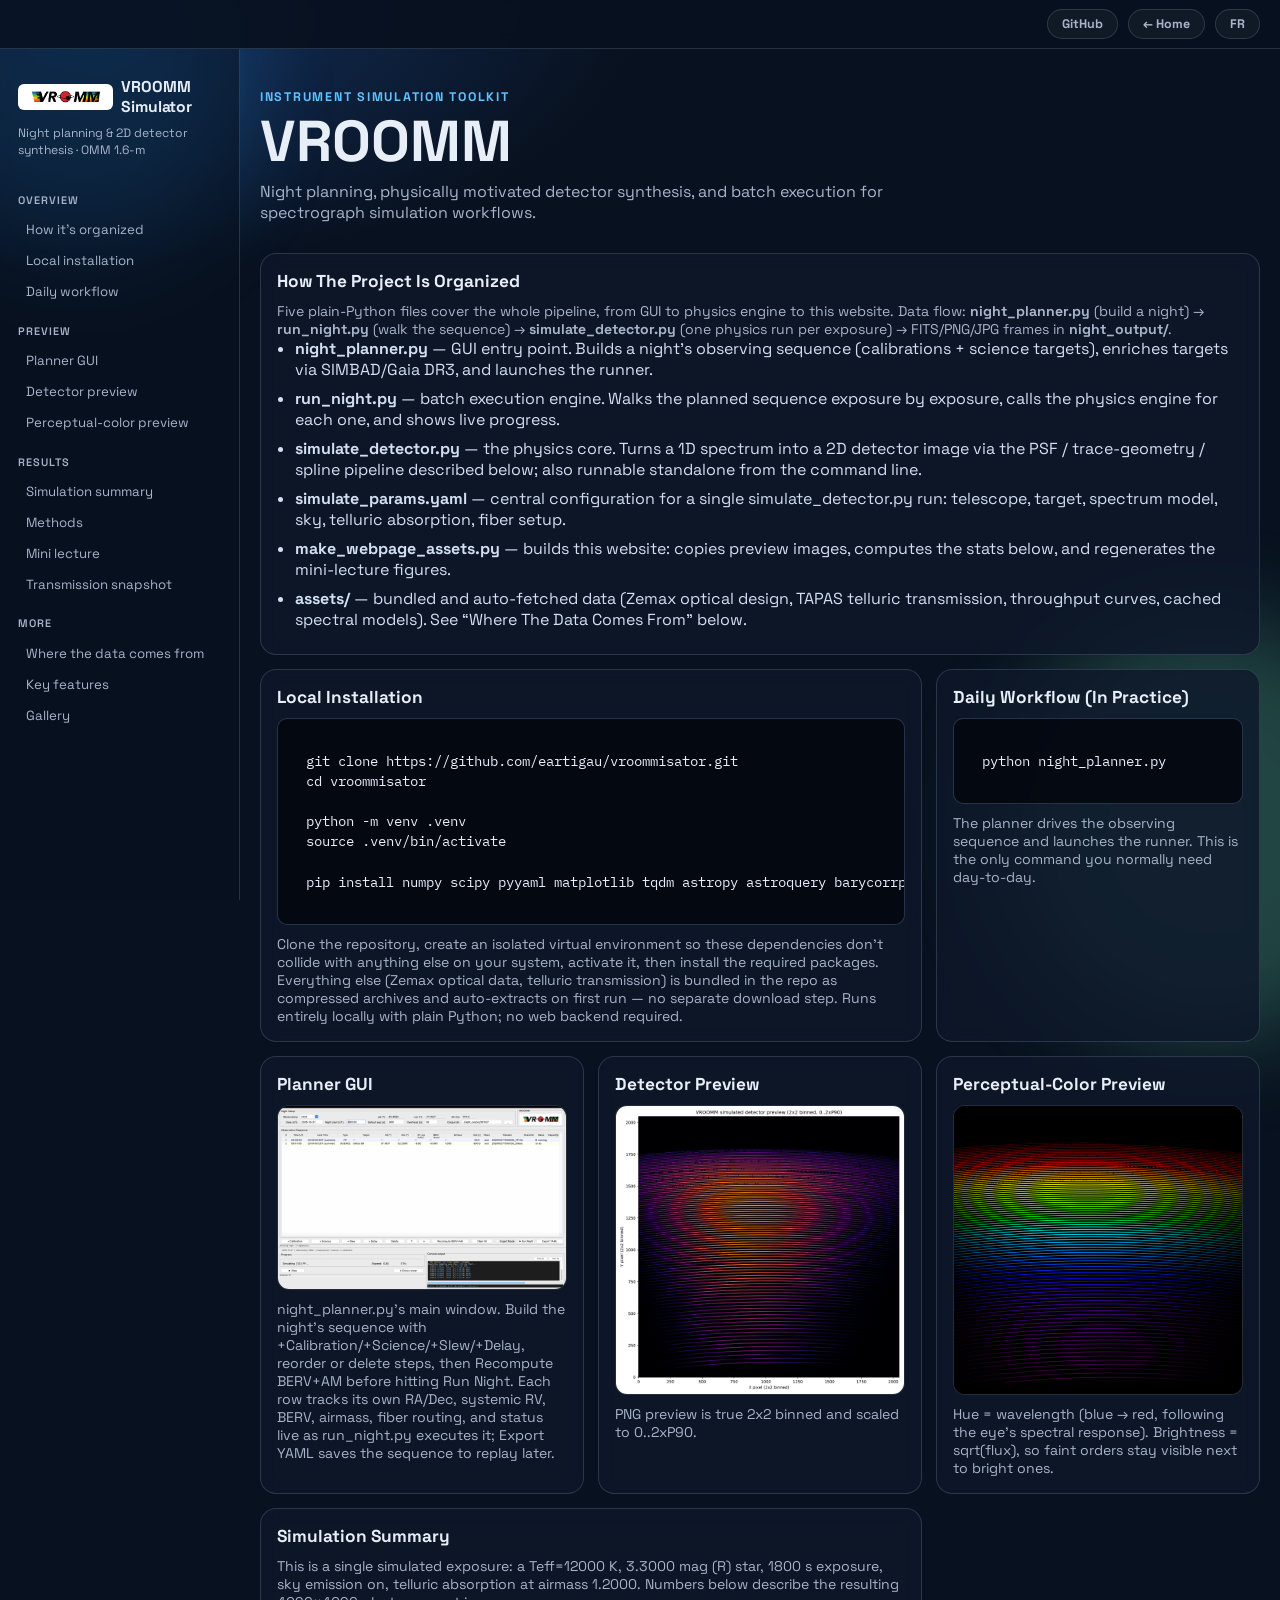
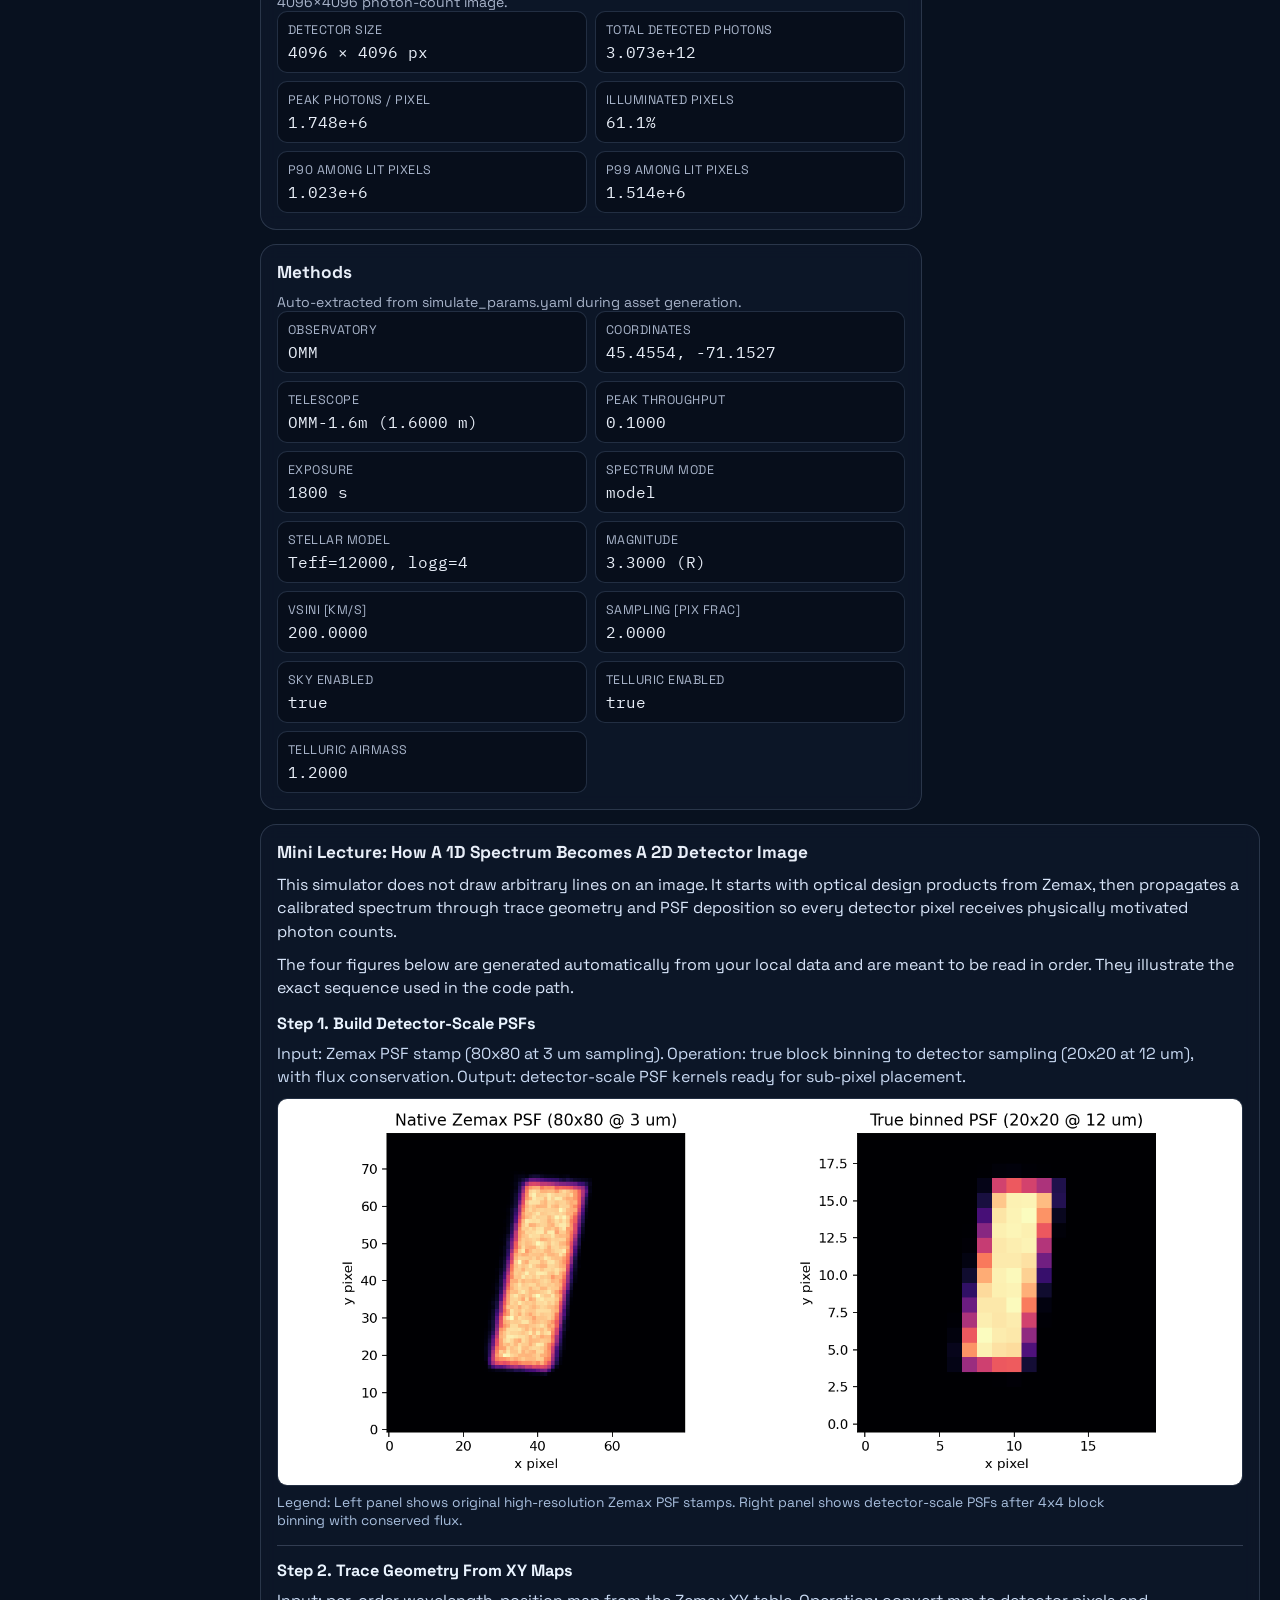
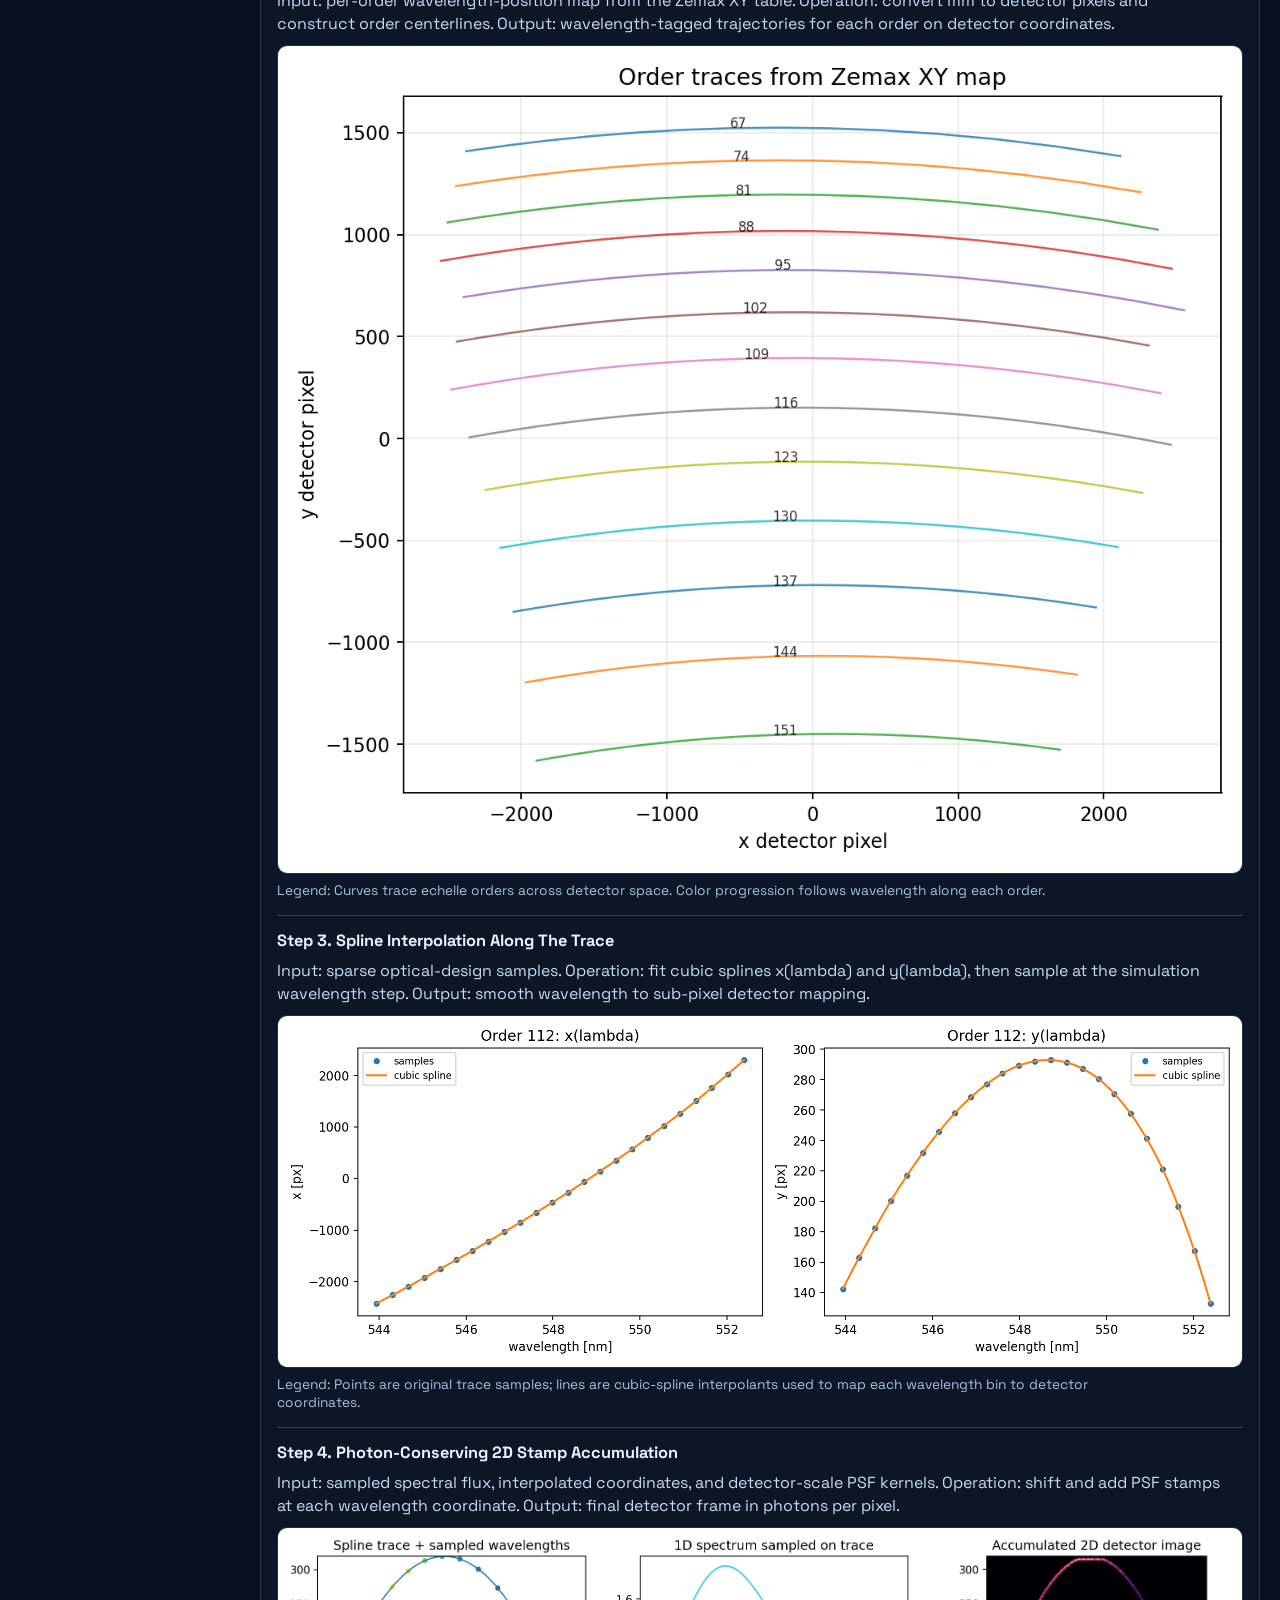
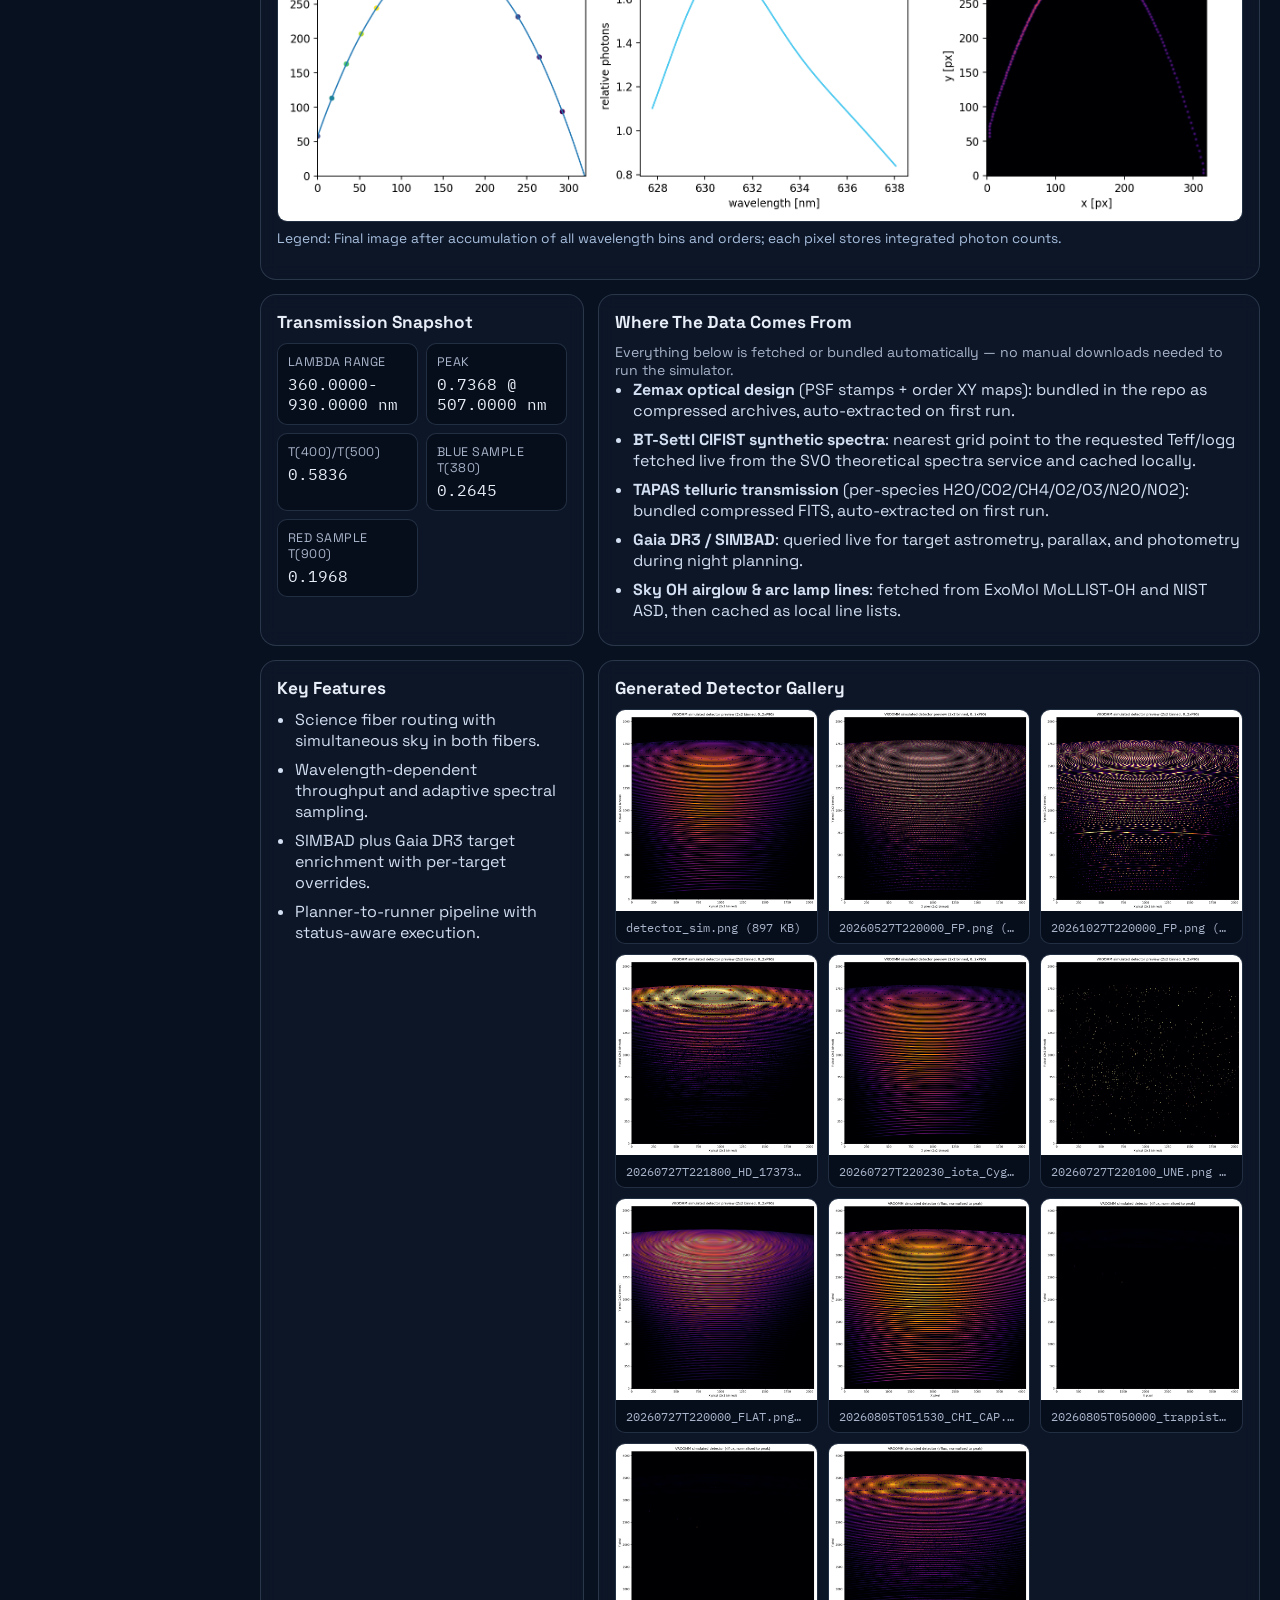
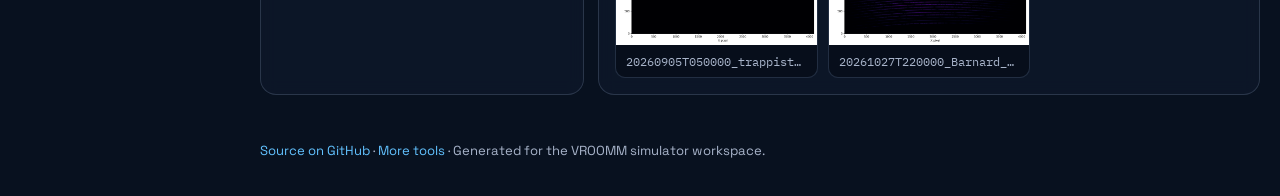
==== commit a2f4c0c8: "Add EN/FR toggle with browser-language detection to the VROOMM site Matches the bilingual pattern us" ====
--- a/docs/index.html
+++ b/docs/index.html
@@ -4,6 +4,35 @@
   <meta charset="utf-8" />
   <meta name="viewport" content="width=device-width, initial-scale=1" />
   <title>VROOMM Simulator Documentation</title>
+  <script>
+    (function () {
+      var stored = null;
+      try { stored = localStorage.getItem('vroommisator_lang'); } catch (e) {}
+      var lang = stored || (navigator.language || 'en').toLowerCase();
+      var html = document.documentElement;
+      if (lang.indexOf('fr') === 0) {
+        html.lang = 'fr';
+        html.classList.add('lang-fr');
+      } else {
+        html.lang = 'en';
+        html.classList.add('lang-en');
+      }
+    })();
+    function toggleLang() {
+      var html = document.documentElement;
+      var next = html.classList.contains('lang-fr') ? 'en' : 'fr';
+      html.classList.remove('lang-en', 'lang-fr');
+      html.classList.add('lang-' + next);
+      html.lang = next;
+      try { localStorage.setItem('vroommisator_lang', next); } catch (e) {}
+      document.getElementById('langBtn').textContent = next === 'fr' ? 'EN' : 'FR';
+      if (window.renderManifest) { window.renderManifest(); }
+    }
+    document.addEventListener('DOMContentLoaded', function () {
+      document.getElementById('langBtn').textContent =
+        document.documentElement.classList.contains('lang-fr') ? 'EN' : 'FR';
+    });
+  </script>
   <link rel="preconnect" href="https://fonts.googleapis.com">
   <link rel="preconnect" href="https://fonts.gstatic.com" crossorigin>
   <link href="https://fonts.googleapis.com/css2?family=Space+Grotesk:wght@400;500;700&family=IBM+Plex+Mono:wght@400;500&display=swap" rel="stylesheet">
@@ -15,7 +44,8 @@
 
   <div class="topbar">
     <a href="https://github.com/eartigau/vroommisator" class="home-link" target="_blank">GitHub</a>
-    <a href="https://eartigau.github.io/" class="home-link">&larr; Home</a>
+    <a href="https://eartigau.github.io/#outils" class="home-link">&larr; Home</a>
+    <button id="langBtn" class="home-link" type="button" onclick="toggleLang()">FR</button>
   </div>
 
   <div class="shell">
@@ -24,58 +54,85 @@
         <img src="assets/vroomm_logo.png" alt="VROOMM logo" />
         <span>VROOMM Simulator</span>
       </div>
-      <div class="sidebar-sub">Night planning &amp; 2D detector synthesis &middot; OMM 1.6-m</div>
-
-      <span class="nav-label">Overview</span>
-      <a class="nav-link" href="#organization">How it's organized</a>
-      <a class="nav-link" href="#install">Local installation</a>
-      <a class="nav-link" href="#workflow">Daily workflow</a>
-
-      <span class="nav-label">Preview</span>
-      <a class="nav-link" href="#planner-gui">Planner GUI</a>
-      <a class="nav-link" href="#detector-preview">Detector preview</a>
-      <a class="nav-link" href="#color-preview">Perceptual-color preview</a>
-
-      <span class="nav-label">Results</span>
-      <a class="nav-link" href="#summary">Simulation summary</a>
-      <a class="nav-link" href="#methods">Methods</a>
-      <a class="nav-link" href="#lecture">Mini lecture</a>
-      <a class="nav-link" href="#transmission">Transmission snapshot</a>
-
-      <span class="nav-label">More</span>
-      <a class="nav-link" href="#data-sources">Where the data comes from</a>
-      <a class="nav-link" href="#features">Key features</a>
-      <a class="nav-link" href="#gallery">Gallery</a>
+      <div class="sidebar-sub">
+        <span class="en">Night planning &amp; 2D detector synthesis &middot; OMM 1.6-m</span>
+        <span class="fr">Planification de nuit et synth&egrave;se d'image 2D &middot; OMM 1,6&nbsp;m</span>
+      </div>
+
+      <span class="nav-label en">Overview</span>
+      <span class="nav-label fr">Aper&ccedil;u</span>
+      <a class="nav-link" href="#organization"><span class="en">How it's organized</span><span class="fr">Organisation du projet</span></a>
+      <a class="nav-link" href="#install"><span class="en">Local installation</span><span class="fr">Installation locale</span></a>
+      <a class="nav-link" href="#workflow"><span class="en">Daily workflow</span><span class="fr">Utilisation quotidienne</span></a>
+
+      <span class="nav-label en">Preview</span>
+      <span class="nav-label fr">Visualisation</span>
+      <a class="nav-link" href="#planner-gui"><span class="en">Planner GUI</span><span class="fr">Interface du planificateur</span></a>
+      <a class="nav-link" href="#detector-preview"><span class="en">Detector preview</span><span class="fr">Aper&ccedil;u d&eacute;tecteur</span></a>
+      <a class="nav-link" href="#color-preview"><span class="en">Perceptual-color preview</span><span class="fr">Aper&ccedil;u en couleurs perceptuelles</span></a>
+
+      <span class="nav-label en">Results</span>
+      <span class="nav-label fr">R&eacute;sultats</span>
+      <a class="nav-link" href="#summary"><span class="en">Simulation summary</span><span class="fr">R&eacute;sum&eacute; de la simulation</span></a>
+      <a class="nav-link" href="#methods"><span class="en">Methods</span><span class="fr">M&eacute;thodes</span></a>
+      <a class="nav-link" href="#lecture"><span class="en">Mini lecture</span><span class="fr">Mini-cours</span></a>
+      <a class="nav-link" href="#transmission"><span class="en">Transmission snapshot</span><span class="fr">Aper&ccedil;u de la transmission</span></a>
+
+      <span class="nav-label en">More</span>
+      <span class="nav-label fr">Plus</span>
+      <a class="nav-link" href="#data-sources"><span class="en">Where the data comes from</span><span class="fr">Origine des donn&eacute;es</span></a>
+      <a class="nav-link" href="#features"><span class="en">Key features</span><span class="fr">Fonctionnalit&eacute;s cl&eacute;s</span></a>
+      <a class="nav-link" href="#gallery"><span class="en">Gallery</span><span class="fr">Galerie</span></a>
     </nav>
 
     <main class="main">
       <header class="hero">
-        <p class="eyebrow">Instrument Simulation Toolkit</p>
+        <p class="eyebrow">
+          <span class="en">Instrument Simulation Toolkit</span>
+          <span class="fr">Bo&icirc;te &agrave; outils de simulation d'instrument</span>
+        </p>
         <h1>VROOMM</h1>
-        <p class="subtitle">Night planning, physically motivated detector synthesis, and batch execution for spectrograph simulation workflows.</p>
+        <p class="subtitle">
+          <span class="en">Night planning, physically motivated detector synthesis, and batch execution for spectrograph simulation workflows.</span>
+          <span class="fr">Planification de nuit, synth&egrave;se physique du d&eacute;tecteur et ex&eacute;cution par lots pour les flux de travail de simulation de spectrographe.</span>
+        </p>
       </header>
 
       <div class="layout">
     <section id="organization" class="card span-3">
-      <h2>How The Project Is Organized</h2>
+      <h2><span class="en">How The Project Is Organized</span><span class="fr">Comment le projet est organis&eacute;</span></h2>
       <p class="hint">
-        Five plain-Python files cover the whole pipeline, from GUI to physics engine to this website.
-        Data flow: <strong>night_planner.py</strong> (build a night) &rarr; <strong>run_night.py</strong>
-        (walk the sequence) &rarr; <strong>simulate_detector.py</strong> (one physics run per exposure)
-        &rarr; FITS/PNG/JPG frames in <strong>night_output/</strong>.
+        <span class="en">
+          Five plain-Python files cover the whole pipeline, from GUI to physics engine to this website.
+          Data flow: <strong>night_planner.py</strong> (build a night) &rarr; <strong>run_night.py</strong>
+          (walk the sequence) &rarr; <strong>simulate_detector.py</strong> (one physics run per exposure)
+          &rarr; FITS/PNG/JPG frames in <strong>night_output/</strong>.
+        </span>
+        <span class="fr">
+          Cinq fichiers Python couvrent tout le pipeline, de l'interface graphique au moteur physique jusqu'&agrave; ce site.
+          Flux de donn&eacute;es&nbsp;: <strong>night_planner.py</strong> (construire une nuit) &rarr; <strong>run_night.py</strong>
+          (parcourir la s&eacute;quence) &rarr; <strong>simulate_detector.py</strong> (une ex&eacute;cution physique par pose)
+          &rarr; images FITS/PNG/JPG dans <strong>night_output/</strong>.
+        </span>
       </p>
       <ul class="feature-list">
-        <li><strong>night_planner.py</strong> &mdash; GUI entry point. Builds a night's observing sequence (calibrations + science targets), enriches targets via SIMBAD/Gaia DR3, and launches the runner.</li>
-        <li><strong>run_night.py</strong> &mdash; batch execution engine. Walks the planned sequence exposure by exposure, calls the physics engine for each one, and shows live progress.</li>
-        <li><strong>simulate_detector.py</strong> &mdash; the physics core. Turns a 1D spectrum into a 2D detector image via the PSF / trace-geometry / spline pipeline described below; also runnable standalone from the command line.</li>
-        <li><strong>simulate_params.yaml</strong> &mdash; central configuration for a single simulate_detector.py run: telescope, target, spectrum model, sky, telluric absorption, fiber setup.</li>
-        <li><strong>make_webpage_assets.py</strong> &mdash; builds this website: copies preview images, computes the stats below, and regenerates the mini-lecture figures.</li>
-        <li><strong>assets/</strong> &mdash; bundled and auto-fetched data (Zemax optical design, TAPAS telluric transmission, throughput curves, cached spectral models). See &ldquo;Where The Data Comes From&rdquo; below.</li>
+        <li class="en"><strong>night_planner.py</strong> &mdash; GUI entry point. Builds a night's observing sequence (calibrations + science targets), enriches targets via SIMBAD/Gaia DR3, and launches the runner.</li>
+        <li class="fr"><strong>night_planner.py</strong> &mdash; point d'entr&eacute;e de l'interface graphique. Construit la s&eacute;quence d'observation d'une nuit (calibrations + cibles scientifiques), enrichit les cibles via SIMBAD/Gaia DR3, et lance l'ex&eacute;cuteur.</li>
+        <li class="en"><strong>run_night.py</strong> &mdash; batch execution engine. Walks the planned sequence exposure by exposure, calls the physics engine for each one, and shows live progress.</li>
+        <li class="fr"><strong>run_night.py</strong> &mdash; moteur d'ex&eacute;cution par lots. Parcourt la s&eacute;quence planifi&eacute;e pose par pose, appelle le moteur physique pour chacune, et affiche la progression en direct.</li>
+        <li class="en"><strong>simulate_detector.py</strong> &mdash; the physics core. Turns a 1D spectrum into a 2D detector image via the PSF / trace-geometry / spline pipeline described below; also runnable standalone from the command line.</li>
+        <li class="fr"><strong>simulate_detector.py</strong> &mdash; le c&oelig;ur physique. Transforme un spectre 1D en image de d&eacute;tecteur 2D via le pipeline PSF / g&eacute;om&eacute;trie de trace / spline d&eacute;crit plus bas&nbsp;; peut aussi &ecirc;tre ex&eacute;cut&eacute; seul en ligne de commande.</li>
+        <li class="en"><strong>simulate_params.yaml</strong> &mdash; central configuration for a single simulate_detector.py run: telescope, target, spectrum model, sky, telluric absorption, fiber setup.</li>
+        <li class="fr"><strong>simulate_params.yaml</strong> &mdash; configuration centrale pour une ex&eacute;cution de simulate_detector.py&nbsp;: t&eacute;lescope, cible, mod&egrave;le spectral, ciel, absorption tellurique, configuration de fibre.</li>
+        <li class="en"><strong>make_webpage_assets.py</strong> &mdash; builds this website: copies preview images, computes the stats below, and regenerates the mini-lecture figures.</li>
+        <li class="fr"><strong>make_webpage_assets.py</strong> &mdash; construit ce site&nbsp;: copie les images d'aper&ccedil;u, calcule les statistiques ci-dessous, et r&eacute;g&eacute;n&egrave;re les figures du mini-cours.</li>
+        <li class="en"><strong>assets/</strong> &mdash; bundled and auto-fetched data (Zemax optical design, TAPAS telluric transmission, throughput curves, cached spectral models). See &ldquo;Where The Data Comes From&rdquo; below.</li>
+        <li class="fr"><strong>assets/</strong> &mdash; donn&eacute;es group&eacute;es et r&eacute;cup&eacute;r&eacute;es automatiquement (conception optique Zemax, transmission tellurique TAPAS, courbes de transmission, mod&egrave;les spectraux en cache). Voir &laquo;&nbsp;Origine des donn&eacute;es&nbsp;&raquo; plus bas.</li>
       </ul>
     </section>
 
     <section id="install" class="card span-2">
-    <h2>Local Installation</h2>
+    <h2><span class="en">Local Installation</span><span class="fr">Installation locale</span></h2>
       <div class="codeblock">
   git clone https://github.com/eartigau/vroommisator.git
   cd vroommisator
@@ -86,130 +143,222 @@
   pip install numpy scipy pyyaml matplotlib tqdm astropy astroquery barycorrpy pillow
       </div>
     <p class="hint">
-      Clone the repository, create an isolated virtual environment so these dependencies don't collide with
-      anything else on your system, activate it, then install the required packages. Everything else (Zemax
-      optical data, telluric transmission) is bundled in the repo as compressed archives and auto-extracts on
-      first run &mdash; no separate download step. Runs entirely locally with plain Python; no web backend required.
+      <span class="en">
+        Clone the repository, create an isolated virtual environment so these dependencies don't collide with
+        anything else on your system, activate it, then install the required packages. Everything else (Zemax
+        optical data, telluric transmission) is bundled in the repo as compressed archives and auto-extracts on
+        first run &mdash; no separate download step. Runs entirely locally with plain Python; no web backend required.
+      </span>
+      <span class="fr">
+        Clonez le d&eacute;p&ocirc;t, cr&eacute;ez un environnement virtuel isol&eacute; pour que ces d&eacute;pendances n'entrent pas en conflit
+        avec le reste de votre syst&egrave;me, activez-le, puis installez les paquets requis. Tout le reste (donn&eacute;es
+        optiques Zemax, transmission tellurique) est fourni dans le d&eacute;p&ocirc;t sous forme d'archives compress&eacute;es et
+        s'extrait automatiquement au premier lancement &mdash; aucun t&eacute;l&eacute;chargement s&eacute;par&eacute;. Fonctionne enti&egrave;rement en
+        local avec du Python pur&nbsp;; aucun serveur web requis.
+      </span>
     </p>
       </section>
 
       <section id="workflow" class="card">
-    <h2>Daily Workflow (In Practice)</h2>
+    <h2><span class="en">Daily Workflow (In Practice)</span><span class="fr">Utilisation quotidienne (en pratique)</span></h2>
     <div class="codeblock">
   python night_planner.py
     </div>
-    <p class="hint">The planner drives the observing sequence and launches the runner. This is the only command you normally need day-to-day.</p>
+    <p class="hint">
+      <span class="en">The planner drives the observing sequence and launches the runner. This is the only command you normally need day-to-day.</span>
+      <span class="fr">Le planificateur pilote la s&eacute;quence d'observation et lance l'ex&eacute;cuteur. C'est normalement la seule commande dont vous avez besoin au quotidien.</span>
+    </p>
     </section>
 
     <section id="planner-gui" class="card">
-      <h2>Planner GUI</h2>
+      <h2><span class="en">Planner GUI</span><span class="fr">Interface du planificateur</span></h2>
       <div class="image-frame">
         <img id="guiShot" src="assets/gui_screenshot.png" alt="Night planner screenshot" />
       </div>
       <p id="guiShotHint" class="hint">
-        night_planner.py's main window. Build the night's sequence with +Calibration/+Science/+Slew/+Delay,
-        reorder or delete steps, then Recompute BERV+AM before hitting Run Night. Each row tracks its own
-        RA/Dec, systemic RV, BERV, airmass, fiber routing, and status live as run_night.py executes it;
-        Export YAML saves the sequence to replay later.
+        <span class="en">
+          night_planner.py's main window. Build the night's sequence with +Calibration/+Science/+Slew/+Delay,
+          reorder or delete steps, then Recompute BERV+AM before hitting Run Night. Each row tracks its own
+          RA/Dec, systemic RV, BERV, airmass, fiber routing, and status live as run_night.py executes it;
+          Export YAML saves the sequence to replay later.
+        </span>
+        <span class="fr">
+          La fen&ecirc;tre principale de night_planner.py. Construisez la s&eacute;quence de la nuit avec
+          +Calibration/+Science/+Slew/+Delay, r&eacute;ordonnez ou supprimez des &eacute;tapes, puis Recompute BERV+AM avant
+          de lancer Run Night. Chaque ligne suit sa propre RA/Dec, RV syst&eacute;mique, BERV, masse d'air, routage de
+          fibre, et son statut en direct pendant l'ex&eacute;cution par run_night.py&nbsp;; Export YAML enregistre la
+          s&eacute;quence pour la rejouer plus tard.
+        </span>
       </p>
     </section>
 
     <section id="detector-preview" class="card">
-      <h2>Detector Preview</h2>
+      <h2><span class="en">Detector Preview</span><span class="fr">Aper&ccedil;u d&eacute;tecteur</span></h2>
       <div class="image-frame">
         <img id="detectorPreview" src="assets/detector_sim.png" alt="Detector preview" />
       </div>
-      <p class="hint">PNG preview is true 2x2 binned and scaled to 0..2xP90.</p>
+      <p class="hint">
+        <span class="en">PNG preview is true 2x2 binned and scaled to 0..2xP90.</span>
+        <span class="fr">L'aper&ccedil;u PNG est un vrai binning 2x2, mis &agrave; l'&eacute;chelle de 0 &agrave; 2&times;P90.</span>
+      </p>
     </section>
 
     <section id="color-preview" class="card">
-      <h2>Perceptual-Color Preview</h2>
+      <h2><span class="en">Perceptual-Color Preview</span><span class="fr">Aper&ccedil;u en couleurs perceptuelles</span></h2>
       <div class="image-frame">
         <img id="detectorColorPreview" src="assets/detector_sim.jpg" alt="Perceptual-color detector preview" />
       </div>
-      <p class="hint">Hue = wavelength (blue &rarr; red, following the eye's spectral response). Brightness = sqrt(flux), so faint orders stay visible next to bright ones.</p>
+      <p class="hint">
+        <span class="en">Hue = wavelength (blue &rarr; red, following the eye's spectral response). Brightness = sqrt(flux), so faint orders stay visible next to bright ones.</span>
+        <span class="fr">Teinte = longueur d'onde (bleu &rarr; rouge, selon la r&eacute;ponse spectrale de l'&oelig;il). Luminosit&eacute; = &radic;flux, pour que les ordres faibles restent visibles &agrave; c&ocirc;t&eacute; des plus brillants.</span>
+      </p>
     </section>
 
     <section id="summary" class="card span-2">
-      <h2>Simulation Summary</h2>
+      <h2><span class="en">Simulation Summary</span><span class="fr">R&eacute;sum&eacute; de la simulation</span></h2>
       <p id="statsIntro" class="hint"></p>
       <div id="statsGrid" class="stats-grid"></div>
     </section>
 
     <section id="methods" class="card span-2">
-      <h2>Methods</h2>
-      <p class="hint">Auto-extracted from simulate_params.yaml during asset generation.</p>
+      <h2><span class="en">Methods</span><span class="fr">M&eacute;thodes</span></h2>
+      <p class="hint">
+        <span class="en">Auto-extracted from simulate_params.yaml during asset generation.</span>
+        <span class="fr">Extrait automatiquement de simulate_params.yaml lors de la g&eacute;n&eacute;ration des ressources.</span>
+      </p>
       <div id="methodsGrid" class="stats-grid"></div>
     </section>
 
     <section id="lecture" class="card span-3">
-      <h2>Mini Lecture: How A 1D Spectrum Becomes A 2D Detector Image</h2>
+      <h2>
+        <span class="en">Mini Lecture: How A 1D Spectrum Becomes A 2D Detector Image</span>
+        <span class="fr">Mini-cours&nbsp;: comment un spectre 1D devient une image de d&eacute;tecteur 2D</span>
+      </h2>
       <div class="lecture">
-        <p>
+        <p class="en">
           This simulator does not draw arbitrary lines on an image. It starts with optical design products from Zemax,
           then propagates a calibrated spectrum through trace geometry and PSF deposition so every detector pixel receives
           physically motivated photon counts.
         </p>
-        <p>
+        <p class="fr">
+          Ce simulateur ne trace pas des lignes arbitraires sur une image. Il part des produits de conception optique
+          de Zemax, puis propage un spectre calibr&eacute; &agrave; travers la g&eacute;om&eacute;trie de trace et le d&eacute;p&ocirc;t de PSF, de sorte
+          que chaque pixel du d&eacute;tecteur re&ccedil;oive un nombre de photons physiquement motiv&eacute;.
+        </p>
+        <p class="en">
           The four figures below are generated automatically from your local data and are meant to be read in order.
           They illustrate the exact sequence used in the code path.
         </p>
+        <p class="fr">
+          Les quatre figures ci-dessous sont g&eacute;n&eacute;r&eacute;es automatiquement &agrave; partir de vos donn&eacute;es locales et sont
+          pens&eacute;es pour &ecirc;tre lues dans l'ordre. Elles illustrent la s&eacute;quence exacte utilis&eacute;e dans le code.
+        </p>
       </div>
       <div class="lecture-sections">
         <section class="lecture-section">
-          <h3>Step 1. Build Detector-Scale PSFs</h3>
-          <p>
+          <h3>
+            <span class="en">Step 1. Build Detector-Scale PSFs</span>
+            <span class="fr">&Eacute;tape 1. Construction des PSF &agrave; l'&eacute;chelle du d&eacute;tecteur</span>
+          </h3>
+          <p class="en">
             Input: Zemax PSF stamp (80x80 at 3 um sampling). Operation: true block binning to detector sampling
             (20x20 at 12 um), with flux conservation. Output: detector-scale PSF kernels ready for sub-pixel placement.
           </p>
+          <p class="fr">
+            Entr&eacute;e&nbsp;: vignette PSF Zemax (80&times;80 &agrave; 3&nbsp;&micro;m d'&eacute;chantillonnage). Op&eacute;ration&nbsp;: vrai binning par
+            blocs vers l'&eacute;chantillonnage du d&eacute;tecteur (20&times;20 &agrave; 12&nbsp;&micro;m), avec conservation du flux. Sortie&nbsp;:
+            noyaux PSF &agrave; l'&eacute;chelle du d&eacute;tecteur, pr&ecirc;ts pour un placement sous-pixel.
+          </p>
           <figure class="lecture-figure">
             <img src="assets/lecture_psf_construction.png" alt="PSF construction" />
-            <figcaption>
+            <figcaption class="en">
               Legend: Left panel shows original high-resolution Zemax PSF stamps. Right panel shows detector-scale PSFs
               after 4x4 block binning with conserved flux.
             </figcaption>
+            <figcaption class="fr">
+              L&eacute;gende&nbsp;: le panneau de gauche montre les vignettes PSF Zemax originales &agrave; haute r&eacute;solution. Le
+              panneau de droite montre les PSF &agrave; l'&eacute;chelle du d&eacute;tecteur apr&egrave;s un binning par blocs 4&times;4 &agrave; flux
+              conserv&eacute;.
+            </figcaption>
           </figure>
         </section>
 
         <section class="lecture-section">
-          <h3>Step 2. Trace Geometry From XY Maps</h3>
-          <p>
+          <h3>
+            <span class="en">Step 2. Trace Geometry From XY Maps</span>
+            <span class="fr">&Eacute;tape 2. G&eacute;om&eacute;trie de trace &agrave; partir des cartes XY</span>
+          </h3>
+          <p class="en">
             Input: per-order wavelength-position map from the Zemax XY table. Operation: convert mm to detector pixels
             and construct order centerlines. Output: wavelength-tagged trajectories for each order on detector coordinates.
           </p>
+          <p class="fr">
+            Entr&eacute;e&nbsp;: carte longueur d'onde-position par ordre, issue de la table XY de Zemax. Op&eacute;ration&nbsp;:
+            conversion des mm en pixels du d&eacute;tecteur et construction des lignes centrales de chaque ordre. Sortie&nbsp;:
+            trajectoires &eacute;tiquet&eacute;es en longueur d'onde pour chaque ordre, en coordonn&eacute;es du d&eacute;tecteur.
+          </p>
           <figure class="lecture-figure">
             <img src="assets/lecture_trace_map.png" alt="Trace geometry" />
-            <figcaption>
+            <figcaption class="en">
               Legend: Curves trace echelle orders across detector space. Color progression follows wavelength along each order.
+            </figcaption>
+            <figcaption class="fr">
+              L&eacute;gende&nbsp;: les courbes tracent les ordres &eacute;chelle &agrave; travers l'espace du d&eacute;tecteur. La progression
+              des couleurs suit la longueur d'onde le long de chaque ordre.
             </figcaption>
           </figure>
         </section>
 
         <section class="lecture-section">
-          <h3>Step 3. Spline Interpolation Along The Trace</h3>
-          <p>
+          <h3>
+            <span class="en">Step 3. Spline Interpolation Along The Trace</span>
+            <span class="fr">&Eacute;tape 3. Interpolation par spline le long de la trace</span>
+          </h3>
+          <p class="en">
             Input: sparse optical-design samples. Operation: fit cubic splines x(lambda) and y(lambda), then sample at the
             simulation wavelength step. Output: smooth wavelength to sub-pixel detector mapping.
           </p>
+          <p class="fr">
+            Entr&eacute;e&nbsp;: &eacute;chantillons &eacute;pars issus de la conception optique. Op&eacute;ration&nbsp;: ajustement de splines
+            cubiques x(&lambda;) et y(&lambda;), puis &eacute;chantillonnage au pas de longueur d'onde de la simulation. Sortie&nbsp;:
+            correspondance lisse entre longueur d'onde et position sous-pixel sur le d&eacute;tecteur.
+          </p>
           <figure class="lecture-figure">
             <img src="assets/lecture_spline_sampling.png" alt="Spline interpolation" />
-            <figcaption>
+            <figcaption class="en">
               Legend: Points are original trace samples; lines are cubic-spline interpolants used to map each wavelength bin
               to detector coordinates.
             </figcaption>
+            <figcaption class="fr">
+              L&eacute;gende&nbsp;: les points sont les &eacute;chantillons de trace originaux&nbsp;; les lignes sont les interpolants
+              par spline cubique utilis&eacute;s pour associer chaque intervalle de longueur d'onde &agrave; des coordonn&eacute;es
+              du d&eacute;tecteur.
+            </figcaption>
           </figure>
         </section>
 
         <section class="lecture-section">
-          <h3>Step 4. Photon-Conserving 2D Stamp Accumulation</h3>
-          <p>
+          <h3>
+            <span class="en">Step 4. Photon-Conserving 2D Stamp Accumulation</span>
+            <span class="fr">&Eacute;tape 4. Accumulation 2D des vignettes &agrave; photons conserv&eacute;s</span>
+          </h3>
+          <p class="en">
             Input: sampled spectral flux, interpolated coordinates, and detector-scale PSF kernels. Operation: shift and add
             PSF stamps at each wavelength coordinate. Output: final detector frame in photons per pixel.
           </p>
+          <p class="fr">
+            Entr&eacute;e&nbsp;: flux spectral &eacute;chantillonn&eacute;, coordonn&eacute;es interpol&eacute;es, et noyaux PSF &agrave; l'&eacute;chelle du
+            d&eacute;tecteur. Op&eacute;ration&nbsp;: d&eacute;calage et addition des vignettes PSF &agrave; chaque coordonn&eacute;e de longueur
+            d'onde. Sortie&nbsp;: image finale du d&eacute;tecteur, en photons par pixel.
+          </p>
           <figure class="lecture-figure">
             <img src="assets/lecture_image_assembly.png" alt="2D image assembly" />
-            <figcaption>
+            <figcaption class="en">
               Legend: Final image after accumulation of all wavelength bins and orders; each pixel stores integrated photon counts.
+            </figcaption>
+            <figcaption class="fr">
+              L&eacute;gende&nbsp;: image finale apr&egrave;s accumulation de tous les intervalles de longueur d'onde et de tous les
+              ordres&nbsp;; chaque pixel stocke un nombre de photons int&eacute;gr&eacute;.
             </figcaption>
           </figure>
         </section>
@@ -217,45 +366,58 @@
     </section>
 
     <section id="transmission" class="card">
-      <h2>Transmission Snapshot</h2>
+      <h2><span class="en">Transmission Snapshot</span><span class="fr">Aper&ccedil;u de la transmission</span></h2>
       <div id="transmissionSummary" class="stats-grid"></div>
     </section>
 
     <section id="data-sources" class="card span-2">
-      <h2>Where The Data Comes From</h2>
-      <p class="hint">Everything below is fetched or bundled automatically &mdash; no manual downloads needed to run the simulator.</p>
+      <h2><span class="en">Where The Data Comes From</span><span class="fr">Origine des donn&eacute;es</span></h2>
+      <p class="hint">
+        <span class="en">Everything below is fetched or bundled automatically &mdash; no manual downloads needed to run the simulator.</span>
+        <span class="fr">Tout ce qui suit est r&eacute;cup&eacute;r&eacute; ou fourni automatiquement&nbsp;: aucun t&eacute;l&eacute;chargement manuel n'est n&eacute;cessaire pour ex&eacute;cuter le simulateur.</span>
+      </p>
       <ul class="feature-list">
-        <li><strong>Zemax optical design</strong> (PSF stamps + order XY maps): bundled in the repo as compressed archives, auto-extracted on first run.</li>
-        <li><strong>BT-Settl CIFIST synthetic spectra</strong>: nearest grid point to the requested Teff/logg fetched live from the SVO theoretical spectra service and cached locally.</li>
-        <li><strong>TAPAS telluric transmission</strong> (per-species H2O/CO2/CH4/O2/O3/N2O/NO2): bundled compressed FITS, auto-extracted on first run.</li>
-        <li><strong>Gaia DR3 / SIMBAD</strong>: queried live for target astrometry, parallax, and photometry during night planning.</li>
-        <li><strong>Sky OH airglow &amp; arc lamp lines</strong>: fetched from ExoMol MoLLIST-OH and NIST ASD, then cached as local line lists.</li>
+        <li class="en"><strong>Zemax optical design</strong> (PSF stamps + order XY maps): bundled in the repo as compressed archives, auto-extracted on first run.</li>
+        <li class="fr"><strong>Conception optique Zemax</strong> (vignettes PSF + cartes XY des ordres)&nbsp;: fournie dans le d&eacute;p&ocirc;t sous forme d'archives compress&eacute;es, extraites automatiquement au premier lancement.</li>
+        <li class="en"><strong>BT-Settl CIFIST synthetic spectra</strong>: nearest grid point to the requested Teff/logg fetched live from the SVO theoretical spectra service and cached locally.</li>
+        <li class="fr"><strong>Spectres synth&eacute;tiques BT-Settl CIFIST</strong>&nbsp;: le point de grille le plus proche du Teff/logg demand&eacute; est r&eacute;cup&eacute;r&eacute; en direct depuis le service de spectres th&eacute;oriques SVO et mis en cache localement.</li>
+        <li class="en"><strong>TAPAS telluric transmission</strong> (per-species H2O/CO2/CH4/O2/O3/N2O/NO2): bundled compressed FITS, auto-extracted on first run.</li>
+        <li class="fr"><strong>Transmission tellurique TAPAS</strong> (par esp&egrave;ce H2O/CO2/CH4/O2/O3/N2O/NO2)&nbsp;: fichier FITS compress&eacute; fourni, extrait automatiquement au premier lancement.</li>
+        <li class="en"><strong>Gaia DR3 / SIMBAD</strong>: queried live for target astrometry, parallax, and photometry during night planning.</li>
+        <li class="fr"><strong>Gaia DR3 / SIMBAD</strong>&nbsp;: interrog&eacute;s en direct pour l'astrom&eacute;trie, la parallaxe et la photom&eacute;trie des cibles lors de la planification de nuit.</li>
+        <li class="en"><strong>Sky OH airglow &amp; arc lamp lines</strong>: fetched from ExoMol MoLLIST-OH and NIST ASD, then cached as local line lists.</li>
+        <li class="fr"><strong>Raies d'&eacute;mission du ciel (OH) et de lampe &agrave; arc</strong>&nbsp;: r&eacute;cup&eacute;r&eacute;es depuis ExoMol MoLLIST-OH et NIST ASD, puis mises en cache sous forme de listes de raies locales.</li>
       </ul>
     </section>
 
     <section id="features" class="card">
-      <h2>Key Features</h2>
+      <h2><span class="en">Key Features</span><span class="fr">Fonctionnalit&eacute;s cl&eacute;s</span></h2>
       <ul class="feature-list">
-        <li>Science fiber routing with simultaneous sky in both fibers.</li>
-        <li>Wavelength-dependent throughput and adaptive spectral sampling.</li>
-        <li>SIMBAD plus Gaia DR3 target enrichment with per-target overrides.</li>
-        <li>Planner-to-runner pipeline with status-aware execution.</li>
+        <li class="en">Science fiber routing with simultaneous sky in both fibers.</li>
+        <li class="fr">Routage de la fibre scientifique avec ciel simultan&eacute; dans les deux fibres.</li>
+        <li class="en">Wavelength-dependent throughput and adaptive spectral sampling.</li>
+        <li class="fr">Rendement d&eacute;pendant de la longueur d'onde et &eacute;chantillonnage spectral adaptatif.</li>
+        <li class="en">SIMBAD plus Gaia DR3 target enrichment with per-target overrides.</li>
+        <li class="fr">Enrichissement des cibles via SIMBAD et Gaia DR3, avec surcharges par cible.</li>
+        <li class="en">Planner-to-runner pipeline with status-aware execution.</li>
+        <li class="fr">Pipeline planificateur-ex&eacute;cuteur avec suivi d'&eacute;tat de l'ex&eacute;cution.</li>
       </ul>
     </section>
 
     <section id="gallery" class="card span-2">
-      <h2>Generated Detector Gallery</h2>
+      <h2><span class="en">Generated Detector Gallery</span><span class="fr">Galerie de d&eacute;tecteurs g&eacute;n&eacute;r&eacute;s</span></h2>
       <div id="galleryGrid" class="gallery-grid"></div>
     </section>
       </div>
 
       <footer class="footer">
         <p>
-          <a href="https://github.com/eartigau/vroommisator" target="_blank">Source on GitHub</a>
+          <a href="https://github.com/eartigau/vroommisator" target="_blank"><span class="en">Source on GitHub</span><span class="fr">Code source sur GitHub</span></a>
           &middot;
-          <a href="https://eartigau.github.io/" target="_blank">More tools</a>
+          <a href="https://eartigau.github.io/#outils" target="_blank"><span class="en">More tools</span><span class="fr">Plus d'outils</span></a>
           &middot;
-          Generated for the VROOMM simulator workspace.
+          <span class="en">Generated for the VROOMM simulator workspace.</span>
+          <span class="fr">G&eacute;n&eacute;r&eacute; pour l'espace de travail du simulateur VROOMM.</span>
         </p>
       </footer>
     </main>
--- a/docs/styles.css
+++ b/docs/styles.css
@@ -16,6 +16,14 @@
 a {
   color: var(--accent);
   text-decoration: none;
+}
+
+html.lang-en .fr { display: none; }
+html.lang-fr .en { display: none; }
+
+#langBtn {
+  cursor: pointer;
+  font-family: inherit;
 }
 
 a:hover {
